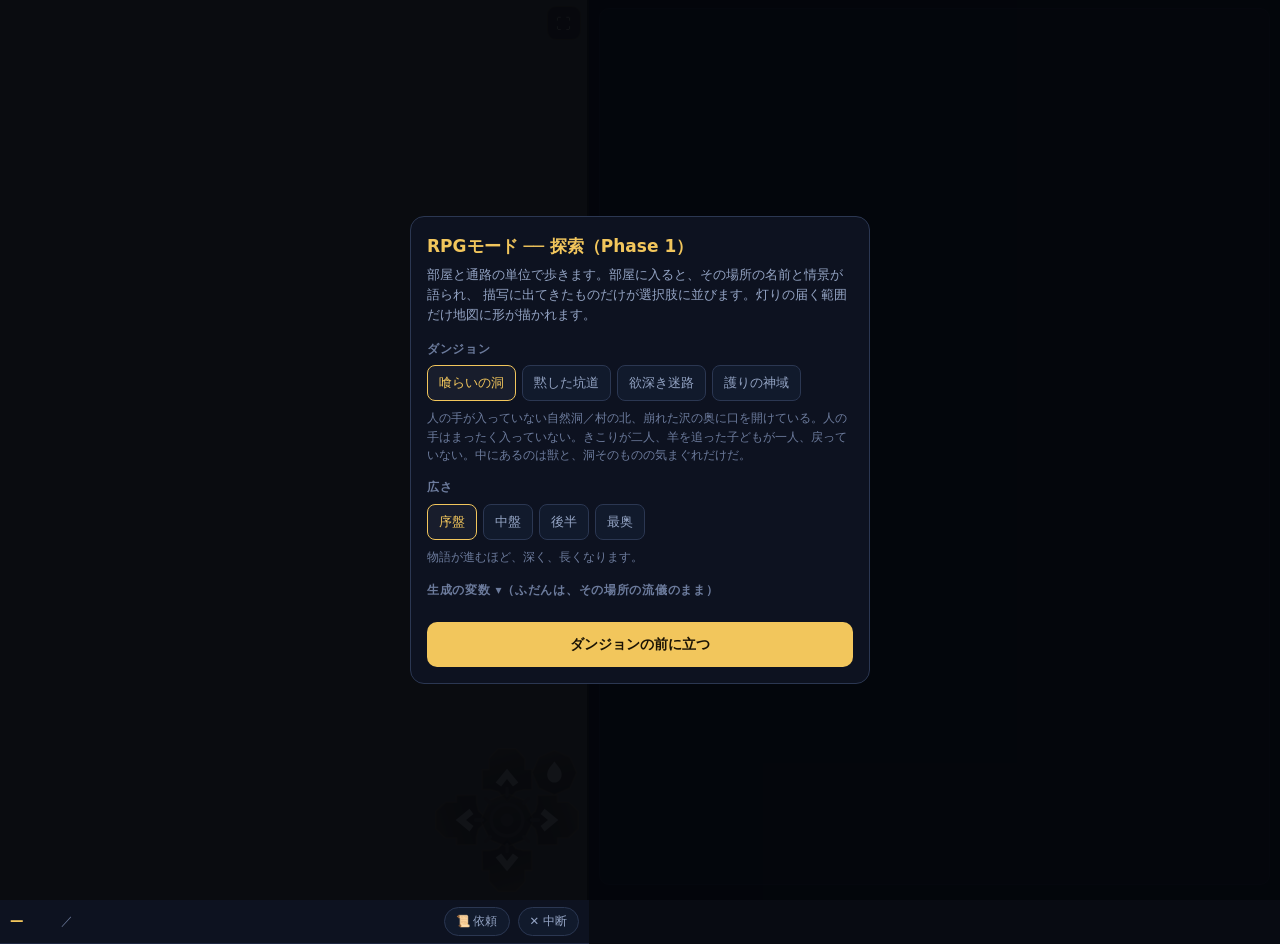
==== rpgexp.html @ f664d9ca "v64: 起動直後の操作で全画面へ／起動メニューの字を小さく／地図の全画面は全図が入る縮尺にし、閉じると元の縮尺へ" ====
<!DOCTYPE html>
<html lang="ja">
<head>
<meta charset="utf-8">
<meta name="viewport" content="width=device-width,initial-scale=1,viewport-fit=cover,maximum-scale=1,user-scalable=no">
<meta name="theme-color" content="#080b12">
<title>RPGモード 探索</title>
</head>
<body>
<div class="wrap">
  <div class="topbar">
    <b id="dunname">—</b>
    <span class="spot" id="spot"></span>
    <span class="sp"></span>
    <button class="tb" id="tb_info">📜 依頼</button>
    <button class="tb" id="mapx">✕ 中断</button>
  </div>
  <div class="side">
    <div class="narr" id="narr"></div>
    <div class="fade" id="nfade"></div>
    <button class="more" id="nmore"><span class="mchev">▼</span> 続きがある</button>
  </div>
  <div class="mapwrap" id="mapwrap">
    <div id="mapsvg"></div>
    <div class="entryart" id="entryart"><div class="ea_btns" id="ea_btns"></div></div>
    <button class="mapbig mapui" id="mz_full" title="地図を大きく">⛶</button>
    <div class="pad" id="pad">
      <svg viewBox="20 20 154 154" aria-label="操作盤">
        <defs><linearGradient id="brs" x1="0" y1="0" x2="0.3" y2="1"><stop offset="0" stop-color="#7a6334"/><stop offset="0.5" stop-color="#4a3a1a"/><stop offset="1" stop-color="#2a2110"/></linearGradient></defs>
        <g id="pd_n" class="pd"><path class="plate" d="M70 64 V44 H77 V33 L86 23 H104 L113 33 V44 H120 V64 L112 64 L104 66 L95 76 L86 66 L78 64 Z"/><path class="ar" d="M83.5 57 L95 43 L106.5 57 L101 61 L95 53.5 L89 61 Z"/></g>
        <g id="pd_e" class="pd" transform="rotate(90 95 95)"><path class="plate" d="M70 64 V44 H77 V33 L86 23 H104 L113 33 V44 H120 V64 L112 64 L104 66 L95 76 L86 66 L78 64 Z"/><path class="ar" d="M83.5 57 L95 43 L106.5 57 L101 61 L95 53.5 L89 61 Z"/></g>
        <g id="pd_s" class="pd" transform="rotate(180 95 95)"><path class="plate" d="M70 64 V44 H77 V33 L86 23 H104 L113 33 V44 H120 V64 L112 64 L104 66 L95 76 L86 66 L78 64 Z"/><path class="ar" d="M83.5 57 L95 43 L106.5 57 L101 61 L95 53.5 L89 61 Z"/></g>
        <g id="pd_w" class="pd" transform="rotate(270 95 95)"><path class="plate" d="M70 64 V44 H77 V33 L86 23 H104 L113 33 V44 H120 V64 L112 64 L104 66 L95 76 L86 66 L78 64 Z"/><path class="ar" d="M83.5 57 L95 43 L106.5 57 L101 61 L95 53.5 L89 61 Z"/></g>
        <g id="pd_c" class="pd c">
          <path class="plate" d="M95 68 L112 75 L122 95 L112 115 L95 122 L78 115 L68 95 L78 75 Z"/>
          <g class="gt"><path d="M95 70v-7M95 120v7M70 95h-7M120 95h7M78 78l-5-5M112 112l5 5M112 78l5-5M78 112l-5 5"/></g>
          <circle class="gr" cx="95" cy="95" r="16" fill="none"/>
          <circle class="gr2" cx="95" cy="95" r="6.5"/>
        </g>
        <g id="pd_k" class="pd k" transform="translate(143,47) scale(0.86)">
          <path class="plate" d="M0 -26 L18 -18 L26 0 L18 18 L0 26 L-18 18 L-26 0 L-18 -18 Z"/>
          <path class="fl" d="M0 -13c5.5 6.5 8.5 10.5 8.5 15.5 0 5.2-3.8 9.2-8.5 9.2s-8.5-4-8.5-9.2c0-5 3-9 8.5-15.5z"/>
        </g>
      </svg>
    </div>
    <div class="sheet" id="sheet">
      <div class="sheethead"><span id="sheettl">行動</span><button id="sheetx">✕</button></div>
      <div id="sheetbody"></div>
    </div>
  </div>
  <div class="entrybar" id="entrybar"></div>
  <div class="party" id="party"></div>
</div>

<div class="setup bookov" id="askov"><div class="card">
  <h1>ダンジョンから出ますか？</h1>
  <div id="askbody"></div>
  <p class="askbtns"><button class="opt" id="ask_no">まだ戻らない</button>
    <button class="start" id="ask_yes" style="margin:0;width:auto;flex:1">外へ出る</button></p>
</div></div>

<div class="setup bookov" id="bookov"><div class="card">
  <h1>帳面</h1>
  <div id="bookbody"></div>
  <p style="margin:14px 0 0"><button class="opt" id="bookx">とじる</button></p>
</div></div>

<div class="setup" id="setup"><div class="card">
  <h1>RPGモード ── 探索（Phase 1）</h1>
  <p class="lead">部屋と通路の単位で歩きます。部屋に入ると、その場所の名前と情景が語られ、
    描写に出てきたものだけが選択肢に並びます。灯りの届く範囲だけ地図に形が描かれます。</p>
  <h2>ダンジョン</h2>
  <div class="opts" id="dopts"></div>
  <div class="dsub" id="dsub"></div>
  <h2>広さ</h2>
  <div class="opts" id="ropts"></div>
  <div class="dsub">物語が進むほど、深く、長くなります。</div>
  <h2 id="vtog" style="cursor:pointer">生成の変数 ▾（ふだんは、その場所の流儀のまま）</h2>
  <div id="vwrap" style="display:none"><div id="vopts"></div>
  <div class="dsub">流儀＝その場所らしい地形。喰らいの洞は曲がりくねった洞窟、黙した坑道は長い直線の坑道、欲深き迷路は枝分かれと回廊、護りの神域は広く丸い間。</div></div>
  <button class="start" id="go">ダンジョンの前に立つ</button>
</div></div>

<style>
:root{
  --ground:#080b12; --panel:#0d1220; --panel2:#111a2c;
  --line:#1e2740; --line2:#2b3752;
  --ink:#dde5f5; --ink2:#94a4c4; --ink3:#6c7b9c;
  --gold:#f2c65c; --ok:#7de8a4; --mid:#7fd4ff; --ng:#ff8f8f; --warn:#ffc06a;
  --font:"Hiragino Kaku Gothic ProN","Noto Sans JP","Yu Gothic",system-ui,sans-serif;
}
*{box-sizing:border-box}
html,body{height:100%}
html,body{overscroll-behavior:none}
body{margin:0;background:var(--ground);color:var(--ink);font-family:var(--font);
  font-size:13.5px;line-height:1.62;-webkit-text-size-adjust:100%;
  position:fixed;inset:0;overflow:hidden}
.wrap{display:flex;flex-direction:column;height:100svh}
.top{flex:0 0 auto;display:flex;align-items:center;gap:6px;padding:8px 10px;
  flex-wrap:nowrap;overflow:hidden;
  border-bottom:1px solid var(--line);background:var(--panel)}
.top b{color:var(--gold);font-size:14px;white-space:nowrap;flex:0 1 auto;
  min-width:3.2em;overflow:hidden;text-overflow:ellipsis}
.top .sp{flex:1}
.top .spot{font-size:12px;color:var(--ink2);white-space:nowrap;overflow:hidden;
  text-overflow:ellipsis;max-width:11em}
.top .spot:before{content:"／ ";color:var(--ink3)}
.chip{flex:0 0 auto;font-size:11px;color:var(--ink2);border:1px solid var(--line2);
  border-radius:999px;padding:2px 9px;white-space:nowrap;background:var(--panel2)}
@media (max-width:392px){ .top .spot{display:none} .chip{padding:2px 7px;font-size:10.5px} }
.chip.on{color:var(--gold);border-color:var(--gold)}
.mapwrap{flex:0 0 42svh;position:relative;overflow:hidden;background:#7f7866;
  border-top:2px solid #241f14;touch-action:none;user-select:none;-webkit-user-select:none}
#mapsvg{position:absolute;inset:0}
#mapsvg svg{position:absolute;display:block;will-change:left,top,width}
/* 入口の前：地図の代わりに、その場所の情景を出す */
.entryart{position:absolute;inset:0;z-index:7;display:none;background:#0b0a08 center/cover no-repeat}
.entryart.on{display:block}
.entryart:before{content:"";position:absolute;inset:0;
  background:linear-gradient(180deg,rgba(8,6,4,.15) 0%,rgba(8,6,4,0) 34%,rgba(8,6,4,.72) 82%,rgba(8,6,4,.92) 100%)}
.ea_btns{position:absolute;left:0;right:0;bottom:0;display:flex;gap:8px;align-items:stretch;
  padding:10px 12px calc(10px + env(safe-area-inset-bottom,0px))}
.ea_btns button{font:inherit;border-radius:11px;cursor:pointer;padding:11px 8px;
  background:rgba(18,14,8,.78);color:#e6dcc4;border:1px solid #6b5a30;font-size:13px;
  backdrop-filter:blur(3px);flex:1 1 0}
.ea_btns button.main{flex:1.9 1 0;font-size:17px;font-weight:700;color:#1a1305;letter-spacing:.16em;
  background:linear-gradient(180deg,#f0d489,#c69a3c);border-color:#f4e2a8;
  box-shadow:0 4px 16px rgba(0,0,0,.5)}
.ea_btns button:active{transform:translateY(1px)}
.mapbig{position:absolute;top:6px;right:6px;z-index:5;width:34px;height:34px;border-radius:9px;
  border:1px solid rgba(201,162,74,.4);background:rgba(22,17,9,.6);color:#f6efd9;
  font-size:15px;cursor:pointer;padding:0}
body.mapbig .mapwrap{position:fixed;inset:0;z-index:12;flex:none;border:0}
body.mapbig .mapbig{background:rgba(22,17,9,.8)}
/* 全画面は「地図を見るだけ」。操作盤と行動シートは伏せる */
body.mapbig .pad,body.mapbig .sheet{display:none!important}
.pad{position:absolute;right:2px;bottom:2px;z-index:5;width:152px;height:152px;
  transition:opacity .2s}
.pad.away{opacity:0;pointer-events:none}
.pad svg{width:100%;height:100%;overflow:visible}
.pd{cursor:pointer}
.pd .plate{fill:url(#brs);fill-opacity:.62;stroke:#c9a24a;stroke-opacity:.32;stroke-width:1.6;
  stroke-linejoin:round}
.pd .ar{fill:#efe9dc}
.pd.unex .ar{fill:#fff;filter:drop-shadow(0 0 3px rgba(255,255,255,.4))}
.pd.unex .plate{stroke-opacity:.8;fill-opacity:.72}
.pd.shut .ar{fill:#d08a7a}
.pd.shut .plate{stroke:#a03434;stroke-opacity:.85}
.pd.off{opacity:.22;pointer-events:none}
.pd:active .plate{fill-opacity:.95}
.pd.c .gr,.pd.c .gt{stroke:#6f6a58;stroke-width:3.4;fill:none;stroke-linecap:round}
.pd.c .gr2{fill:#6f6a58}
.pd.c.has .plate{fill-opacity:.8;stroke-opacity:.95}
.pd.c.has .gr,.pd.c.has .gt{stroke:#f2c65c}
.pd.c.has .gr2{fill:#f2c65c}
.pd.c.has{animation:cglow 1.9s infinite}
@keyframes cglow{50%{filter:drop-shadow(0 0 8px rgba(242,198,92,.5))}}
.pd.k .fl{fill:#efe9dc}
.pd.k.has .fl{fill:#fff;filter:drop-shadow(0 0 4px rgba(255,255,255,.4))}
.pd.k.off{opacity:.22;pointer-events:none}
.entrybar{flex:0 0 auto;display:none;gap:8px;align-items:stretch;padding:8px 10px 4px}
.entrybar.on{display:flex}
.entrybar button{font:inherit;border-radius:11px;cursor:pointer;padding:10px 6px;
  border:1px solid var(--line2);background:var(--panel2);color:var(--ink2);font-size:12.5px;flex:1 1 0}
.entrybar button.main{flex:1.7 1 0;font-size:16px;font-weight:700;color:#1a1305;
  background:var(--gold);border-color:var(--gold)}
.pad.lockpad .pd:not(.c){opacity:.16;pointer-events:none}
.topbar{flex:0 0 auto;display:flex;align-items:center;gap:8px;padding:7px 10px;
  background:var(--panel);border-bottom:1px solid var(--line)}
.topbar b{color:var(--gold);font-size:13.5px;white-space:nowrap;flex:0 1 auto;
  min-width:3.2em;overflow:hidden;text-overflow:ellipsis}
.topbar .spot{font-size:11.5px;color:var(--ink2);white-space:nowrap;overflow:hidden;
  text-overflow:ellipsis;max-width:9em}
.topbar .spot:before{content:"／ ";color:var(--ink3)}
.topbar .sp{flex:1}
.tb{flex:0 0 auto;font:inherit;font-size:11.5px;color:var(--ink2);background:var(--panel2);
  border:1px solid var(--line2);border-radius:999px;padding:4px 11px;cursor:pointer;white-space:nowrap}
.sheet{position:absolute;left:8px;right:8px;bottom:8px;max-height:calc(100% - 52px);z-index:6;
  touch-action:pan-y;
  background:var(--panel);border:1px solid var(--line2);border-radius:12px;
  display:none;flex-direction:column;box-shadow:0 -8px 28px rgba(0,0,0,.55)}
.sheet.on{display:flex}
.sheethead{display:flex;justify-content:space-between;align-items:center;
  padding:8px 12px 4px;color:var(--ink3);font-size:11.5px;flex:0 0 auto}
.sheethead button{font:inherit;font-size:13px;width:30px;height:30px;border-radius:8px;
  border:1px solid var(--line2);background:var(--panel2);color:var(--ink2);cursor:pointer}
#sheetbody{overflow-y:auto;overscroll-behavior:contain;padding:2px 8px 8px;display:flex;flex-direction:column;gap:6px;
  -webkit-overflow-scrolling:touch}
.statline{display:flex;align-items:center;gap:10px;font-size:11px;color:var(--ink3);
  padding:5px 4px 2px;flex-wrap:wrap}
.statline .on{color:var(--gold)}
.statline button{font:inherit;font-size:11px;color:var(--ink2);background:var(--panel2);
  border:1px solid var(--line2);border-radius:999px;padding:2px 10px;cursor:pointer}
.side{flex:1 1 auto;display:flex;flex-direction:column;min-height:0;padding:8px 10px 0;
  position:relative}
.narr{flex:1 1 0;overflow-y:auto;overscroll-behavior:contain;min-height:7.5em;padding:9px 12px;
  background:var(--panel);border:1px solid var(--line);border-radius:10px;
  -webkit-overflow-scrolling:touch}
.narr p{margin:0 0 7px}
.narr p:last-child{margin-bottom:0}
.side{position:relative}
.more{position:absolute;left:50%;transform:translateX(-50%);bottom:12px;z-index:4;
  display:none;align-items:center;gap:5px;font:inherit;font-size:11px;color:#1a1305;
  background:var(--gold);border:0;border-radius:999px;padding:3px 12px;cursor:pointer;
  box-shadow:0 2px 10px rgba(0,0,0,.5)}
.more.on{display:inline-flex}
.more .mchev{display:inline-block;animation:mbob 1.5s infinite}
@keyframes mbob{50%{transform:translateY(3px)}}
.fade{position:absolute;left:10px;right:10px;bottom:0;height:44px;z-index:3;pointer-events:none;
  border-radius:0 0 10px 10px;opacity:0;transition:opacity .2s;
  background:linear-gradient(to bottom,rgba(13,18,32,0),rgba(13,18,32,.96))}
.fade.on{opacity:1}
.narr .cap{color:var(--gold);font-weight:700;font-size:14.5px;margin:0 0 6px;
  padding-top:6px;border-top:1px dashed var(--line2)}
.narr .cap:first-child{border-top:0;padding-top:0}
.narr .em{color:var(--gold)}
.narr .sys{color:var(--mid);font-size:12.5px}
.narr .bad{color:var(--ng);font-size:12.5px}
.choices{flex:0 1 auto;min-height:0;display:flex;flex-direction:column;gap:6px;padding:8px 0 0;
  max-height:min(212px,34svh);overflow-y:auto;-webkit-overflow-scrolling:touch}
.choices .btn{flex:0 0 auto}
.btn{appearance:none;width:100%;text-align:left;font:inherit;font-size:13.5px;
  color:var(--ink);background:var(--panel2);border:1px solid var(--line2);
  border-radius:9px;padding:9px 12px;cursor:pointer}
.btn:active{background:#18233a}
.btn .k{color:var(--ink3);font-size:11.5px;margin-left:6px}
.btn.go{border-color:#33507a}
.btn.act{border-color:var(--gold);color:var(--gold)}
.party{flex:0 0 auto;display:grid;grid-template-columns:repeat(3,1fr);gap:5px;padding:7px 10px 8px}
.pm{background:var(--panel);border:1px solid var(--line);border-radius:8px;
  padding:6px 5px;min-width:0;display:flex;align-items:baseline;justify-content:center;gap:6px}
.pm .n{font-size:11.5px;color:var(--ink2);white-space:nowrap;overflow:hidden;text-overflow:ellipsis}
.pm .h{font-size:13.5px;font-variant-numeric:tabular-nums;color:var(--ink3)}
.pm .h b{font-weight:700;color:var(--ok)}
.pm .h b.mid{color:var(--warn)}
.pm .h b.low{color:var(--ng)}
.pm.back{background:#0b101c}

body.land .wrap{display:grid;grid-template-columns:46% 1fr;grid-template-rows:1fr auto}
body.land .mapwrap{grid-column:1;grid-row:1/3;height:100svh;flex:none;border-top:0;border-right:2px solid #241f14}
body.land .side{grid-column:2;grid-row:1;min-height:0}
body.land .party{grid-column:2;grid-row:2}
.askrow{display:flex;justify-content:space-between;gap:10px;margin:5px 0;font-size:12.5px}
.askrow span{color:var(--ink3)}
.askrow b{color:var(--ink);text-align:right}
.askrow b.ok{color:var(--ok)}
.askrow b.ng{color:var(--warn)}
.askbtns{display:flex;gap:8px;align-items:center;margin:16px 0 0}
.pd.out .ar{fill:#9fe6c0}
.pd.out .plate{stroke:#7de8a4;stroke-opacity:.75}
.bookov{display:none !important}
.bookov.on{display:flex !important}
.setup{position:fixed;inset:0;background:rgba(4,6,11,.94);display:flex;
  align-items:center;justify-content:center;padding:18px;z-index:9}
.card{width:100%;max-width:460px;max-height:88svh;overflow-y:auto;background:var(--panel);
  border:1px solid var(--line2);border-radius:14px;padding:16px}
.card h1{margin:0 0 4px;font-size:17px;color:var(--gold)}
.card .lead{margin:0 0 14px;color:var(--ink2);font-size:12.5px}
.card h2{margin:14px 0 6px;font-size:12px;color:var(--ink3);font-weight:600;letter-spacing:.06em}
.opts{display:flex;flex-wrap:wrap;gap:6px}
.opt{font:inherit;font-size:12.5px;color:var(--ink2);background:var(--panel2);
  border:1px solid var(--line2);border-radius:8px;padding:7px 11px;cursor:pointer}
.opt.on{color:var(--gold);border-color:var(--gold);background:#181d2c}
.card .dsub{color:var(--ink3);font-size:11.5px;margin-top:8px;line-height:1.6}
.start{margin-top:16px;width:100%;font:inherit;font-size:14px;color:#1a1305;
  background:var(--gold);border:0;border-radius:10px;padding:11px;cursor:pointer;font-weight:700}
.vrow{display:flex;align-items:flex-start;gap:8px;margin:7px 0}
.vrow .vlab{flex:0 0 5.4em;font-size:11.5px;color:var(--ink3);padding-top:8px}
.vrow .opts{flex:1}
.vrow .opt{padding:5px 9px;font-size:11.5px}
</style>
<script>/* 文章の組み合わせエンジン。
   {a|b|c} で言い換え（入れ子OK）、$name で状況に応じた語を差し込む。
   ・expand() … 1つ選んで文章にする
   ・count()  … 何通りあるかを数える
   ブラウザにもそのまま載せるので、依存は持たない。                     */
(function (root, factory) {
  var api = factory();
  if (typeof module !== 'undefined' && module.exports) module.exports = api;
  root.VARI = api;
})(typeof self !== 'undefined' ? self : this, function () {
  'use strict';

  /* ---------- 解析 ---------- */
  function parse(str) {
    var pos = 0;
    function seq(stop) {
      var items = [], buf = '';
      function flush() { if (buf) { items.push({ t: 'lit', v: buf }); buf = ''; } }
      while (pos < str.length) {
        var ch = str[pos];
        if (stop && (ch === '|' || ch === '}')) break;
        if (ch === '{') { pos++; flush(); items.push(alt()); continue; }
        if (ch === '$') {
          var m = /^\$([a-zA-Z_][a-zA-Z0-9_]*)/.exec(str.slice(pos));
          if (m) { pos += m[0].length; flush(); items.push({ t: 'var', v: m[1] }); continue; }
        }
        buf += ch; pos++;
      }
      flush();
      return { t: 'seq', v: items };
    }
    function alt() {
      var opts = [seq(true)];
      while (str[pos] === '|') { pos++; opts.push(seq(true)); }
      if (str[pos] === '}') pos++;
      return { t: 'alt', v: opts };
    }
    return seq(false);
  }

  /* ---------- 数える ---------- */
  function count(node, vars) {
    if (typeof node === 'string') node = parse(node);
    switch (node.t) {
      case 'lit': return 1;
      case 'var': return (vars && vars[node.v]) || 1;
      case 'seq': return node.v.reduce(function (a, n) { return a * count(n, vars); }, 1);
      case 'alt': return node.v.reduce(function (a, n) { return a + count(n, vars); }, 0);
    }
    return 1;
  }

  /* ---------- 1つ選ぶ ---------- */
  function expand(node, ctx, rnd) {
    rnd = rnd || Math.random;
    if (typeof node === 'string') node = parse(node);
    switch (node.t) {
      case 'lit': return node.v;
      case 'var':
        var f = ctx && ctx[node.v];
        return typeof f === 'function' ? f() : (f == null ? '' : String(f));
      case 'seq': return node.v.map(function (n) { return expand(n, ctx, rnd); }).join('');
      case 'alt': return expand(node.v[Math.floor(rnd() * node.v.length)], ctx, rnd);
    }
    return '';
  }

  return { parse: parse, count: count, expand: expand };
});

/* ダンジョンの設定。
   open … プレイヤーに開示する。クエスト選択の画面に出る
   hush … 裏設定。プレイヤーには見せないが、語彙・出来事・敵の傾向を決める
   V    … 語彙。同じ出来事の文でも、ここが差し替わることで別の場所に読める
   tags … この場所に出しうる出来事の種類
   mix  … 出来事の出やすさ（罠・敵・宝・人）                            */

const DUNGEONS = {
  /* ============ 1. 人がいない、罠と敵だらけ ============ */
  beast: {
    id: 'beast',
    name: '喰らいの洞',
    sub: '人の手が入っていない自然洞',
    danger: 1,
    open:
      '村の北、崩れた沢の奥に口を開けている。人の手はまったく入っていない。'
      + 'きこりが二人、羊を追った子どもが一人、戻っていない。'
      + '中にあるのは獣と、洞そのものの気まぐれだけだ。',
    hush:
      '獣道の崩落でできた自然洞。知性のあるものは棲んでいない。'
      + '罠はすべて自然のもの——落盤、地割れ、よどんだ毒気、抜ける床。'
      + 'だから「仕掛け」の語は使わない。人工物も、文字も、明かりも出てこない。'
      + '奥の主は特別な存在ではなく、単に一番大きく育った個体である。',
    V: {
      place: '{洞|洞窟|岩の裂け目}',
      trace: '{獣の掻き跡|抜け落ちた毛|噛み砕かれた骨}',
      who2:  '{戻らなかったきこり|羊を追った子ども|迷い込んだ誰か}',   // 入って、戻らなかった者たち
      lord:  '{けもの|一番大きな個体|主}',
      smell: '{獣の匂い|濡れた毛の匂い|すえた息}',
      sound: '{遠い唸り|滴る水|自分たちの足音}',
      light: '{松明の輪|手にした灯り}'
    },
    tags: ['nature', 'beast', 'wild'],
    mix: { trap: 3, enemy: 4, loot: 1, human: 0 }
  },

  /* ============ 2. かつて人が住んでいた、罠が多い ============ */
  mine: {
    id: 'mine',
    name: '黙した坑道',
    sub: '住人の絶えた鉱山',
    danger: 2,
    open:
      'かつて三十人が暮らした鉱山の坑道。ある年の冬、住人はひとり残らず姿を消した。'
      + '家財も、掘り出した鉱石も、そのまま置き去りにされている。'
      + '持ち出そうとした者が何人か向かい、そのうち何人かは戻ってこなかった。',
    hush:
      '住人は疫病で全滅した。仕掛けは、彼らが自分たちの財を守るために自ら組んだもの。'
      + 'つまり罠は「悪意」ではなく「留守番」である。'
      + '生活の跡が生々しく残っているのがこの場所の肌ざわりで、'
      + '出てくる死体はほとんどが後から来た盗掘者のほう。'
      + '奥の主は、最後まで坑道に残った鉱夫長の成れの果て。',
    V: {
      place: '{坑道|旧坑|地下の住まい}',
      trace: '{生活の跡|使いかけの道具|冷えたかまど}',
      who2:  '{先に入った者|盗掘者|欲を出した誰か}',
      lord:  '{坑道|仕掛け|残された意志}',
      smell: '{かびの匂い|石炭の匂い|人の暮らしの名残}',
      sound: '{梁の軋み|どこかで落ちる石|風が坑を抜ける音}',
      light: '{松明の輪|壁に残った灯り台}'
    },
    tags: ['made', 'trap', 'relic', 'human'],
    mix: { trap: 4, enemy: 2, loot: 3, human: 1 }
  },

  /* ============ 3. 宝が巧妙に隠され、冒険者も多い ============ */
  maze: {
    id: 'maze',
    name: '欲深き迷路',
    sub: '財宝が眠ると伝わる人工迷宮',
    danger: 3,
    open:
      '誰が、何のために造ったのかは分かっていない。'
      + 'ただ「財宝が眠る」という話だけが独り歩きし、腕自慢が絶えず集まってくる。'
      + '入口には常に何人かの姿があり、奥へ行くほど人は減る。',
    hush:
      '迷宮そのものが宝を守るために造られた仕掛けの塊で、'
      + '通路の形も、宝の隠し方も、挑む者を試すように出来ている。'
      + 'ここでの危険は罠と敵だけではない——同じ宝を狙う人間が、いちばん厄介である。'
      + '奥の主は、最初にこの迷宮を攻略しかけて取り込まれた冒険者。',
    V: {
      place: '{迷宮|回廊|石組みの通路}',
      trace: '{先客の血痕|削られた壁の目印|途中で捨てられた装備}',
      who2:  '{冒険者|同じ宝を狙う連中|腕自慢}',
      lord:  '{迷宮|仕掛けを組んだ者|最奥の主}',
      smell: '{油の匂い|鉄と血の匂い|人いきれ}',
      sound: '{遠くで人の声|金属が擦れる音|誰かの短い悲鳴}',
      light: '{松明の輪|壁の燭台の名残}'
    },
    tags: ['made', 'trap', 'loot', 'human', 'rival'],
    mix: { trap: 4, enemy: 3, loot: 4, human: 3 }
  },

  /* ============ 4. 竜と取り巻きが遺物を護る神域 ============ */
  shrine: {
    id: 'shrine',
    name: '護りの神域',
    sub: '竜が遺物を護る聖域',
    danger: 4,
    open:
      '山ひとつをくり抜いて造られた地下神殿。奥に「触れてはならぬもの」が眠り、'
      + '竜がそれを護っていると伝わる。近づく者は絶えて久しい。'
      + '——だが今年、山の水が枯れた。原因は、おそらく奥にある。',
    hush:
      '竜はもともと人間の守り手で、遺物を封じるために自ら竜となった。'
      + '取り巻きは、同じ誓いを立てた信徒の成れの果てである。'
      + 'つまりここの敵は「襲ってくる怪物」ではなく「務めを果たしている者たち」で、'
      + 'その分だけ言葉に敬意と哀れが混じる。'
      + '罠は物理ではなく結界・幻・試練の形をとる。文字と灯りが多い。',
    V: {
      place: '{神域|地下神殿|石の回廊}',
      trace: '{古い刻印|供物の跡|すり減った祈りの床}',
      who2:  '{巡礼者|誓いを立てた者|かつての信徒}',
      lord:  '{竜|護り手|眠るもの}',
      smell: '{焚いた香|乾いた石|雷を待つ空気}',
      sound: '{詠唱のような残響|低く長い呼吸|石が石に触れる音}',
      light: '{松明の輪|絶えず燃えている灯明}'
    },
    tags: ['holy', 'relic', 'ward', 'dragon'],
    mix: { trap: 2, enemy: 3, loot: 2, human: 1 }
  }
};


/* 移動中に流す一言。
   語彙（$place $sound $smell $light $trace $lord）がダンジョンごとに差し替わるので、
   同じ枝を引いても別の場所の文に読める。
   （出来事そのもの＝EVENTS は tools/rpgevents.js 側）                   */

const WALK = {
  /* 通路を抜けるとき */
  corridor:
    '{'
    +   '{$lightの外は|光の届く先は}、{何も見えない|同じ闇が続くだけだ|形を持たない|数歩ぶんしかない}'
    + '|' + '闇は、{どこまでも同じ顔をしている|奥へ行くほど厚い|光を吸っては返さない}'
    + '|' + '通路は{緩く曲がって|わずかに下って|じわじわと上って|一度細くなってから広がって}いる'
    + '|' + '{足元は|床は}{湿っている|乾いて滑る|平らではない|踏むたびに小さく鳴る}'
    + '|' + '{壁は|天井は}{手を伸ばせば届く|思ったより近い|$lightでは端まで届かない}'
    + '}。'
    + '{|{'
    +   '$soundが、{どこかで|背後で|前方で|頭上で}{続いている|一度だけした|止んだ}'
    + '|' + '$smellが{一段濃くなった|さっきより薄い|不意に入れ替わった|鼻の奥に残る}'
    + '|' + '$traceが、{足元に|壁の低いところに|天井の近くに}{続いている|途切れがちに残っている}'
    + '|' + '$who が、{後ろを振り返った|足を止めて耳を澄ませた|何も言わずに先を歩く|数を数え直した}'
    + '|' + '$hurt の{足取りが、少し重い|息が、まだ整っていない|傷が、$lightの下で黒く見える}'
    + '|' + '{誰も口をきかない|自分たちの足音だけが返ってくる|列は、崩れていない}'
    + '}。}',

  /* 名前のない部屋に入ったとき */
  room:
    '{'
    +   '{天井の低い|思ったより広い|四角く区切られた|歪な形の|奥行きだけがある}{部屋|空間|窪み}だ'
    + '|' + '{何もない|使われた跡のない|がらんとした|荒らされた後らしい}{部屋|広間}に出た'
    + '|' + '{$lightが、壁の四隅まで届いた|$lightを回すと、壁は四方にある|$lightだけで、部屋の隅々まで見える}'
    + '|' + '{ここは行き止まりではない|出口は、入ってきた側だけではない|道は、まだ続いている}'
    + '}。'
    + '{'
    +   '$traceが、{薄く残っている|床の一隅にだけ残っている|壁を伝って続いている}'
    + '|' + '$smellが{ここだけ溜まっている|ここだけ薄い|$placeの他とは違う}'
    + '|' + '{見るべきものは、何もない|めぼしいものはない|$who が、一通り壁を調べた|'
    +       '$hurt が、隅を覗いて首を振った}'
    + '|' + '$soundが、{ここではよく反響する|ここでは返ってこない|一拍遅れて返る}'
    + '|' + '{$lordの通り道ではなさそうだ|ここまでは、何も来ていないらしい}'
    + '}。'
};


/* キーイベント（解錠イベント）のパターン集。
   ダンジョン生成のときは、まずここから何本か選んで「解錠の連鎖」を組む。
   1つのパターンは5面のテキストを持つ：

     hint    … どこかの石板・日記・古老が教えてくれる「開けかた」
     seed    … 条件を満たせる出来事そのもの（別の部屋に置かれる）
     blocked … まだ開かない状態で、そこに立ったときの語り
     open    … 条件が満たされて開いた瞬間の語り
     again   … 開いたあと、もう一度通るときの短い一言

   語彙は $place $trace $who2 $lord $smell $sound $light（ダンジョン側）と
   $who $hurt（パーティ側）が差し替わる。同じパターンでも別の場所に読める。

   cond … 機械が判定する条件。
     carry  {item}          チームアイテムを持っている
     mark   {key,n}         刻印に n 箇所ふれた
     slay   {who}           特定の相手を倒した
     spare  {scope}         このもぐりで一体も倒していない（run/zone）
     favor  {key}           助ける選択をした
     offer  {item}          捧げた
     lever  {key}           機構を動かした
     word   {key}           合言葉を知っている
     light  {state}         灯りを消している／全部点けた
     hurtless               誰も傷を負わずにここまで来た
     party  {shape}         人数・並びの条件
     deal   {key}           先客と話をつけた

   look … 何が道を塞いでいるかの見た目。語りの土台になる。
     door / gap / rubble / ward / water / dark / beastly                  */

const KEYS = {

  /* ============ 恩返し ============ */

  favor_bridge: {
    id: 'favor_bridge', name: '恩返しの橋', kind: 'favor',
    actLabel: '動けずにいる獣に、手を貸す',
    gist: '困っているものを助ければ、道が返ってくる——そういう話らしい。',
    tags: ['nature', 'beast', 'wild'], look: 'gap',
    cond: { t: 'favor', key: 'beast' },
    hint:
      '{壁を引っ掻いた跡|土に描かれた線|石を並べただけの図}が{ある|残っている|目に入る}。'
      + '{図というより、覚え書きに近い|意味を読み取るのに、しばらくかかった}。'
      + '——{裂け目|向こう岸|途切れた道}と、{そのそばに立つ獣のような形|四つ足の何か|大きな影}。'
      + '{$who が、それを指でなぞった|「渡してもらった者がいる、ということか」|'
      + '$hurt が、しばらく黙ってそれを見ていた}。',
    seed:
      '{足を挟まれた|岩の下敷きになった|罠にかかったまま動けない}獣が{一頭|一匹}、'
      + '{こちらを見ている|荒い息をしている|唸る力も残っていないらしい}。'
      + '{$trace|牙|毛}は{この$placeのものだ|見慣れたものだ}。'
      + '{助ければ時間を食う。放っておけば、それだけのことだ|'
      + '$who が、答えを待つようにこちらを見た|'
      + '手を出す理由は、どこにもない}。',
    blocked:
      '{道は|足元は}{そこで途切れている|裂け目に噛みちぎられている|向こう岸まで、跳べる幅ではない}。'
      + '{底からは$soundだけが返ってくる|投げた石は、音を返さなかった|下から冷たい風が吹き上げてくる}。'
      + '{渡る手立ては、いまのところ無い|力ずくで越えられる幅ではない|'
      + '{縄も|足場も}見当たらない}。',
    open:
      '{背後で|物音に振り返ると|$soundに混じって}、{重いものを引きずる音|木がしなる音|土を蹴る音}がした。'
      + '{助けた獣|あの獣|さっきの一頭}が、{倒木|折れた梁|太い枝}を'
      + '{くわえて|引きずって|押して}きて、{裂け目に渡した|向こう岸との間に落とした|架けた}。'
      + '{そして、何も言わずに闇へ戻っていった|一度だけこちらを見て、去った|'
      + '$who が、その背に短く頭を下げた}。',
    again: '{架け渡された$traceの上を、一列で渡る|渡した木は、まだそこにある|'
      + '足場は、思ったより頼りになる}。'
  },

  favor_guide: {
    id: 'favor_guide', name: '道を教える者', kind: 'favor',
    actLabel: '座り込んだ相手に、手を貸す',
    gist: '借りを作った相手だけに、道を教える者がいるらしい。',
    tags: ['human', 'rival', 'made'], look: 'rubble',
    cond: { t: 'favor', key: 'human' },
    hint:
      '{崩れた壁に|柱の陰に|床に}、{誰かが刻んだ短い文|新しい掻き跡|矢印のような印}がある。'
      + '「{抜け道は、教えられた者しか通れない|ここは、頼んで開けてもらった|'
      + '恩は、道になって返ってくる}」'
      + '{署名はない|続きは、削られている|日付だけが、ごく最近のものだった}。',
    seed:
      '{$who2が一人|人影がひとつ}、{壁にもたれて|うずくまって|足を投げ出して}動けずにいる。'
      + '{血は止まっているが、歩けそうにない|水を切らしてから、だいぶ経つらしい|'
      + '装備は上等だが、片方の靴がない}。'
      + '「{……悪いが|なあ|頼む}、{水を|手を|少しでいい}」'
      + '{$hurt が、自分の分の袋に手をかけた|一行の足が、そこで止まった|'
      + '先を急ぐなら、通り過ぎればいい}。',
    blocked:
      '{通路は|その先は}{崩れた石で|落ちた梁と土砂で|積み上がった瓦礫で}{完全に塞がっている|埋まっている}。'
      + '{$who が肩で押してみたが、びくともしない|掘るには、道具も時間も足りない|'
      + '隙間から風は通る。向こうに空間はあるらしい}。',
    open:
      '{背後から声がかかった|「おい」と呼ぶ声がした|足音が追いついてきた}。'
      + '{さっきの$who2|助けた者|あの男}が、{足を引きずりながら|息を切らして}立っている。'
      + '「{そっちは埋まってる。こっちだ|水の礼だ。抜け道を教える|'
      + '俺が通ってきた道がある}」'
      + '{$traceの陰に、人ひとり分の隙間があった|示されたのは、壁の裏の細い道だった|'
      + '言われて初めて、そこが道に見えた}。',
    again: '{教えられた抜け道を、身をよじって通る|細い道は、二度目は速い|'
      + '肩が擦れる幅だが、通れることはもう知っている}。'
  },

  favor_free: {
    id: 'favor_free', name: '放たれたもの', kind: 'favor',
    actLabel: 'かんぬきを外して、放してやる',
    gist: '囚われたものを放てば、報いがあるらしい。',
    tags: ['made', 'trap', 'relic', 'holy'], look: 'door',
    cond: { t: 'favor', key: 'caged' },
    hint:
      '{扉の脇に|戸口の柱に|石の縁に}、{擦り切れた文字|辛うじて読める一行}が残っている。'
      + '「{閉じ込めたものを、先に解け|鍵は檻の側にある|'
      + 'ここを開けるのは、我々ではない}」'
      + '{意味は、そのときには分からなかった|$who が、小さく首を振った|'
      + '書いた者は、それで済むと思っていたらしい}。',
    seed:
      '{鉄格子の向こうに|檻の中に|閉ざされた小部屋に}、{何かがいる|動くものがある|息の音がする}。'
      + '{$lightに浮かんだのは、{痩せこけた輪郭|うずくまった影|こちらを見上げる目}だった|'
      + '$smellが、そこだけ濃い|近づくと、格子を掴む音がした}。'
      + '{かんぬきは外から掛かっている。開けるのは、こちらの一存だ|'
      + '長いこと、誰も来なかったのだろう|$hurt が、かんぬきに手をかけたまま動かない}。',
    blocked:
      '{扉は|その扉は}{びくともしない|押しても引いても動かない|はめ込まれた石のように動かない}。'
      + '{鍵穴はない|錠らしきものは、どこにも見当たらない|'
      + '$traceが、扉の縁を隙間なく縁取っている}。'
      + '{力で開くものではない、と$who が言った|叩いた音は、$soundになって返ってきただけだった}。',
    open:
      '{かんぬきを外したもの|放たれたもの|檻から出た影}は、{一度も振り返らずに|音もなく|'
      + '$who の脇をすり抜けて}奥へ{歩いていった|消えた}。'
      + '{そして、扉の前で立ち止まると|やがて、閉ざされた扉に手を当て|'
      + '$placeの奥で、何かが動く音がした}——'
      + '{扉は、内側から開いた|かんぬきは、向こう側から外された|重い音を立てて、道が開く}。',
    again: '{開いたままの扉を、そのままくぐる|扉は、もう閉じない|'
      + '内側のかんぬきは、外れたままになっている}。'
  },

  /* ============ 不殺・無傷 ============ */

  spare_door: {
    id: 'spare_door', name: '血を見なかった者', kind: 'spare',
    gist: '血を流さずに来た者だけを、通す扉があるらしい。',
    tags: ['holy', 'ward', 'relic', 'dragon', 'made'], look: 'door',
    cond: { t: 'spare', scope: 'run' },
    hint:
      '{日記の1ページ|石板の一面|書きつけの終わりの方}に、{こうある|そう書かれている}。'
      + '「{三度目でようやく分かった|仲間を全部失ってから気づいた|'
      + '我々の入りかたが、そもそも間違っていた}。'
      + '{あれらは番人だ。斬れば、扉は開かない|'
      + '刃を抜かずに来た者にだけ、あの扉は開く|'
      + '一つも殺さずに辿り着け。それだけのことだった}」'
      + '{最後の行は、途中で途切れている|筆跡は、そこで乱れている|'
      + '$who が、そのページをゆっくり閉じた}。',
    seed: null,
    blocked:
      '{扉には|その戸口には}{錠も|鍵穴も|取っ手も}ない。'
      + '{$traceが、縁に沿ってびっしりと刻まれている|'
      + '押しても引いても、石の壁と変わらない|'
      + '手を当てると、$soundが内側から返ってくる}。'
      + '{——こちらの手が、まだ乾いていない|'
      + '扉は、開くつもりがないらしい|'
      + '$hurt が、自分の刃を見下ろした}。',
    open:
      '{扉に手を当てると|近づいただけで|一行が前に立つと}、'
      + '{$soundが一度だけ響いた|$lightが、ふっと揺れた|石の内側で、何かが外れる音がした}。'
      + '{扉は、押してもいないのに開いていく|重い戸が、内側へ引かれた|'
      + '継ぎ目のなかったはずの石が、割れて道になる}。'
      + '「{通れ、ということらしい|一体も斬らずに来た。それが答えだった|'
      + '$lordは、こちらの手を見ていたのだ}」',
    again: '{開いた扉は、そのままになっている|一度通れば、扉は咎めない|'
      + '戸口は、もう何も試してこない}。',
    note: 'ダンジョンを出て入り直すと敵は復活する。＝不殺条件も最初からやり直しになる。'
  },

  spare_ward: {
    id: 'spare_ward', name: '濡れていない手', kind: 'spare',
    gist: '手を汚した者を、拒む護りがあるらしい。',
    tags: ['holy', 'ward', 'dragon'], look: 'ward',
    cond: { t: 'spare', scope: 'zone' },
    hint:
      '{供物の跡の隣に|すり減った床に|柱の根元に}、{短い言葉|一行だけ|一句}が刻まれている。'
      + '「{この先、鉄を握った手は通さぬ|'
      + '内で流された血は、内に残る|'
      + 'ここから奥では、何も殺めるな}」'
      + '{$placeに入る前の忠告だったのだろう|'
      + '手前ではなく、ここから先の話らしい|'
      + '$who が、それを二度読んだ}。',
    seed: null,
    blocked:
      '{通路の途中で|何もない場所で|一歩踏み出したところで}、'
      + '{見えない壁に阻まれた|前に進めなくなった|空気が板のように硬い}。'
      + '{$lightは向こう側まで届いているのに、体だけが行けない|'
      + '$soundは通る。こちらだけが通れない|'
      + '押し返す力は、腹立たしいほど静かだ}。',
    open:
      '{境目に立つと|一歩踏み出すと|前に進むと}、{何の抵抗もなかった|'
      + '空気は、ただの空気だった|阻むものは、消えている}。'
      + '{$traceが、通り過ぎる間だけ$lightを返した|'
      + '$soundが、ひとつだけ遅れて追いかけてきた|背後で、結界の閉じる音がした}。'
      + '{$hurt が、自分の手のひらを見た|'
      + '「殺していない、というだけのことだ」と$who が言った}。',
    again: '{境目は、もう何もしない|通り抜けるとき、わずかに空気が動く|'
      + '結界は、こちらを覚えているらしい}。'
  },

  hurtless: {
    id: 'hurtless', name: '傷なき者の道', kind: 'hurtless',
    gist: '傷を負わずに辿り着いた者にだけ、開く道があるらしい。',
    tags: ['holy', 'ward', 'made', 'trap'], look: 'ward',
    cond: { t: 'hurtless' },
    hint:
      '{壁一面に|天井まで届く高さで|床から順に}、{同じ形の$traceが並んでいる|'
      + '手形が、いくつも重ねて押されている|名前らしきものが刻まれている}。'
      + '{どれも、ある高さから下は掻き消されている|'
      + 'ほとんどが、途中で乱れて終わっている|'
      + '最後まで揃っているのは、ひとつだけだ}。'
      + '「{血を落とした者は、ここまで|傷を負った者は戻れ|'
      + '欠けた身では、次の間に入れぬ}」',
    seed: null,
    blocked:
      '{$placeは、そこで一度閉じている|通路は、平らな石の面で終わっている}。'
      + '{$hurt の傷が、$lightの下で黒く見える|'
      + '誰かが血を流している。それだけで、ここは開かないらしい|'
      + '石の面は、$soundすら返さない}。',
    open:
      '{誰ひとり、まだ血を流していない|一行に傷はない|'
      + 'ここまで、かすり傷ひとつ負っていない}。'
      + '{石の面は|閉じていた壁は}{音もなく引いた|静かに割れて道になった|'
      + '$lightを吸い込むように、奥へ後退した}。'
      + '{$who が、拍子抜けしたように息を吐いた|'
      + '「そういう試しだったのか」|運が良かった、で片づけるには惜しい}。',
    again: '{一度開いた道は、傷を問わない|開いた石の間を抜ける|'
      + '割れた壁は、閉じる気配がない}。'
  },

  /* ============ 刻印・灯明 ============ */

  mark_seal: {
    id: 'mark_seal', name: '刻印の扉', kind: 'mark',
    actLabel: '残った印に、触れる',
    gist: '刻印に触れて回れば、扉が応えるらしい。',
    tags: ['made', 'holy', 'relic', 'ward'], look: 'door',
    cond: { t: 'mark', key: 'seal', n: 3 },
    hint:
      '{扉の表に|石の面に|扉のわきに}、{窪みが三つ|浅い彫り込みが三つ|三つの空白}{並んでいる|穿たれている}。'
      + '{同じ形の$traceを、$placeのどこかで見た気がする|'
      + 'どれも、手のひらほどの大きさだ|'
      + '一つ目には、うっすらと$lightが残っている}。'
      + '{$who が、指を三本立てた|「三つ、どこかにある」}',
    seed:
      '{壁の一点だけ|柱の腹に|床の一枚だけ}、{$traceが|同じ印が}{はっきりと残っている|'
      + 'すり減らずに残っている|$lightを弾いた}。'
      + '{触れると、指先が温かい|手を当てると、$soundが遠くで一度鳴った|'
      + '押した感触は、扉のそれに似ている}。',
    blocked:
      '{扉の窪みは|三つの印は}、{まだ埋まっていない|いくつか暗いままだ|'
      + '揃っていない}。'
      + '{押しても、$soundが返るだけだった|'
      + '$lightをかざしても、何も起きない|'
      + '足りない分だけ、扉は重い}。',
    open:
      '{最後の一つに触れた瞬間|三つ目が灯った途端|印が揃うと}、'
      + '{扉の窪みが順に$lightを帯びた|三つの光が、扉の上でひとつになった|'
      + '$soundが、$place全体を一度だけ揺らした}。'
      + '{かんぬきの外れる音がして、扉が開く|重い石が、内側へ滑った|'
      + '道は、あっけないほど静かに通じた}。',
    again: '{灯った印は、消えていない|開いた扉をくぐる|'
      + '三つの窪みは、今も$lightを帯びたままだ}。'
  },

  mark_lamp: {
    id: 'mark_lamp', name: '灯明を継ぐ', kind: 'mark',
    actLabel: '灯明に、火を継ぐ',
    gist: '灯を順に継いでいけば、封が解けるらしい。',
    tags: ['holy', 'relic', 'ward', 'human'], look: 'dark',
    cond: { t: 'mark', key: 'lamp', n: 4 },
    hint:
      '{床の$traceは|すり減った跡は}、{同じ道筋を何度も往復している|'
      + '部屋から部屋へ、繋がっている|一本の順路になっている}。'
      + '「{灯明を絶やすな|順に継げ|火が途切れれば、道も途切れる}」'
      + '{ここに住んでいた者の、毎日の仕事だったのだろう|'
      + '$who2の日課が、そのまま仕掛けになっている|'
      + '守られていたころは、当たり前だったに違いない}。',
    seed:
      '{$lightの届く先に|壁の高いところに|柱に取りつけられた}{灯明台|皿|受け}がひとつ、'
      + '{冷えたまま|空のまま|油だけ残して}{置かれている|残っている}。'
      + '{火を移せば、継げる|松明の先を近づけると、あっさりと燃え上がった|'
      + '$smellが、そこだけ変わった}。',
    blocked:
      '{奥は|その先は}{$lightの届かない闇だ|一歩先も見えない|'
      + '松明を差し出しても、光がそこで止まる}。'
      + '{灯明が、まだいくつか冷えている|'
      + '継いだ火の数だけ、闇が退いている——まだ足りない|'
      + '$who が、来た道の灯りを振り返った}。',
    open:
      '{最後の灯明に火が移った|四つ目が灯った|順路が、火で繋がった}。'
      + '{$place全体が、ゆっくりと明るくなっていく|'
      + '一つ灯るごとに、闇が一歩ずつ下がった|'
      + '見えていなかった$traceが、床の上に浮かび上がる}。'
      + '{奥へ続く道が、初めから在ったように現れた|'
      + '闇だと思っていたものは、ただの暗がりだった}。',
    again: '{灯明は、まだ燃えている|明るくなった道を進む|'
      + '継いだ火は、絶えていない}。'
  },

  /* ============ 撃破 ============ */

  slay_key: {
    id: 'slay_key', name: '呑まれた鍵', kind: 'slay',
    gist: '鍵は、あるものの腹の中にあるらしい。',
    tags: ['*'], look: 'door',
    cond: { t: 'slay', who: 'holder' },
    hint:
      '{$who2の|先に来た者の|誰かの}{書きつけ|走り書き|最後の一行}が残っている。'
      + '「{鍵は、あれの腹の中だ|持っていかれた|'
      + '飲み込まれた。取り返すには、殺すしかない}」'
      + '{そのあとのページは、白いままだ|'
      + '筆跡は震えている|$hurt が、それを黙って畳んだ}。',
    seed: null,
    blocked:
      '{鍵穴は|錠は}{ある|確かにある|真新しいくらいだ}。{だが、鍵がない|肝心のものが手元にない}。'
      + '{$who が刃を差し込んでみたが、折れそうになっただけだった|'
      + '蝶番は内側だ。壊すのは無理がある|'
      + '$soundだけが、扉の向こうから返ってくる}。',
    open:
      '{倒れたそれの|崩れた体の|なきがらの}{下から|奥から|中から}、{硬いものが転がり出た|'
      + '$lightを返すものがある|金気の音がした}。'
      + '{錆びてはいるが、確かに鍵だ|'
      + '長いこと$smellに漬かっていたらしい|'
      + '$who が布で拭ってから、$hurt に渡した}。'
      + '{扉の錠は、思いのほか素直に回った|回すと、乾いた音を立てて開いた}。',
    again: '{鍵はもう手にある。扉は開いたままだ|開けた扉をくぐる|'
      + '錠は、下りていない}。'
  },

  slay_pillar: {
    id: 'slay_pillar', name: '崩れて生まれる道', kind: 'slay',
    gist: '支えを崩せば、道が生まれるらしい。',
    tags: ['nature', 'beast', 'wild', 'trap', 'made'], look: 'rubble',
    cond: { t: 'slay', who: 'guard' },
    hint:
      '{$traceは|掻き跡は|すり減りかたは}、{一点に集まっている|同じ場所を指している|'
      + 'この$placeで、そこだけ違う}。'
      + '{何かが、いつも同じ場所で暴れているらしい|'
      + '$lordの通り道なのだろう|'
      + '$who が「上を見ろ」と言った——梁が、もう保たない}。',
    seed: null,
    blocked:
      '{道は|向こうへ抜ける道は}{塞がっている|土砂と石で埋まっている|'
      + '崩れた岩が、天井まで積み上がっている}。'
      + '{どかせる重さではない|$who が一つ動かしただけで、上から砂が落ちてきた|'
      + '$soundが、積み石の奥で反響した}。',
    open:
      '{倒れる拍子に|最後の一撃で|それが崩れ落ちたとき}、'
      + '{$placeが揺れた|天井から石が降った|積み上がっていたものが、内側から崩れた}。'
      + '{土煙が晴れると、そこに道があった|'
      + '塞いでいた岩は、押し潰されて低くなっている|'
      + '越えられる高さだ、と$who が言った}。'
      + '{危うく巻き込まれるところだった|$hurt が、頭から砂をかぶって咳き込んだ}。',
    again: '{崩れた岩を乗り越えて進む|低くなった瓦礫を越える|'
      + '足場は悪いが、通れる}。'
  },

  /* ============ 持ち物 ============ */

  carry_key: {
    id: 'carry_key', name: '鍵の扉', kind: 'carry',
    gist: '扉には対の鍵がある。この$placeのどこかに残されているらしい。',
    tags: ['*'], look: 'door',
    cond: { t: 'carry', item: 'key' },
    hint:
      '{錠は|鍵穴は}{見ればわかる|一目でそれと分かる|扉の腹の高さにある}。'
      + '{$placeのどこかに、対の鍵があるはずだ|'
      + '合う鍵は、そう遠くにはない|'
      + '$who が「持ち主が居たはずだ」と言った}。',
    seed:
      '{$traceに埋もれて|窪みの底に|$who2の残した荷の中に}、{鍵がひとつ|鍵らしきものが}'
      + '{落ちている|残されている|$lightを返した}。'
      + '{錆びてはいるが、歯は生きている|'
      + '思ったより重い|どの扉のものかは、分からない}。',
    blocked:
      '{扉は施錠されている|錠が下りている|鍵がなければ、それまでだ}。'
      + '{$who が肩を当てたが、無駄だった|'
      + '蹴破れる厚みではない|'
      + '鍵穴を覗くと、向こう側にも$lightがあった}。',
    open:
      '{鍵は|手にした鍵は}{渋りながら|一度引っかかってから|驚くほど滑らかに}回った。'
      + '{錠が落ちる音|かんぬきの外れる音|金気の音}が、$place に{短く響く|やけに大きく響いた}。'
      + '{扉は、ゆっくりと内側へ開いた|押すと、素直に開いた}。',
    again: '{錠はもう下りていない|開けた扉をくぐる|'
      + '鍵は、まだ荷の中にある}。'
  },

  carry_scale: {
    id: 'carry_scale', name: 'うろこをかざす', kind: 'carry',
    gist: '鱗を証としてかざせば、通れるらしい。',
    tags: ['dragon', 'holy', 'ward', 'relic'], look: 'ward',
    cond: { t: 'carry', item: 'scale' },
    hint:
      '{$traceに混じって|刻印の中に一つだけ|供物の跡の上に}、'
      + '{鱗のような形|魚の鱗にも似た輪郭|楯状の紋}が{彫られている|刻まれている}。'
      + '「{同じ血のものだけが通る|うろこを持たぬ者は入るな|'
      + '$lordの証を掲げよ}」'
      + '{$who が、それを写し取った|印は、扉の高さより上にある}。',
    seed:
      '{床の$traceに混じって|壁の窪みに|$lightの端に}、{楯ほどの大きさの|手のひらより大きい|'
      + '厚みのある}{鱗が一枚|うろこ}{落ちている|転がっている|突き刺さったままだ}。'
      + '{$lightを当てると、内側から色が動いた|'
      + '生き物から剥がれたものにしては、あまりに硬い|'
      + '$who が、両手で持ち上げてみせた}。'
      + '{$lordが脱いだものか、剥がされたものか——それは分からない|'
      + '$hurt が、触れるのをためらった|'
      + '持っていくべきかどうか、しばらく誰も言い出さなかった}。',
    blocked:
      '{境目には|前には}{何も見えない|空気しかない|$lightが素通りしている}。'
      + '{だが、進めない|一歩が、そこから先へ出ない|'
      + '押し返す力は、$soundもなく静かだ}。'
      + '{$hurt が手を伸ばして、指先で止められた|見えないものに阻まれるのは、気分が悪い}。',
    open:
      '{うろこを掲げると|かざした途端|$lightにうろこを透かした瞬間}、'
      + '{それが内側から光った|手のひらが熱くなった|$traceが、同じ形に応えた}。'
      + '{阻んでいたものが、ほどけるように失せた|空気が、ふっと軽くなった|'
      + '結界は、扉のように左右へ退いた}。'
      + '{「$lordの側と見なされた、ということか」|'
      + '$who が、うろこを大事に懐へ戻した}。',
    again: '{うろこを持つ限り、ここは通れる|境目は、もう阻まない|'
      + '掲げるまでもなく、道は空いている}。'
  },

  carry_tablet: {
    id: 'carry_tablet', name: '石板をはめる', kind: 'carry',
    gist: '欠けた窪みに石板を戻せば、開くらしい。',
    tags: ['made', 'relic', 'holy', 'trap'], look: 'door',
    cond: { t: 'carry', item: 'tablet' },
    hint:
      '{壁の一面に|扉の中央に|石の面に}、{四角い窪み|一枚分の欠け|明らかに何かが抜けた跡}がある。'
      + '{縁だけがすり減っていない|'
      + 'はまっていたものは、持ち出されたらしい|'
      + '$who が、窪みに手のひらを当てて大きさを測った}。',
    seed:
      '{$traceの下から|崩れた棚の陰に|$who2の荷に紛れて}、{平たい石板|文字の刻まれた板}が'
      + '{一枚|出てきた|見つかった}。'
      + '{持ち出す価値があると思ったのだろう|'
      + '重い。だが、置いていく気にはならない|'
      + '縁の形に、見覚えがある気がした}。',
    blocked:
      '{窪みは|欠けた部分は}{空のままだ|埋まっていない}。'
      + '{扉は、その一枚が戻るまで動かないらしい|'
      + '押しても、$soundすら返ってこない|'
      + '$lightをかざすと、窪みの底に$traceが見えた}。',
    open:
      '{石板を窪みに|欠けた部分に|そこへ}{はめ込む|戻す|滑り込ませる}と、'
      + '{音もなく吸い込まれた|かちりと収まった|$traceが、隙間なく繋がった}。'
      + '{$place のどこか奥で、重いものが動く音がした|'
      + '扉は、押す前に開いていた|'
      + '石の面が、上へ引き上げられていく}。',
    again: '{はめた石板は、そのままになっている|開いた道を進む|'
      + '窪みは、もう欠けていない}。'
  },

  /* ============ 知識・合言葉 ============ */

  word_pass: {
    id: 'word_pass', name: '唱える言葉', kind: 'word',
    gist: '扉の前で唱えるための言葉が、ここに書かれていた。',
    tags: ['human', 'made', 'holy', 'relic'], look: 'door',
    cond: { t: 'word', key: 'pass' },
    hint:
      '{日記の|書きつけの|帳面の}{最後のページ|真ん中あたり|余白}に、'
      + '{一語だけ|短い言葉が|意味の取れない一続きが}{書かれている|残されている}。'
      + '「{これを言えば開く|忘れるな。二度は教えてもらえない|'
      + '声に出すこと。心で唱えても駄目だ}」'
      + '{$who が、声に出さずに二度読んだ|'
      + '$hurt が、忘れないうちにと繰り返した}。',
    seed: null,
    blocked:
      '{扉には|そこには}{錠も鍵穴も窪みもない|取っ手すらない|継ぎ目だけがある}。'
      + '{手を当てると、$soundが内側から返ってくる|'
      + '$lightを近づけても、何も浮かばない|'
      + '$who が、試しに叩いてみた。ただの石の音だった}。'
      + '{開けかたを、まだ知らない|何か言えばいいのだろうが、その何かが分からない}。',
    open:
      '{$who が|声を揃えて|一行のうちの誰かが}、{その言葉を口にした|覚えた一語を唱えた}。'
      + '{$place が、一度だけ$soundを返した|'
      + '$traceが、順に$lightを帯びていく|'
      + '空気が、わずかに動いた}。'
      + '{継ぎ目のなかった石が、真ん中から割れて開く|'
      + '扉は、言われた通りに開いた|'
      + '——それだけのことだった。それだけのことで、道が通じた}。',
    again: '{一度唱えた扉は、もう閉じない|開いたままの戸口をくぐる|'
      + '言葉は、二度目は要らないらしい}。'
  },

  /* ============ 機構 ============ */

  lever_water: {
    id: 'lever_water', name: '水を抜く', kind: 'lever',
    actLabel: '錆びた仕掛けを、動かす',
    gist: 'どこかで水を抜けば、道が現れるらしい。',
    tags: ['made', 'trap', 'relic', 'human'], look: 'water',
    cond: { t: 'lever', key: 'sluice' },
    hint:
      '{壁に|柱に|床の一段高いところに}、{水位を刻んだ線|等間隔の刻み|目盛りらしきもの}がある。'
      + '{いちばん上の線は、頭より高い|'
      + '線の並びは、水が引いたり満ちたりを繰り返した記録だ|'
      + '「{下げれば通れる|水門は北|落とし口を開けよ}」と添え書きがある}。',
    seed:
      '{$traceに半ば埋もれて|壁に据えつけられた|水路の脇に}、'
      + '{錆びた把手|木のてこ|歯車と鎖}が{ある|残っている|辛うじて形を保っている}。'
      + '{動かせそうだ|$who が両手で掛かると、軋みながら少し動いた|'
      + 'どこに繋がっているのかは、ここからでは分からない}。',
    blocked:
      '{通路は|その先は}{水に沈んでいる|胸まで水が来ている|黒い水で満たされている}。'
      + '{$lightは水面で跳ね返り、底は見えない|'
      + '$smellが、水の上に重く溜まっている|'
      + '泳いで渡るには、装備が重すぎる}。',
    open:
      '{どこか遠くで|背後の$placeで|足元の下で}、{重いものが落ちる音|水の走る音|'
      + '$soundとは違う、低く長い音}がした。'
      + '{水面が、目に見えて下がっていく|'
      + '見る間に水が引き、床の$traceが現れた|'
      + '沈んでいた$who2の荷が、あちこちに残されている}。'
      + '{濡れた床は滑る。それでも、通れる|$hurt が、真っ先に足を踏み出した}。',
    again: '{水はもう戻っていない|濡れた床を渡る|'
      + '底に残った$traceを踏んで進む}。'
  },

  lever_pulley: {
    id: 'lever_pulley', name: '離れた場所が動く', kind: 'lever',
    actLabel: '据えられた把手を、動かす',
    gist: 'ここで動かせば、離れた場所で何かが変わるらしい。',
    tags: ['made', 'trap', 'relic'], look: 'door',
    cond: { t: 'lever', key: 'pulley' },
    hint:
      '{天井を|壁の上のほうを|扉の枠を}{見ると|辿ると}、{鎖|太い縄|滑車の列}が'
      + '{奥へ伸びている|別の方向へ続いている|$lightの届かない先へ消えている}。'
      + '{この扉は、ここでは開かない|'
      + '動かす場所は、別にあるらしい|'
      + '$who が「引く側がどこかにある」と言った}。',
    seed:
      '{何もない部屋の真ん中に|壁から突き出して|台座の上に}、'
      + '{把手|巻き上げ機|鎖の巻き取り}が{一つだけ|据えられている|残っている}。'
      + '{ここには、他に何もない|'
      + 'この部屋自体が、そのためだけに掘られたように見える|'
      + '回すと、$placeのどこか遠くで$soundがした}。',
    blocked:
      '{扉は|落とし格子は}{下りたままだ|閉じている|人の力で持ち上がる重さではない}。'
      + '{格子の向こうに、道が見えている|'
      + '$lightは通る。体だけが通らない|'
      + '$who が下から押し上げようとして、諦めた}。',
    open:
      '{鎖が|縄が|滑車が}{張り|軋み|一度大きく鳴り}、'
      + '{扉が上がっていく|落とし格子が、ゆっくりと巻き上げられた|'
      + '重い石が、横へ引かれていく}。'
      + '{さっき回した把手が、これに繋がっていたのだ|'
      + '離れた場所で動かしたものが、ここで形になった|'
      + '$hurt が、感心したように天井を見上げた}。',
    again: '{上がった格子は、下りていない|開いた口をくぐる|'
      + '鎖は、張ったままだ}。'
  },

  /* ============ 供物 ============ */

  offer_food: {
    id: 'offer_food', name: '捧げもの', kind: 'offer',
    gist: '何かを供えれば、道が開く——そういう話らしい。',
    tags: ['beast', 'wild', 'holy', 'nature', 'dragon'], look: 'beastly',
    cond: { t: 'offer', item: 'food' },
    hint:
      '{床の$traceは|すり減った跡は|窪みの並びは}、'
      + '{何かを置いては下げた跡だ|同じ場所に、同じ大きさのものが繰り返し置かれていた|'
      + '皿を据えるための窪みに見える}。'
      + '{$smellが、そこだけ残っている|'
      + '「{手ぶらで通るな|与えよ、さらば通れ|空の手は許さぬ}」|'
      + '$who が、自分たちの荷を数え直した}。',
    seed:
      '{$who2の残した荷から|崩れた棚の下から|布に包まれて}、'
      + '{干し肉のひと塊|保存の効く食料|手をつけていない糧食}が{出てきた|見つかった}。'
      + '{自分たちの腹に入れてもいい|'
      + '$hurt が、腹の鳴る音を隠さなかった|'
      + '——ただ、こういうものは、たいてい使い道がある}。',
    blocked:
      '{道を|通路の真ん中を}{塞いで|埋めて|遮って}、'
      + '{大きなものが|それが|$lordに似た何かが}{伏せている|動かない|こちらを見ている}。'
      + '{襲ってくる気配はない。ただ、退く気配もない|'
      + '$soundが、腹の底から響いてくる|'
      + '$lightを向けても、瞬きひとつしない}。'
      + '{通せ、と言って通るものではなさそうだ|力ずくは、賢い選択に思えない}。',
    open:
      '{足元に置くと|差し出すと|投げてよこすと}、{それは|そいつは}'
      + '{ゆっくりと|音もなく|首だけ動かして}{嗅ぎ|確かめ|一瞥し}——'
      + '{くわえて、脇へ退いた|そのまま道を空けた|一歩、横へずれた}。'
      + '{通れ、ということらしい|'
      + '$who が、目を合わせないまま脇を通り抜けた|'
      + '$hurt は、通り過ぎるまで息を止めていた}。',
    again: '{それは、もうこちらを見ない|脇を通り抜ける|'
      + 'こちらを覚えているのか、身じろぎもしない}。'
  },

  /* ============ 灯り ============ */

  dark_path: {
    id: 'dark_path', name: '消したときに見えるもの', kind: 'light',
    gist: '灯りを消したときにだけ、見えるものがあるらしい。',
    tags: ['holy', 'ward', 'relic', 'made'], look: 'dark',
    cond: { t: 'light', state: 'off' },
    hint:
      '{壁の$traceは|刻まれた文は|一行だけの書きつけは}、'
      + '{$lightの下では読めない|光を当てると、かえって消える|'
      + '斜めから見たときだけ、辛うじて形になる}。'
      + '「{火を落とせ|明かりは、目を潰す|'
      + '暗がりでしか見えぬものがある}」'
      + '{$who が、松明を持つ手を握り直した|'
      + '$hurt は、あまり良い顔をしなかった}。',
    seed: null,
    blocked:
      '{行き止まりだ|通路は、そこで終わっている|壁が、正面を塞いでいる}。'
      + '{$lightを端から端まで当ててみたが、継ぎ目ひとつない|'
      + '$who が壁を叩いた。$soundは、詰まった音だった|'
      + '地図の上では、この先にまだ空白がある}。',
    open:
      '{松明を伏せると|火を落とすと|$lightを消した途端}、'
      + '{闇の中に、青白い筋が浮かび上がった|'
      + '床と壁に、$traceが線になって現れた|'
      + '見えなかった道筋が、ぼんやりと光っている}。'
      + '{光の下では、確かに何も見えなかった|'
      + '「明るくしていたから、見えなかったのか」|'
      + '$hurt が、暗いまま最初の一歩を踏み出した}。',
    again: '{光る筋は、暗がりでは今も見える|火を落として、その道をたどる|'
      + '一度たどった道は、暗くても迷わない}。'
  },

  /* ============ 人数・並び ============ */

  party_alone: {
    id: 'party_alone', name: '一人ずつ', kind: 'party',
    gist: '一人ずつでなければ、通れない道があるらしい。',
    tags: ['made', 'trap', 'loot', 'rival', 'nature', 'wild'], look: 'gap',
    cond: { t: 'party', shape: 'single' },
    hint:
      '{床の$traceは|すり減りかたは}、{一人分の幅しかない|一列に細く続いている|'
      + '横に並んだ跡がない}。'
      + '「{束になって来るな|一人ずつ、順に|重さを分けよ}」'
      + '{$who が、足場の細さを目で測った|'
      + 'ここは、束になって渡る場所ではない}。',
    seed: null,
    blocked:
      '{一行が揃って踏み出した途端|全員が乗った瞬間|六人分の重みがかかると}、'
      + '{足元が沈んだ|$soundとともに、床が軋んだ|渡りかけた足場が、大きく傾いだ}。'
      + '{慌てて戻る|$hurt が引き戻された|このまま行けば、全員落ちる}。',
    open:
      '{一人ずつ|順番に|間を空けて}{渡る|進む|足を運ぶ}。'
      + '{渡り終えた者が、次の一人に$lightを向ける|'
      + '待つ側は、$soundだけを頼りに向こうを見ている|'
      + '$who が最後に残って、$hurt を先に行かせた}。'
      + '{時間はかかったが、誰も落ちなかった|'
      + '——束でなければ、こんなに簡単なことだった}。',
    again: '{一人ずつ渡る手順は、もう身についている|順に渡る|'
      + '間を空けて、次の一人が続く}。'
  },

  /* ============ 先客との取引 ============ */

  deal_rival: {
    id: 'deal_rival', name: '先客との取引', kind: 'deal',
    gist: '先客とは、話がつけられるらしい。',
    tags: ['rival', 'human', 'loot', 'made'], look: 'door',
    cond: { t: 'deal', key: 'rival' },
    hint:
      '{扉の前の床に|扉のわきに|壁際に}、{焚き火の跡|寝床にした形跡|食い散らかした跡}がある。'
      + '{ごく最近のものだ|灰は、まだ温かい|'
      + '$smellが、そこだけ人のものだ}。'
      + '{誰かが、この扉の前で長く粘っている|'
      + '——そして、まだ開けられていないらしい|'
      + '$who が、その灰を指でつついた}。',
    seed:
      '{$who2が数人|先客の一団が|腕自慢が三人ほど}、{道を塞ぐように|'
      + '$lightの向こうに|こちらを見て}{立っている|腰を上げた}。'
      + '「{そこから先は、俺たちが先だ|寄るな|'
      + '——待て。お前ら、何を持ってる}」'
      + '{刃を抜くか、口をきくか|$hurt が、無言で$who を見た|'
      + '数の上では、こちらが多い}。',
    npcs: [
      { look:
          '松明の輪の向こうで、腕自慢が三人、ゆっくりと腰を上げた。'
          + '傷の入った革鎧に、使い込まれた得物——同業だ。'
          + '「そこから先は、俺たちが先だ」。値踏みする目が、こちらの装備を上から下までなぞる。'
          + '$hurt が、無言で$who を見た。',
        talk:
          '睨み合いは、長くは続かなかった。同じ稼業だと知れると、向こうの頭目がふっと笑ったのだ。'
          + '「先を争って共倒れじゃ、間抜けの上塗りだ」。'
          + '互いの見立てを交換し、道を分ける段取りで話がついた。別れ際、拳を突き合わせた。' },
      { look:
          '部屋の隅で、小さな火が燃えている。白髪の老僧がひとり、静かに湯を沸かしていた。'
          + 'こちらに気づくと、湯呑みを掲げてみせる。敵意は見えない——'
          + 'だが、こんな場所にひとりで座っている者が、ただの善人のはずもない。',
        talk:
          '湯は、ありがたく馳走になった。だが老僧は抜け目がなかった。'
          + '「通り賃は、話で払っておくれ」。来た道の様子を細かく聞き取られ、'
          + '代わりに、この先で足を止めるべき場所をひとつ教えてくれた。損はない。むしろ安いくらいだ。' },
      { look:
          '暗がりから、低いうめき声がする。壁に背を預けた男がひとり、脇腹を押さえていた。'
          + '——だが、その目は濁っていない。うめきながらも、こちらの人数と得物を数えている。',
        talk:
          '男は斥候だった。仲間とはぐれ、傷を負い、それでも値踏みだけはやめていなかった。'
          + '水と乾いた布を分けてやると、男はようやく口を開いた。'
          + '「この先の連中には、俺の名を出せ」。取引としては、悪くない。' },
      { look:
          '砥石の音が、規則正しく響いている。旅装の女がひとり、こちらに目もくれず刃を研いでいた。'
          + '「邪魔をするな」という背中だ。だが、道はその脇を通るしかない。',
        talk:
          '女は刃から目を離さないまま、こちらの話を最後まで聞いた。'
          + '「通るなら通れ。ただし、奥で会っても互いに知らん顔だ」。'
          + 'それだけ言うと、また砥石の音に戻った。約束としては、それで十分だった。' },
      { look:
          '岩陰に荷車が見える——こんな場所に、行商人がいた。'
          + '太った男が帳面を繰りながら、こちらへ愛想笑いを向ける。「おや、お客さんだ」。'
          + '笑顔の割に、護衛らしき影がふたつ、暗がりで身じろぎした。',
        talk:
          '男は笑顔のまま、しっかりと商売をした。道の先の「通り方の心得」を、対価を取って売りつけてきたのだ。'
          + '$who が値切り、最後は互いに笑って手を打った。妙な男だが、嘘は売っていない気がする。' }
    ],
    blocked:
      '{扉は|その戸は}{向こう側から押さえられている|かんぬきが下りている|'
      + '人の手で塞がれている}。'
      + '{$soundに混じって、人の声がする|'
      + '押し合いになれば、こちらも無傷では済まない|'
      + '$who が、一度手を止めた}。',
    open:
      '{話は|取引は|交渉は}{思ったより早くついた|案外あっさりと成立した|'
      + '互いに、損のない形で落ち着いた}。'
      + '「{半分でいい|奥のものには手を出すな|先に行け。俺たちは、ここで待つ}」'
      + '{かんぬきが、向こう側から外された|'
      + '$who2 が、道を空けてあごで道を示した|'
      + '$hurt が、通り際に一度だけ振り返った}。',
    again: '{先客は、もうこちらを止めない|開いた扉をくぐる|'
      + '$who2 は、こちらを見もしない}。'
  }
};

/* 開通後にもう一度そこを通るときの、頭につく一言。
   again はそれ自体を短く保ちたいので、変化はこちら側で稼ぐ。 */
const PASS = '{|$who を先頭に、|列を崩さずに、|$lightをかざしながら、|急ぐでもなく、}';


/* 部屋の「中身」。ここが描写・選択肢・地図の唯一の source of truth。

   部屋 = 形（shape）＋ 特徴（features）＋ 出口（exits は座標から方角で導出）
   ・描写   … 形の文 → 特徴の文 → 出口の文、の順で組む
   ・選択肢 … 出口（方角つき）と、特徴（調べる）から機械的に作る
     → 説明に出ていないものが選択肢に並ぶことは、構造的に起きない            */

/* ---------- 形。通り名（キャプション）と描写文 ---------- */
const SHAPES = {
  round: {
    alias: '{丸い|円形の}{広間|間}',
    d: '{大きく広がった|柱ひとつない|天井の高い}円形の{広間|間}だ。'
      + '{壁は緩やかな弧を描き、$lightが端まで届かない|'
      + '中央に立つと、$soundがぐるりと回って返ってくる|'
      + '床の$traceが、円の中心に向かって集まっている}。'
  },
  big: {
    alias: '{大きな|広い}{空洞の間|広間}',
    d: '{思ったより広い|天井の見えない|奥行きのある}{空洞|広間}だ。'
      + '{灯りの輪が、闇に浮かぶ小さな島のようだ|'
      + '声を出せば、$soundに混じって返ってきそうだ|'
      + '壁までの距離が、歩かないと測れない}。'
  },
  long: {
    alias: '{細長い|長い}{間|部屋}',
    d: '{細長く延びた|奥へ奥へと続く|廊下のように長い}部屋だ。'
      + '{左右の壁は近く、圧が肌にくる|'
      + '$lightを掲げても、突き当たりは見えない|'
      + '$smellが、奥から手前へゆっくり流れてくる}。'
  },
  small: {
    alias: '{狭い|小さな}{部屋|窪み}',
    d: '{天井の低い|身を屈めたくなる|数歩で横切れる}小部屋だ。'
      + '{$lightだけで、部屋の全部が見渡せる|'
      + '六人も入ると、互いの息が聞こえる|'
      + '$traceが、狭いぶんだけ濃く残っている}。'
  }
};

/* ---------- 特徴。描写文と「調べる」の結果 ----------
   desc … 部屋の描写に混ぜる1文（必ず名詞 noun を含む言い方にする）
   act  … 選択肢のラベル
   out  … 調べたときの結果（w は重み）
     eff: {} / {heal:n} / {dmg:n} / {info:1} / {noise:1}                    */
const FEATURES = {
  statue: {
    tags: ['made', 'holy', 'relic', 'dragon'], noun: '古い像',
    desc: '{壁際に|入って正面に|部屋の隅に}、{古い像|石像|人の形をした像}が'
      + '{ひとつ立っている|傾いだまま残っている}。'
      + '{歓迎しているのか、何かを護っているのか——表情は削れて読めない|'
      + '目のあった場所に、窪みだけが残っている|'
      + '足元だけ、妙にすり減っている}。',
    descForm: '$fcount体の{石像|像}が、$frows列に{整然と|等間隔に|寸分たがわず}並んでいる。'
      + '{どれも同じ姿勢で、同じ方向を向いている|'
      + '顔はすべて削れているのに、視線だけは感じる|'
      + '列の間を通る以外に、道はないように思える}。',
    echo: '古い像に寄り、隅々をあらためる——',
    act: '像を調べる',
    out: [
      { w: 55, t: '{台座の裏|像の手のひら|足元の窪み}に、{文字が刻まれていた|'
          + '古い印が押されていた|誰かの書きつけが差し込まれていた}。'
          + '{読める部分だけ、書き写した|$who が、しばらく無言で読んだ}。', eff: { get: 'note' } },
      { w: 45, t: '{像は、ただの像だった|削れて、何も読み取れなかった}。'
          + '{$hurt が、少しほっとした顔をした|時間を食っただけだ}。', eff: {} }
    ]
  },
  hearth: {
    tags: ['made', 'human'], noun: 'かまどの跡',
    desc: '{部屋の隅に|壁に寄せて|崩れかけた煙道の下に}、{冷えたかまど|かまどの跡|かまど}がある。'
      + '{灰は白く固まっている|鍋が、掛けられたまま錆びている|'
      + '薪が、組まれたまま朽ちている}。'
      + '{ここで暮らしがあったのだ|火が絶えてから、長い}。',
    echo: 'かまどの灰を、そっと掻き分ける——',
    act: 'かまどを調べる',
    out: [
      { w: 50, t: '灰の下から、{油紙に包まれた保存食|手をつけていない干し肉}が出てきた。'
          + '{隠したまま、取りに戻れなかったのだろう|$who が、黙って荷に加えた}。', eff: { get: 'food' } },
      { w: 50, t: '{灰だけだった|鍋の中は、空だった}。'
          + '{暮らしの跡は、それ以上何も語らない|$hurt が、そっと蓋を戻した}。', eff: {} }
    ]
  },
  pool: {
    tags: ['nature', 'wild', 'beast'], noun: '黒い水たまり',
    desc: '{床の広い窪みに|天井からの滴りを受けて}、'
      + '{黒い水たまり|浅い池|動かない水面}がある。'
      + '{$lightを弾いて、鏡のようだ|底に、何か白いものが見える|'
      + '水音だけが、この部屋の音のすべてだ}。',
    descMag: {
      1: '{床の小さな窪みに|岩のへこみに}、{手鏡ほどの水面|小さな水たまり}がある。'
        + '{$lightを弾いて、そこだけ明るい|覗いても、揺れひとつしない}。',
      3: '部屋の半分を占めて、{浅い池|黒い水面}が広がっている。'
        + '{$lightを弾いて、床が鏡になったようだ|どこまでが床か、縁が分かりにくい|'
        + '水音ひとつしない。それが、かえって落ち着かない}。'
    },
    echo: '水際に膝をつき、覗き込む——',
    act: '水面を覗く',
    out: [
      { w: 45, t: '{冷たい水で顔を洗うと、頭が冴えた|一口含むと、驚くほど甘かった}。'
          + '傷が少し楽になった。', eff: { heal: 2 } },
      { w: 45, t: '{底の白いものは、骨だった|覗いた水面に、自分たち以外の影が映った気がした}。'
          + '{何も得るものはない|$who が、離れろと手で示した}。', eff: {} },
      { w: 10, t: '{縁の岩が水に削られ、刃のように立っていた|崩れた縁の石が、水の中で牙のように待っていた|'
          + '水際の石が滑り}、$hurt が{手のひらを浅く切った|膝を強く突いた}。', eff: { dmg: 1 } }
    ]
  },
  bones: {
    tags: ['nature', 'beast', 'wild', 'trap'], noun: '骨の山',
    desc: '{部屋の隅に|通り道を避けるように|一箇所にだけ}、{骨が積もっている|'
      + '骨の山がある|大小の骨が折り重なっている}。'
      + '{噛み砕かれたものが多い|人のものかどうかは、見ないことにした|'
      + '新しいものも、混じっている}。',
    descMag: {
      1: '{部屋の隅に|通り道の脇に}、骨が{ひと山だけ|少しだけ}積もっている。'
        + '{噛み砕かれたものが多い|新しいものも、混じっている}。',
      3: '$fw側の壁面を埋め尽くして、骨が{積み上がっている|折り重なっている}。'
        + '{大小の区別なく、数えきれない|下の層は、砕けて砂になりかけている|'
        + '人のものかどうかは、見ないことにした}。'
    },
    echo: '骨の山を、崩さないようにあらためる——',
    act: '骨の山をあらためる',
    out: [
      { w: 40, t: '骨に混じって、{装備の残り|革帯の金具|折れていない短刀}があった。'
          + '{先に来た誰かのものだ|使えるものは、もらっていく}。', eff: { get: 'coin' } },
      { w: 50, t: '{骨は骨でしかなかった|動かした拍子に、乾いた音が響いた}。'
          + '{$soundが、一度だけ答えた気がした|早々に手を引いた}。', eff: { noise: 1 } },
      { w: 10, t: '{骨に紛れていた、朽ちた戦士の錆びた短刀が|骨の下に隠れていた、折れた槍の穂先が}、'
          + '$hurt の{手を切った|腕をかすめた}。', eff: { dmg: 1 } }
    ]
  },
  mural: {
    tags: ['made', 'relic', 'holy', 'human'], noun: '壁画',
    desc: '{壁の一面に|天井近くまで|剥落しながらも}、{壁画|彩色の跡|線刻画}が残っている。'
      + '{行列|狩り|祈り}の場面のようだが、{ところどころ、意図的に削られている|'
      + '登場するものの顔だけが、すべて潰されている|後から描き足された線がある}。',
    echo: '壁画に灯りを寄せ、読み解いていく——',
    act: '壁画を読み解く',
    out: [
      { w: 60, t: '{描かれた順路が、この$placeの形と重なって見えた|'
          + '削られた箇所の下に、古い文字が透けていた}。'
          + '{$who が、要点を書き取った|少しだけ、この場所が分かった気がする}。', eff: { get: 'note' } },
      { w: 40, t: '{読み解くには、時間が足りない|後から描き足した者の意図だけが、不気味に残った}。', eff: {} }
    ]
  },
  well: {
    tags: ['made', 'human', 'trap'], noun: '涸れた井戸',
    desc: '{部屋の中央に|床を丸く抜いて|石組みで囲われた}{井戸|縦穴}がある。'
      + '{覗いても、底は闇だ|縄の切れ端が、滑車に残っている|'
      + '落とした小石は、しばらくしてから乾いた音を返した}。',
    echo: '井戸の縁から、身を乗り出す——',
    act: '井戸を覗き込む',
    out: [
      { w: 50, t: '{壁面の窪みに、誰かが吊るした包みが引っかかっていた|'
          + '縄をたぐると、桶に入れたままの荷が上がってきた}。', eff: { get: 'pack' } },
      { w: 40, t: '{底からは、冷たい風が上がってくるだけだった|何もない。ただ深いだけだ}。', eff: {} },
      { w: 10, t: '{朽ちた石組みの一部が崩れ、落ちた石が $hurt の腕を打った|'
          + '縁の石がまるごと抜け、$hurt が体勢を崩して肘を打った|'
          + '覗き込んだ拍子に足が滑り、$hurt が膝を打った}。'
          + '{滑車の錆が、ぱらぱらと降った|井戸は、何事もなかったように黙っている}。', eff: { dmg: 1 } }
    ]
  },
  altar: {
    tags: ['holy', 'ward', 'dragon'], noun: '小さな祭壇',
    desc: '{部屋の奥に|一段高くなった床に|布の朽ちた台の上に}、{小さな祭壇|供物台|祈りの台}がある。'
      + '{供物の跡は、古くない|$smellが、ここだけ濃い|'
      + 'すり減った床が、ここで膝をついた者の数を語っている}。',
    echo: '祭壇の前に、膝をつく——',
    act: '祭壇に祈る',
    out: [
      { w: 55, t: '{短く祈ると、不思議と息が整った|静けさが、傷に染みた}。', eff: { heal: 2 } },
      { w: 45, t: '{祈りの言葉を知らないことに、途中で気づいた|'
          + '祭壇は何も応えなかった。それでいい気もした}。', eff: {} }
    ]
  },
  camp: {
    tags: ['rival', 'human', 'loot'], noun: '焚き火の跡',
    desc: '{床の真ん中に|壁を背にして|石で囲って}、{焚き火の跡|野営の跡}がある。'
      + '{灰は、まだ温かい|寝床の形に、床の埃が払われている|'
      + '食べ散らかした跡が、そのままだ}。'
      + '{先客は、そう遠くへは行っていない|少なくとも、ここで一晩やり過ごせた者がいる}。',
    echo: '野営の跡を、手早く探る——',
    act: '野営の跡を探る',
    out: [
      { w: 55, t: '{灰の中に、燃やし損ねた書きつけがあった|置き忘れの小刀が、寝床の下にあった}。'
          + '{先客の慌てぶりが、目に浮かぶ|$who が、それを確かめた}。', eff: { get: 'note' } },
      { w: 45, t: '{使えるものは、残っていなかった|きれいに持ち去られている}。'
          + '{几帳面な連中らしい|それだけ、まだ生きているということだ}。', eff: {} }
    ]
  },
  moss: {
    tags: ['nature', 'wild'], noun: '光る苔',
    desc: '{壁の低いところに|水の伝う筋に沿って|天井の割れ目に}、'
      + '{青白く光る苔|かすかに明るい地衣}が{生えている|群れている}。'
      + '{$lightを伏せると、そこだけ浮かび上がる|光は弱いが、確かに光っている}。',
    descMag: {
      1: '{壁の割れ目に|石の隙間に}、{青白く光る苔|かすかに明るい地衣}が'
        + '{ひと群れだけ|わずかに}生えている。'
        + '{光は弱いが、確かに光っている|$lightを伏せると、そこだけ残る}。',
      3: '{壁も床も|部屋の内側いちめん}、青白く光る苔に{びっしりと|余すところなく}覆われている。'
        + '{$lightが要らないほどだ|踏むたび、足元がほのかに明るむ|'
        + '声を出すのがはばかられる明るさだ}。'
    },
    echo: '光る苔に、手を伸ばす——',
    act: '苔を採る',
    out: [
      { w: 60, t: '{ひと掴み採って、布に包んだ|松明の柄に巻きつけると、手元がほんのり明るい}。'
          + '{闇の中で、少しだけ心強い|$hurt が、物珍しそうに眺めた}。', eff: { heal: 1 } },
      { w: 40, t: '{採った途端、光が消えた|根から離れると、ただの苔だった}。', eff: {} }
    ]
  },
  gap: {
    tags: ['nature', 'trap', 'made'], noun: '壁の裂け目',
    desc: '{壁の一箇所に|床から天井へ走る形で|人がやっと通れる幅の}{裂け目|亀裂}がある。'
      + '{奥から、かすかに風が来る|$lightを差し込んでも、先は見えない|'
      + '縁に、擦れた跡がある——誰かが体を入れたのだ}。',
    echo: '裂け目に、腕を差し入れる——',
    act: '裂け目に腕を入れる',
    out: [
      { w: 50, t: '{指先が、布に触れた|奥の棚のような窪みに、包みが押し込まれていた}。'
          + '{誰かの隠し場所だったらしい|取り出して、確かめた}。', eff: { get: 'pack' } },
      { w: 40, t: '{何もない。風の通り道だ|腕の長さでは、届かなかった}。', eff: {} },
      { w: 10, t: '{裂け目の縁の岩が剥がれ落ち、$hurt の肩をかすめた|'
          + '割れた岩の鋭い角が、$hurt の手の甲を裂いた}。'
          + '{音は、思ったより深く響いた|奥の暗がりは、静まり返ったままだ}。', eff: { dmg: 1, noise: 1 } }
    ]
  },
  shelf: {
    tags: ['made', 'human', 'loot', 'relic'], noun: '朽ちた棚',
    desc: '{壁に沿って|倒れかけたまま|中身を撒き散らして}、{朽ちた棚|木の棚|収納の跡}がある。'
      + '{並んでいたものの大半は、床で砕けている|'
      + '埃の下に、まだ形を保っているものもある|'
      + '几帳面に並べられた跡が、かえって物悲しい}。',
    echo: '朽ちた棚を、端からあさっていく——',
    act: '棚をあさる',
    out: [
      { w: 55, t: '{割れ物の奥に、無事な小瓶がひとつ|棚の裏に落ちた包みが、埃を免れていた}。'
          + '{中身は、あとで確かめる|$who が、慎重に取り出した}。', eff: { get: 'salve' } },
      { w: 45, t: '{使えるものは残っていなかった|触れた棚板が、音を立てて崩れた}。', eff: { noise: 1 } }
    ]
  },
  chains: {
    tags: ['dragon', 'ward', 'relic', 'trap'], noun: '太い鎖',
    desc: '{天井から|壁の輪から|床の杭から}、{太い鎖|人の腕ほどの鎖}が{垂れている|渡されている|落ちている}。'
      + '{何を繋いでいたのかは、考えたくない|環のひとつひとつが、拳より大きい|'
      + '先端は、千切れている——外れたのではなく}。',
    echo: '太い鎖を、根元までたどる——',
    act: '鎖をたどる',
    out: [
      { w: 60, t: '{鎖の根元に、銘が刻まれていた|杭の周りの床に、引きずった跡が続いていた}。'
          + '{繋がれていたものの大きさが、跡から知れる|$who が、行き先の方角を睨んだ}。', eff: { get: 'note' } },
      { w: 40, t: '{鎖は冷たく、それ以上何も語らなかった|持ち上げてみて、すぐ諦めた。重すぎる}。', eff: {} }
    ]
  }
};

/* ---------- 出口の文。方角＋様子 ---------- */
const DIRW = { n: '北', s: '南', e: '東', w: '西' };
/* 出口の文は「その先が気になる」内容があるときだけ語る。
   「部屋の輪郭が見えている」のような、地図を見れば分かるだけの文は出さない */
const EXIT_TXT = {
  unseen:
    '$dirへ続く{口|通路}{からは|の奥からは}、'
    + '{冷たい空気が流れ込んでくる|'
    + 'うめき声のようなものが、かすかに聞こえる|'
    + '$soundが漏れてくる|'
    + '$smellが、ひときわ強くなる|'
    + '生ぬるい風が、間を置いて吹いてくる|'
    + 'ぽつり、ぽつりと水音が届く|'
    + '何の音もしない——それが、かえって気になる|'
    + 'かすかな明かりが、揺れている気がする|'
    + '空気の重さが、明らかに違う}',
  seen:   '',
  been:   '',
  gate:   '$dirの{道|口}は、{固く閉ざされている|塞がれている|何かに護られている}'
};

const REVISIT =
  '{様子は、さっきと変わらない|見覚えのある壁と床だ|空気は動いていない|'
  + '一度通った部屋だ。足取りは自然と速くなる|$traceの位置さえ、覚えたとおりだ}。'
  + '{|{$soundが、{まだ続いている|もう止んでいる}|$smellは、覚えたとおりだ|'
  + '$who が、手早く四隅だけ確かめた|$hurt が、息を整える間だけ足を止めた}。}';


/* ダンジョン生成 v2。
   「解錠の連鎖を先に決めて、区画に部屋を配る」背骨はそのまま、
   置き方をマス単位の矩形（複数マスの部屋＋長さのある廊下）に拡張した。

   ── 生成の変数（PROFILE）──
     rooms    部屋数        few(8) / some(14) / many(22) / lots(32)
     roomSize 部屋の広さ    cramped / standard / spacious
     corLen   廊下の長さ    compact(1) / normal(1-2) / sprawling(2-4)
     corWidth 廊下の幅      narrow / wide
     layout   道の形        straight / forking / balanced / winding
     shapes   部屋の形      square / irregular / round から1つ以上
     rough    外周の粗さ    none / light / medium / heavy
     loops    回廊          few / some / many …行き止まりを減らし、環を作る
     landmark 大広間        true なら、ひときわ大きい広間を1つ保証する

   ダンジョンごとに「流儀」（既定のPROFILE）を持ち、場所の性格が
   そのまま地形に出る。ユーザーはどの変数も上書きできる。            */




/* ---------- 乱数 ---------- */
function mulberry32(a) {
  return function () {
    a |= 0; a = (a + 0x6D2B79F5) | 0;
    var t = Math.imul(a ^ (a >>> 15), 1 | a);
    t = (t + Math.imul(t ^ (t >>> 7), 61 | t)) ^ t;
    return ((t ^ (t >>> 14)) >>> 0) / 4294967296;
  };
}
const pick = (rnd, a) => a[Math.floor(rnd() * a.length)];
function shuffle(rnd, a) {
  a = a.slice();
  for (let i = a.length - 1; i > 0; i--) { const j = Math.floor(rnd() * (i + 1)); [a[i], a[j]] = [a[j], a[i]]; }
  return a;
}

/* ---------- 変数の値 ---------- */
const ROOMS_N   = { few: 8, some: 14, many: 22, lots: 32 };
const COR_LEN   = { compact: [1, 1], normal: [1, 2], sprawling: [2, 4] };
const ROUGH_PX  = { none: 0, light: 8, medium: 16, heavy: 26 };
const LOOP_R    = { few: 0.05, some: 0.14, many: 0.3 };

/* 部屋の寸法（マス）。[w,h] の候補 */
const SIZES = {
  cramped:  [[2,2],[2,2],[3,2],[2,3]],
  standard: [[2,2],[3,2],[2,3],[3,3],[4,2]],
  spacious: [[3,3],[4,3],[3,4],[4,4],[5,3],[5,4]]
};
const ROUND_D = { cramped: [3], standard: [3,4], spacious: [4,5] };

/* ダンジョンの流儀 */
const STYLES = {
  beast:  { roomSize:'standard', corLen:'sprawling', corWidth:'narrow',
            layout:'winding',  shapes:['irregular','round'], rough:'heavy',  loops:'few',  landmark:false },
  mine:   { roomSize:'cramped',  corLen:'sprawling', corWidth:'narrow',
            layout:'straight', shapes:['square'],            rough:'light',  loops:'some', landmark:false },
  maze:   { roomSize:'cramped',  corLen:'compact',   corWidth:'narrow',
            layout:'forking',  shapes:['square','irregular'],rough:'medium', loops:'many', landmark:false },
  shrine: { roomSize:'spacious', corLen:'normal',    corWidth:'wide',
            layout:'balanced', shapes:['square','round'],    rough:'none',   loops:'few',  landmark:true }
};

/* ---------- 部屋の名前（真名） ---------- */
const NAME_BY_TAG = {
  nature: '{滴りの|骨の|苔むした|風の抜ける|狭まった|奥まった}{窪み|広間|岩室|裂け目|洞}',
  made:   '{朽ちた|崩れた|打ち捨てられた|低い|広い}{広間|作業場|詰所|坑口|貯蔵}',
  human:  '{住まいの|かまどの|寝床の|子どもの}{跡|間|名残}',
  holy:   '{祈りの|供物の|沈黙の|灯明の|封じの}{間|回廊|祭室|前室}',
  trap:   '{仕掛けの|軋む|傾いだ|抜けた床の}{間|廊|部屋}',
  loot:   '{隠しの|欲の|数えの|重ねの}{間|蔵|窪み}',
  dragon: '{鱗の|長き眠りの|翼の|誓いの}{間|回廊|祭室}'
};

/* ---------- 生成本体 ---------- */
function generate(opts) {
  opts = opts || {};
  const dun = DUNGEONS[opts.dungeon || 'beast'];
  const seed = opts.seed != null ? opts.seed : Math.floor(Math.random() * 2147483647);
  const rnd = mulberry32(seed);

  /* 変数：流儀 → 呼び出し側の上書き */
  const P = Object.assign({}, STYLES[dun.id] || STYLES.beast);
  ['roomSize','corLen','corWidth','layout','rough','loops'].forEach(k => {
    if (opts[k]) P[k] = opts[k];
  });
  if (opts.shapes && opts.shapes.length) P.shapes = opts.shapes.slice();
  if (opts.landmark != null) P.landmark = opts.landmark;
  const nRooms = Math.max(6, Math.min(40,
    opts.rooms ? (ROOMS_N[opts.rooms] || +opts.rooms || 12) : 12));

  /* ── ① 関門の本数とキーイベント ── */
  const nGates = opts.gates != null ? opts.gates
    : nRooms <= 10 ? 1 : nRooms <= 16 ? 2 : nRooms <= 26 ? 3 : 4;
  const fits = k => k.tags.indexOf('*') >= 0 || k.tags.some(t => dun.tags.indexOf(t) >= 0);
  const kpool = shuffle(rnd, Object.keys(KEYS).filter(id => fits(KEYS[id])));
  const chosen = [];
  const usedKind = {};
  for (const id of kpool) {
    if (chosen.length >= nGates) break;
    if (usedKind[KEYS[id].kind]) continue;
    usedKind[KEYS[id].kind] = 1; chosen.push(KEYS[id]);
  }
  while (chosen.length < nGates) chosen.push(KEYS[pick(rnd, kpool)]);
  const early = { spare: 1, hurtless: 1 };
  chosen.sort((a, b) => (early[a.kind] ? 0 : 1) - (early[b.kind] ? 0 : 1));

  /* ── ② 区画に部屋数を割る ── */
  const nZones = nGates + 1;
  const share = new Array(nZones).fill(0);
  for (let i = 0; i < nRooms; i++) share[i % nZones]++;
  for (let z = 0; z < nZones; z++) if (share[z] < 3) share[z] = 3;

  /* ── ③ マス格子に、矩形の部屋と長さのある廊下を置く ── */
  let G0 = nRooms >= 28 ? 60 : nRooms >= 18 ? 52 : 46;
  if (P.corLen === 'sprawling') G0 += 10;                 /* 長い廊下は場所を食う */
  if (P.roomSize === 'spacious') G0 += 6;
  const G = G0;                                           /* 格子の一辺（マス） */
  const occ = new Array(G * G).fill(0);
  const at = (x, y) => (x >= 0 && y >= 0 && x < G && y < G) ? occ[y * G + x] : 9;
  const mark = (x, y, w, h, v) => { for (let b = y; b < y + h; b++) for (let a = x; a < x + w; a++) occ[b * G + a] = v; };
  const freeRect = (x, y, w, h) => {
    if (x < 1 || y < 1 || x + w > G - 1 || y + h > G - 1) return false;
    for (let b = y; b < y + h; b++) for (let a = x; a < x + w; a++) if (at(a, b)) return false;
    return true;
  };
  /* 部屋どうしが壁を接して融合しないよう、1マスの余白も見る */
  const clearAround = (x, y, w, h, allow) => {
    for (let b = y - 1; b < y + h + 1; b++) for (let a = x - 1; a < x + w + 1; a++) {
      if (a >= x && a < x + w && b >= y && b < y + h) continue;
      const v = at(a, b);
      if (v && v !== allow) return false;
    }
    return true;
  };
  /* 部屋の余白：空きか、渡ってくる廊下のマスだけを許す */
  const marginOK = (x, y, w, h, allowCells) => {
    for (let b = y - 1; b < y + h + 1; b++) for (let a = x - 1; a < x + w + 1; a++) {
      if (a >= x && a < x + w && b >= y && b < y + h) continue;
      const v = at(a, b);
      if (!v) continue;
      if (v === 9) return false;
      if (allowCells && allowCells.has(b * 1000 + a)) continue;
      return false;
    }
    return true;
  };
  const OPP = [1, 0, 3, 2];

  const nodes = [], corridors = [];
  let nid = 0, cid = 0;
  const entryRow = G - 2;

  const footprint = () => {
    const shape = pick(rnd, P.shapes);
    if (shape === 'round') { const d = pick(rnd, ROUND_D[P.roomSize]); return { shape, w: d, h: d }; }
    const [w, h] = pick(rnd, SIZES[P.roomSize]);
    return { shape, w, h };
  };
  const newRoom = (x, y, w, h, shape, zone) => {
    const r = { id: 'r' + (nid++), kind: 'room', zone, x, y, w, h, shape,
      gx: x + w / 2, gy: y + h / 2, links: [], name: null, ev: null, rects: [{ x, y, w, h }] };
    mark(x, y, w, h, r.id); nodes.push(r);
    /* 不規則形：側面にひと塊り足す */
    if (shape === 'irregular' && rnd() < 0.85) {
      for (let t = 0; t < 8; t++) {
        const side = Math.floor(rnd() * 4);
        /* 1マスだけ飛び出た意味のない窪みは作らない。壁に沿って2マス以上 */
        const ew = (side < 2) ? 2 : 1 + Math.floor(rnd() * 2);
        const eh = (side < 2) ? 1 + Math.floor(rnd() * 2) : 2;
        let ex, ey;
        if (side === 0) { ex = x + Math.floor(rnd() * Math.max(1, w - ew + 1)); ey = y - eh; }
        else if (side === 1) { ex = x + Math.floor(rnd() * Math.max(1, w - ew + 1)); ey = y + h; }
        else if (side === 2) { ex = x - ew; ey = y + Math.floor(rnd() * Math.max(1, h - eh + 1)); }
        else { ex = x + w; ey = y + Math.floor(rnd() * Math.max(1, h - eh + 1)); }
        if (ey + eh - 1 <= entryRow && freeRect(ex, ey, ew, eh) && clearAround(ex, ey, ew, eh, r.id)) {
          mark(ex, ey, ew, eh, r.id); r.rects.push({ x: ex, y: ey, w: ew, h: eh }); break;
        }
      }
    }
    return r;
  };

  /* 廊下：部屋の縁のマスから方角 dir へ L マス。先に次の部屋。
     守ること：
     ・1つの辺に廊下は1本まで（「北へ進む」が2つ並ばない）
     ・円形の部屋は、辺の中央にだけ廊下がつく（丸い床と必ず重なる）
     ・新しい部屋の余白1マスは、渡ってきた廊下以外は空に（見た目の融合を防ぐ）
     ・廊下は他の部屋の壁に沿って走らない                                     */
  const DIRS = [{ dx: 0, dy: -1 }, { dx: 0, dy: 1 }, { dx: -1, dy: 0 }, { dx: 1, dy: 0 }];
  function tryGrow(from, zone, prefDir) {
    const [L0, L1] = COR_LEN[P.corLen];
    const dirs = prefDir != null
      ? [DIRS[prefDir]].concat(shuffle(rnd, DIRS.filter((d, i) => i !== prefDir)))
      : shuffle(rnd, DIRS);
    for (const d of dirs) {
      const di = DIRS.indexOf(d);
      if (from.sides && from.sides[di]) continue;        /* この辺はもう使っている */
      for (let attempt = 0; attempt < 9; attempt++) {
        /* 置き場が見つからないときは、短い廊下も試して詰まりを防ぐ */
        const lo = attempt < 4 ? L0 : 1;
        const L = lo + Math.floor(rnd() * (L1 - lo + 1));
        const m = from.rects[0];
        const roundFrom = from.shape === 'round';
        let sx, sy;
        if (d.dy === -1) { sx = roundFrom ? m.x + (m.w >> 1) : m.x + Math.floor(rnd() * m.w); sy = m.y - 1; }
        else if (d.dy === 1) { sx = roundFrom ? m.x + (m.w >> 1) : m.x + Math.floor(rnd() * m.w); sy = m.y + m.h; }
        else if (d.dx === -1) { sx = m.x - 1; sy = roundFrom ? m.y + (m.h >> 1) : m.y + Math.floor(rnd() * m.h); }
        else { sx = m.x + m.w; sy = roundFrom ? m.y + (m.h >> 1) : m.y + Math.floor(rnd() * m.h); }
        const cells = [];
        let ok = true;
        for (let i = 0; i < L; i++) {
          const cx2 = sx + d.dx * i, cy2 = sy + d.dy * i;
          if (at(cx2, cy2)) { ok = false; break; }
          /* 横腹が部屋に触れない（出発の1マス目だけ from はよい） */
          const lat = d.dy === 0 ? [[cx2, cy2 - 1], [cx2, cy2 + 1]] : [[cx2 - 1, cy2], [cx2 + 1, cy2]];
          for (const q of lat) {
            const v = at(q[0], q[1]);
            if (v && String(v)[0] === 'r' && !(i === 0 && v === from.id)) { ok = false; break; }
          }
          if (!ok) break;
          cells.push([cx2, cy2]);
        }
        if (!ok) continue;
        const f = footprint();
        let rx, ry;
        const ex = sx + d.dx * L, ey = sy + d.dy * L;
        if (f.shape === 'round') {
          /* 円形は、廊下の軸が中央を通るように置く */
          if (d.dy !== 0) { rx = ex - (f.w >> 1); ry = d.dy === -1 ? ey - f.h + 1 : ey; }
          else { ry = ey - (f.h >> 1); rx = d.dx === -1 ? ex - f.w + 1 : ex; }
        } else {
          if (d.dy === -1) { rx = ex - Math.floor(rnd() * f.w); ry = ey - f.h + 1; }
          else if (d.dy === 1) { rx = ex - Math.floor(rnd() * f.w); ry = ey; }
          else if (d.dx === -1) { rx = ex - f.w + 1; ry = ey - Math.floor(rnd() * f.h); }
          else { rx = ex; ry = ey - Math.floor(rnd() * f.h); }
        }
        if (ry + f.h - 1 > entryRow) continue;
        if (!freeRect(rx, ry, f.w, f.h)) continue;
        const cellSet = new Set(cells.map(q => q[1] * 1000 + q[0]));
        if (!marginOK(rx, ry, f.w, f.h, cellSet)) continue;   /* 余白に他人がいない */
        const c = { id: 'c' + (cid++), kind: 'corridor', zone,
          cells, horiz: d.dy === 0, gate: null,
          gx: cells.reduce((s2, p2) => s2 + p2[0], 0) / cells.length + 0.5,
          gy: cells.reduce((s2, p2) => s2 + p2[1], 0) / cells.length + 0.5,
          from: from.id, to: null, links: [], name: null, ev: null };
        cells.forEach(([a, b]) => mark(a, b, 1, 1, c.id));
        const r = newRoom(rx, ry, f.w, f.h, f.shape, zone);
        c.to = r.id; c.links = [from.id, r.id];
        from.links.push(c.id); r.links.push(c.id);
        from.sides = from.sides || {}; from.sides[di] = 1;
        r.sides = r.sides || {}; r.sides[OPP[di]] = 1;
        corridors.push(c);
        return { room: r, cor: c, dirIndex: di };
      }
    }
    return null;
  }

  /* 既存の部屋どうしを短い廊下で繋ぐ（回廊。新しい部屋は作らない）。
     tryGrow と同じ規則：辺は1本まで、円形は中央、壁沿いを走らない */
  function tryLink(A, zone) {
    const d = pick(rnd, DIRS);
    const di = DIRS.indexOf(d);
    if (A.sides && A.sides[di]) return null;
    const m = A.rects[0];
    const roundA = A.shape === 'round';
    let sx, sy;
    if (d.dy === -1) { sx = roundA ? m.x + (m.w >> 1) : m.x + Math.floor(rnd() * m.w); sy = m.y - 1; }
    else if (d.dy === 1) { sx = roundA ? m.x + (m.w >> 1) : m.x + Math.floor(rnd() * m.w); sy = m.y + m.h; }
    else if (d.dx === -1) { sx = m.x - 1; sy = roundA ? m.y + (m.h >> 1) : m.y + Math.floor(rnd() * m.h); }
    else { sx = m.x + m.w; sy = roundA ? m.y + (m.h >> 1) : m.y + Math.floor(rnd() * m.h); }
    const cells = [];
    for (let i = 0; i < 5; i++) {
      const a = sx + d.dx * i, b = sy + d.dy * i;
      const v = at(a, b);
      if (!v) {
        /* 横腹が部屋に触れない */
        const lat = d.dy === 0 ? [[a, b - 1], [a, b + 1]] : [[a - 1, b], [a + 1, b]];
        for (const q of lat) {
          const v2 = at(q[0], q[1]);
          if (v2 && String(v2)[0] === 'r' && !(i === 0 && v2 === A.id)) return null;
        }
        cells.push([a, b]); continue;
      }
      if (String(v)[0] === 'r' && cells.length > 0) {
        const B = nodes.find(n => n.id === v);
        if (!B || B.zone !== zone || B === A) return null;
        if (B.sides && B.sides[OPP[di]]) return null;
        /* 円形の相手には、中央の列（行）でしか繋がない */
        if (B.shape === 'round') {
          if (d.dy === 0) { if (b !== B.y + (B.h >> 1)) return null; }
          else { if (a !== B.x + (B.w >> 1)) return null; }
        }
        /* 相手のメイン矩形の縁に当たっていること（出っ張りには繋がない） */
        const mb = B.rects[0];
        if (a < mb.x || a >= mb.x + mb.w || b < mb.y || b >= mb.y + mb.h) return null;
        if (A.links.some(l => { const c = corridors.find(x2 => x2.id === l);
          return c && (c.from === B.id || c.to === B.id); })) return null;
        const c = { id: 'c' + (cid++), kind: 'corridor', zone, cells, horiz: d.dy === 0, gate: null,
          gx: cells.reduce((s2, p2) => s2 + p2[0], 0) / cells.length + 0.5,
          gy: cells.reduce((s2, p2) => s2 + p2[1], 0) / cells.length + 0.5,
          from: A.id, to: B.id, links: [A.id, B.id], name: null, ev: null };
        cells.forEach(([a2, b2]) => mark(a2, b2, 1, 1, c.id));
        A.links.push(c.id); B.links.push(c.id);
        A.sides = A.sides || {}; A.sides[di] = 1;
        B.sides = B.sides || {}; B.sides[OPP[di]] = 1;
        corridors.push(c);
        return c;
      }
      return null;
    }
    return null;
  }

  /* 成長。自分を袋小路に閉じ込めて部屋が足りなくなったら、
     同じ乱数列のまま置き直す（＝シードから決定的にやり直す） */
  let zoneRooms;
  const shareOrig = share.slice();
  for (let attempt2 = 0; attempt2 < 3; attempt2++) {
    occ.fill(0); nodes.length = 0; corridors.length = 0; nid = 0; cid = 0;
    share.length = shareOrig.length;
    for (let i2 = 0; i2 < shareOrig.length; i2++) share[i2] = shareOrig[i2];
    zoneRooms = [];

    /* 入口：最下段の縁。外へ開く（描画側で南の壁を開ける） */
    const f0 = footprint();
    const ex0 = Math.floor(G / 2 - f0.w / 2);
    const entry = newRoom(ex0, entryRow - f0.h + 1, f0.w, f0.h,
      f0.shape === 'round' ? 'square' : f0.shape, 0);
    entry.entrance = true;

    let seedRoom = entry, lastDir = 0;
    let truncated = false;
    for (let z = 0; z < nZones && !truncated; z++) {
      const list = [seedRoom];
      let last = seedRoom;
      let guard = 0;
      while (list.length < share[z] && guard++ < 420) {
        let from, pref = null;
        if (P.layout === 'straight') { from = last; pref = rnd() < 0.7 ? lastDir : null; }
        else if (P.layout === 'winding') {
          from = last;
          pref = rnd() < 0.65 ? (lastDir < 2 ? pick(rnd, [2, 3]) : pick(rnd, [0, 1])) : null;
        }
        else if (P.layout === 'forking') { from = pick(rnd, list); }
        else { from = rnd() < 0.5 ? last : pick(rnd, list); }
        const got = tryGrow(from, z, pref);
        if (got) { list.push(got.room); last = got.room; lastDir = got.dirIndex; }
        else { last = pick(rnd, list); }
      }
      zoneRooms.push(list);

      /* 回廊 */
      const wantLoops = Math.round(list.length * LOOP_R[P.loops]);
      let made = 0;
      for (let t = 0; t < 40 && made < wantLoops; t++) {
        if (tryLink(pick(rnd, list), z)) made++;
      }

      /* 次の区画：関門つきの廊下で */
      if (z < nZones - 1) {
        let got = null;
        for (const from of shuffle(rnd, list)) { got = tryGrow(from, z + 1, null); if (got) break; }
        if (!got) { share.length = z + 1; truncated = true; break; }
        got.cor.gate = 'g' + z; got.cor.zone = z;
        seedRoom = got.room;
      } else {
        list[list.length - 1].goal = true;
      }
    }
    if (truncated) {
      const zl = zoneRooms[zoneRooms.length - 1];
      zl[zl.length - 1].goal = true;
    }
    if (nodes.length >= nRooms * 0.75) break;   /* 十分に育った */
  }

  /* 大広間：いちばん広い部屋に印（名前と特徴が寄る） */
  if (P.landmark) {
    let big = null;
    nodes.forEach(r => {
      if (r.entrance || r.goal) return;
      const area = r.rects.reduce((s2, q) => s2 + q.w * q.h, 0);
      if (!big || area > big.a) big = { r, a: area };
    });
    if (big) big.r.landmark = true;
  }

  const all = nodes.concat(corridors);
  const byId = {}; all.forEach(n => { byId[n.id] = n; });

  /* ── 関門 ── */
  const gates = {};
  chosen.slice(0, Math.max(0, share.length - 1)).forEach((key, z) => {
    gates['g' + z] = { id: 'g' + z, key: key.id, cond: key.cond, look: key.look, state: 'shut', zone: z };
  });

  /* ── ヒントと種：関門より手前の区画にだけ ── */
  Object.keys(gates).forEach(gid => {
    const g = gates[gid], key = KEYS[g.key];
    const before = [];
    for (let z = 0; z <= g.zone; z++) (zoneRooms[z] || []).forEach(r => { if (!r.entrance && !r.ev) before.push(r); });
    const bag = shuffle(rnd, before);
    if (key.hint && bag.length) { const r = bag.pop(); r.ev = { t: 'hint', gate: gid, key: key.id }; }
    if (key.seed && bag.length) { const r = bag.pop(); r.ev = { t: 'seed', gate: gid, key: key.id }; }
    if (key.cond.t === 'slay' && bag.length) { const r = bag.pop(); r.ev = { t: 'foe', gate: gid, key: key.id }; }
  });

  /* ── 形クラス（描写・通り名用）── */
  nodes.forEach(r => {
    const area = r.rects.reduce((s2, q) => s2 + q.w * q.h, 0);
    const asp = Math.max(r.w / r.h, r.h / r.w);
    r.cls = r.shape === 'round' ? 'round' : (area >= 12 || r.landmark) ? 'big' : asp >= 1.9 ? 'long' : 'small';
  });

  /* ── 通り名と真名 ── */
  const usedAlias = {};
  nodes.forEach(r => {
    if (r.entrance) { r.alias = '入口の間'; return; }
    if (r.goal) { r.alias = '最奥の間'; return; }
    if (r.landmark) { r.alias = '大広間'; return; }
    for (let t = 0; t < 10; t++) {
      const a = VARI.expand(SHAPES[r.cls].alias, {}, rnd);
      if (!usedAlias[a] || t === 9) { usedAlias[a] = 1; r.alias = a; return; }
    }
  });
  const tmpl = dun.tags.map(t => NAME_BY_TAG[t]).filter(Boolean);
  const usedName = {};
  const giveName = r => {
    if (!tmpl.length || r.name) return;
    for (let t = 0; t < 12; t++) {
      const nm = VARI.expand(pick(rnd, tmpl), {}, rnd);
      if (!usedName[nm]) { usedName[nm] = 1; r.name = nm; return; }
    }
  };
  nodes.forEach(r => { if (r.ev) giveName(r); });
  nodes.forEach(r => { if (!r.ev && !r.entrance && !r.goal && rnd() < 0.25) giveName(r); });

  /* ── 特徴と、部屋の中の配置 ── */
  const fpool = Object.keys(FEATURES).filter(id =>
    FEATURES[id].tags.some(t => dun.tags.indexOf(t) >= 0));
  const fused = {};
  nodes.forEach(r => {
    r.features = [];
    if (r.entrance || !fpool.length) return;
    const hasAlcove = r.rects.length > 1;
    let n2 = (r.landmark ? 1 : 0) + (rnd() < 0.5 ? 1 : rnd() < 0.24 ? 2 : 0);
    if (hasAlcove && n2 < 1) n2 = 1;        /* 窪みのある部屋には、必ず何かがある */
    const cand = shuffle(rnd, fpool.filter(id => (fused[id] || 0) < 2));
    for (let i = 0; i < n2 && i < cand.length; i++) {
      if (r.features.indexOf(cand[i]) >= 0) continue;
      r.features.push(cand[i]); fused[cand[i]] = (fused[cand[i]] || 0) + 1;
    }
  });
  const SLOTS = [
    { dx: -0.27, dy: 0.02, w: '西' }, { dx: 0.27, dy: 0.02, w: '東' },
    { dx: 0, dy: -0.26, w: '北' },   { dx: 0, dy: 0.26, w: '南' }
  ];
  nodes.forEach(r => {
    r.fpos = {};
    const sl = shuffle(rnd, SLOTS);
    (r.features || []).forEach((fid, i) => { r.fpos[fid] = sl[i % sl.length]; });
    /* 窪みがあるなら、最初の特徴はその窪みの側に置く（窪み＝それがある場所） */
    if (r.rects.length > 1 && r.features.length) {
      const m = r.rects[0], e = r.rects[1];
      const excx = e.x + e.w / 2, excy = e.y + e.h / 2;
      const ddx = excx - r.gx, ddy = excy - r.gy;
      const slot = Math.abs(ddx) > Math.abs(ddy)
        ? (ddx > 0 ? { dx: 0.3, dy: 0.02, w: '東' } : { dx: -0.3, dy: 0.02, w: '西' })
        : (ddy > 0 ? { dx: 0, dy: 0.3, w: '南' } : { dx: 0, dy: -0.3, w: '北' });
      r.fpos[r.features[0]] = slot;
      r.alcoveFeat = r.features[0];
    }
  });

  /* ── 特徴の規模と隊列（シードと部屋IDから決める。生成の乱数列は乱さない） ── */
  const fhash = (rid, fid) => {
    let h = (seed >>> 0) ^ 2166136261;
    const s2 = rid + ':' + fid;
    for (let i = 0; i < s2.length; i++) h = Math.imul(h ^ s2.charCodeAt(i), 16777619);
    h ^= h >>> 15; h = Math.imul(h, 2246822519); h ^= h >>> 13;
    return (h >>> 0) / 4294967296;
  };
  nodes.forEach(r => {
    r.fmag = {}; r.fform = {};
    const area = r.w * r.h;
    (r.features || []).forEach(fid => {
      const hv = fhash(r.id, fid);
      if (fid === 'pool' || fid === 'moss' || fid === 'bones') {
        let mag = hv < 0.4 ? 1 : hv < 0.72 ? 2 : 3;
        if (area < 6 && mag > 2) mag = 2;   /* ごく狭い部屋に「半分を占める」は置かない */
        if (area < 6) mag = 1;
        r.fmag[fid] = mag;
      } else if (fid === 'statue' && area >= 6 && hv > 0.4) {
        const forms = [[2, 2], [2, 3], [3, 3], [2, 4]];
        const f2 = forms[Math.floor(fhash(r.id, 'statue#f') * forms.length)];
        const rows = Math.min(f2[0], Math.max(1, r.h - 1));
        const cols = Math.min(f2[1], Math.max(2, r.w - 1));
        if (rows * cols >= 3) r.fform[fid] = { rows, cols };   /* 3体未満は1体扱い */
      }
    });
  });

  return {
    seed, dungeon: dun.id, profile: P,
    rooms: nodes.length, zones: share.length,
    nodes: all, byId, gates, start: nodes[0].id,
    goal: (nodes.find(n => n.goal) || nodes[nodes.length - 1]).id,
    keys: chosen.slice(0, Math.max(0, share.length - 1)).map(k => k.id),
    grid: G, roughPx: ROUGH_PX[P.rough]
  };
}

/* ---------- 検算 ---------- */
const FREE = { spare: 1, hurtless: 1, light: 1, party: 1, word: 1 };
function verify(map) {
  const seen = {}, satisfied = {};
  let changed = true, steps = 0;
  const walk = () => {
    const q = [map.start]; const vis = { [map.start]: 1 };
    while (q.length) {
      const n = map.byId[q.shift()];
      seen[n.id] = 1;
      for (const lid of n.links) {
        const l = map.byId[lid];
        if (!l) continue;
        if (l.kind === 'corridor' && l.gate && !satisfied[l.gate]) continue;
        if (!vis[l.id]) { vis[l.id] = 1; q.push(l.id); }
      }
    }
  };
  while (changed && steps++ < 20) {
    changed = false;
    walk();
    for (const id in seen) {
      const n = map.byId[id];
      if (n && n.ev && (n.ev.t === 'seed' || n.ev.t === 'foe') && !satisfied[n.ev.gate]) {
        satisfied[n.ev.gate] = 1; changed = true;
      }
    }
    for (const gid in map.gates) {
      if (satisfied[gid]) continue;
      if (FREE[map.gates[gid].cond.t]) { satisfied[gid] = 1; changed = true; }
    }
  }
  const reachable = !!seen[map.goal];
  const orphan = map.nodes.filter(n => !seen[n.id]).map(n => n.id);
  const placed = {};
  map.nodes.forEach(n => { if (n.ev) placed[n.ev.gate + ':' + n.ev.t] = 1; });
  const missing = [];
  for (const gid in map.gates) {
    const k = KEYS[map.gates[gid].key];
    if (k.hint && !placed[gid + ':hint']) missing.push(gid + ' のヒント');
    if (k.seed && !placed[gid + ':seed']) missing.push(gid + ' の種');
    if (k.cond.t === 'slay' && !placed[gid + ':foe']) missing.push(gid + ' の相手');
    if (!FREE[k.cond.t] && !k.seed && k.cond.t !== 'slay') missing.push(gid + ' の手立て');
  }
  return { ok: reachable && !missing.length, reachable, orphan, satisfied, missing };
}




/* ================= 状態 ================= */
var PARTY = [
  { n:'聖騎士',   id:'paladin',    hp:26, mx:26, row:0 },
  { n:'狂戦士',   id:'berserker',  hp:26, mx:26, row:0 },
  { n:'槍兵',     id:'spearman',   hp:21, mx:21, row:0 },
  { n:'高僧',     id:'highpriest', hp:26, mx:26, row:1 },
  { n:'魔法使い', id:'mage',       hp:11, mx:11, row:1 },
  { n:'弓兵',     id:'archer',     hp:11, mx:11, row:1 }
];
/* 本編のカードと同じ体力にそろえる（親アプリがあれば、そこから受け取る） */
function syncPartyStats(){
  try {
    if (parent === window || !parent.RPGSTATS) return;
    var st = parent.RPGSTATS(PARTY.map(function(p){ return p.id; }));
    PARTY.forEach(function(p){
      var d = st[p.id];
      if (d && d.hp){ p.mx = d.hp; p.hp = d.hp; if (d.name) p.n = d.name; }
    });
  } catch (e) {}
}
var S = null;

function rnd(){ return Math.random(); }
function ctxOf(dun){
  var d = DUNGEONS[dun], c = {};
  for (var k in d.V) (function(k){ c[k] = function(){ return VARI.expand(d.V[k], c, rnd); }; })(k);
  c.who  = function(){ var a=PARTY.filter(function(p){return p.hp>0;}); return (a[Math.floor(rnd()*a.length)]||PARTY[0]).n; };
  c.hurt = function(){
    var a = PARTY.filter(function(p){ return p.hp>0 && p.hp < p.mx; });
    if (!a.length) a = PARTY.filter(function(p){ return p.hp>0; });
    return (a[Math.floor(rnd()*a.length)]||PARTY[0]).n;
  };
  return c;
}
function KNUM(v){
  var K = '〇一二三四五六七八九';
  if (v <= 9) return K[v];
  if (v === 10) return '十';
  return v < 20 ? '十' + K[v - 10] : String(v);
}
function tidy(s){
  return s.replace(/([^\x00-\x7F]) +/g, '$1').replace(/ +([^\x00-\x7F])/g, '$1')
          .replace(/。+/g, '。').replace(/、。/g, '。');
}
function narrBox(){ return document.getElementById('narr'); }
function say(t, cls, ctx2){
  var box = narrBox();
  var p = document.createElement('p');
  if (cls) p.className = cls;
  p.textContent = tidy(VARI.expand(t, ctx2 || S.ctx, rnd));
  box.appendChild(p);
  while (box.children.length > 60) box.removeChild(box.firstChild);
  box.scrollTop = box.scrollHeight;
  if (window.syncMore) setTimeout(syncMore, 20);
  return p;
}
function caption(txt){
  var box = narrBox();
  var p = document.createElement('p');
  p.className = 'cap';
  p.textContent = '◆ ' + txt;
  box.appendChild(p);
  return p;
}

/* ================= 場所の名前 ================= */
function labelOf(n){
  if (n.kind === 'corridor') return '通路';
  return (n.revealed && n.name) ? n.name : (n.alias || '名の無い部屋');
}

/* ================= 方角と出口 ================= */
function exitsOf(n){
  var out = [];
  n.links.forEach(function(cid){
    var c = S.map.byId[cid];
    if (!c) return;
    if (n.kind === 'corridor'){
      var f0 = S.map.byId[cid];       /* corridor の links は部屋 */
      var dx0 = f0.gx - n.gx, dy0 = f0.gy - n.gy;
      out.push({ via:null, far:f0,
        dir: Math.abs(dx0) > Math.abs(dy0) ? (dx0 > 0 ? '東' : '西') : (dy0 > 0 ? '南' : '北') });
    } else {
      var far = S.map.byId[c.from === n.id ? c.to : c.from];
      var dx = c.gx - n.gx, dy = c.gy - n.gy;
      out.push({ via:c, far:far,
        dir: Math.abs(dx) > Math.abs(dy) ? (dx > 0 ? '東' : '西') : (dy > 0 ? '南' : '北') });
    }
  });
  var ord = { '北':0, '東':1, '西':2, '南':3 };
  out.sort(function(a,b){ return ord[a.dir] - ord[b.dir]; });
  return out;
}
function exitState(e){
  if (e.via && e.via.gate && !S.open[e.via.gate]) return 'gate';
  if (S.been[e.far.id]) return 'been';
  if (S.seen[e.far.id]) return 'seen';
  return 'unseen';
}

/* ================= 灯り =================
   光はマス単位で届く。届いたマスだけが地図に描かれ、
   その先は闇に呑まれて途切れる（＝部屋の輪郭が先に分かってしまわない）。
   灯りなし: 2マス ／ 松明: 5マス ／ 魔法使いのトーチ: 9マス（6歩つづく） */
/* ================= 灯り =================
   A案：部屋に入る＝一行が松明を掲げてひと巡りする。輪郭は地図に記録される。
   「いま見えている光」は、立ち位置を中心にした本物の円（縁はやわらかく）。
   壁と閉ざされた扉の向こうへは光は届かない。
   灯りなし: 半径1.5マス ／ 松明: 半径3.2マス                          */
function lightRadius(){ return S.torch ? 3.2 : 1.5; }

function cellIndex(){
  if (S.cellIdx) return S.cellIdx;
  var idx = {};
  S.map.nodes.forEach(function(n){
    if (n.kind === 'room') n.rects.forEach(function(q){
      for (var b2 = q.y; b2 < q.y + q.h; b2++)
        for (var a2 = q.x; a2 < q.x + q.w; a2++) idx[a2 + ',' + b2] = n;
    });
    else n.cells.forEach(function(c){ idx[c[0] + ',' + c[1]] = n; });
  });
  S.cellIdx = idx;
  return idx;
}

function partyCell(){
  var cur = S.map.byId[S.at];
  if (cur.kind === 'corridor'){ var mid = cur.cells[cur.cells.length >> 1]; return [mid[0] + 0.5, mid[1] + 0.5]; }
  return [cur.gx + (S.pos ? S.pos.ox : 0) * cur.w, cur.gy + (S.pos ? S.pos.oy : 0) * cur.h];
}

function reveal(){
  var idx = cellIndex();
  var cur = S.map.byId[S.at];

  /* ── いま光が触れている場所（壁ごしには届かない）。描画と語りに使う ── */
  var pc = partyCell(), pcx = pc[0], pcy = pc[1];
  var R = lightRadius();
  var sx = Math.floor(pcx), sy = Math.floor(pcy);
  S.lightNow = {};
  var q = [[sx, sy]], vis = {}; vis[sx + ',' + sy] = 1;
  while (q.length){
    var it = q.shift(), x = it[0], y = it[1];
    var n = idx[x + ',' + y];
    if (!n) continue;
    S.lightNow[n.id] = 1;
    S.seen[n.id] = 1;
    if (n.kind === 'corridor' && n.gate && !S.open[n.gate]) continue;   /* 扉で光は途切れる */
    [[x + 1, y], [x - 1, y], [x, y + 1], [x, y - 1]].forEach(function(t){
      var k2 = t[0] + ',' + t[1];
      if (vis[k2] || !idx[k2]) return;
      var dx3 = t[0] + 0.5 - pcx, dy3 = t[1] + 0.5 - pcy;
      if (dx3 * dx3 + dy3 * dy3 > R * R) return;
      vis[k2] = 1; q.push(t);
    });
  }

  /* ── 魔法使いのトーチ：光の精霊が2部屋先まで飛び、輪郭だけを探ってくる ── */
  if (S.spellLeft > 0){
    var nq = [[cur.id, 0]], nvis = {}; nvis[cur.id] = 1;
    while (nq.length){
      var e2 = nq.shift(), n2 = S.map.byId[e2[0]], d2 = e2[1];
      S.sensed[n2.id] = 1;
      n2.links.forEach(function(lid){
        var l = S.map.byId[lid];
        if (!l || nvis[l.id]) return;
        if (l.kind === 'corridor' && l.gate && !S.open[l.gate]){
          nvis[l.id] = 1; S.sensed[l.id] = 1; return;
        }
        var nd = l.kind === 'room' ? d2 + 1 : d2;
        if (nd > 2) return;
        nvis[l.id] = 1; nq.push([l.id, nd]);
      });
    }
  }
}

/* ================= 地図の絵 =================
   ・踏破した部屋と通路 … 完全な形＋方眼（地図の記憶）
   ・精霊が探った場所   … 輪郭だけ（うすい床）
   ・いまの光の円       … 未踏の床が、円の中だけ浮かび上がって縁で闇に溶ける
   ふだんは現在地まわりの窓表示。タップで全体（＋／－で拡大縮小）。   */
var CELL = 40;
var CORW = { narrow: 16, wide: 26 };
var INK = '#241f14';
var VIEW = 13;
function knownFull(n){ return S.been[n.id] || S.sensed[n.id]; }
function drawMap(){
  var ns = S.map.nodes;
  var corw = CORW[S.map.profile.corWidth] || 16;
  var pc = partyCell(), pcx = pc[0], pcy = pc[1];
  var R = lightRadius();

  /* 枠：記憶している形＋いまの光の円 */
  var f = { x0: Infinity, y0: Infinity, x1: -Infinity, y1: -Infinity };
  var eat = function(x, y){ f.x0 = Math.min(f.x0, x); f.y0 = Math.min(f.y0, y);
    f.x1 = Math.max(f.x1, x + 1); f.y1 = Math.max(f.y1, y + 1); };
  ns.forEach(function(n){
    if (!knownFull(n)) return;
    if (n.kind === 'room') n.rects.forEach(function(q2){ eat(q2.x, q2.y); eat(q2.x + q2.w - 1, q2.y + q2.h - 1); });
    else n.cells.forEach(function(c){ eat(c[0], c[1]); });
  });
  eat(Math.floor(pcx - R), Math.floor(pcy - R));
  eat(Math.floor(pcx + R), Math.floor(pcy + R));

  var x0 = Math.floor(f.x0) - 1, y0 = Math.floor(f.y0) - 1;
  var W = Math.round((Math.ceil(f.x1) - x0 + 1) * CELL);
  var H = Math.round((Math.ceil(f.y1) - y0 + 1) * CELL);
  var px = function(x){ return (x - x0) * CELL; }, py = function(y){ return (y - y0) * CELL; };
  var LX = px(pcx), LY = py(pcy), LR = R * CELL;
  S.mapW = W; S.mapH = H; S.px0 = LX; S.py0 = LY;

  var s = '<svg viewBox="0 0 ' + W + ' ' + H + '" role="img" aria-label="ダンジョンの地図">';
  s += '<defs>'
    + '<filter id="rgh" x="-20%" y="-20%" width="140%" height="140%">'
    + '<feTurbulence type="fractalNoise" baseFrequency="0.09" numOctaves="2" seed="'
    + (S.map.seed % 97) + '" result="n"/>'
    + '<feDisplacementMap in="SourceGraphic" in2="n" scale="' + (S.map.roughPx || 0) + '"/></filter>'
    + '<pattern id="gp" width="' + CELL + '" height="' + CELL + '" patternUnits="userSpaceOnUse">'
    + '<rect width="' + CELL + '" height="' + CELL + '" fill="#f0ead9"/>'
    + '<path d="M' + CELL + ' 0H0V' + CELL + '" fill="none" stroke="#ccc1a1" stroke-width="1.6"/></pattern>'
    + '<pattern id="dots" width="' + CELL + '" height="' + CELL + '" patternUnits="userSpaceOnUse">'
    + '<rect width="' + CELL + '" height="' + CELL + '" fill="#e6dfca"/>'
    + '<circle cx="' + (CELL / 2) + '" cy="' + (CELL / 2) + '" r="1.2" fill="#c7bd9f"/></pattern>'
    + '<radialGradient id="pg">'
    + '<stop offset="0" stop-color="#c33a2e" stop-opacity="0.5"/>'
    + '<stop offset="0.7" stop-color="#c33a2e" stop-opacity="0.18"/>'
    + '<stop offset="1" stop-color="#c33a2e" stop-opacity="0"/></radialGradient>'
    + '<radialGradient id="lg">'
    + '<stop offset="0" stop-color="#fff" stop-opacity="1"/>'
    + '<stop offset="0.72" stop-color="#fff" stop-opacity="1"/>'
    + '<stop offset="1" stop-color="#fff" stop-opacity="0"/></radialGradient>'
    + '<mask id="lm"><rect x="0" y="0" width="' + W + '" height="' + H + '" fill="#000"/>'
    + '<circle cx="' + LX + '" cy="' + LY + '" r="' + LR + '" fill="url(#lg)"/></mask>'
    + '<radialGradient id="dkg">'
    + '<stop offset="0" stop-color="#000"/>'
    + '<stop offset="0.7" stop-color="#000"/>'
    + '<stop offset="1" stop-color="#fff"/></radialGradient>'
    + '<radialGradient id="warm">'
    + '<stop offset="0" stop-color="#ffd98a" stop-opacity="0.28"/>'
    + '<stop offset="0.75" stop-color="#ffd98a" stop-opacity="0.1"/>'
    + '<stop offset="1" stop-color="#ffd98a" stop-opacity="0"/></radialGradient>'
    + '</defs>';
  s += '<rect x="0" y="0" width="' + W + '" height="' + H + '" fill="url(#dots)"/>';

  /* 図形をつくる。known = 記憶（踏破・探知）、spill = いまの光だけで見えている未踏 */
  var mkPrims = function(filter){
    var out = [];
    ns.forEach(function(n){
      if (!filter(n)) return;
      if (n.kind === 'room'){
        if (n.shape === 'round') out.push({ n: n, k: 'c', cx: px(n.gx), cy: py(n.gy), r: n.w * CELL / 2 });
        else n.rects.forEach(function(q2){
          out.push({ n: n, k: 'r', x: px(q2.x), y: py(q2.y), w: q2.w * CELL, h: q2.h * CELL });
        });
      } else {
        var xs = n.cells.map(function(c){ return c[0]; }), ys2 = n.cells.map(function(c){ return c[1]; });
        var mnx = Math.min.apply(null, xs), mxx = Math.max.apply(null, xs);
        var mny = Math.min.apply(null, ys2), mxy = Math.max.apply(null, ys2);
        var A2 = S.map.byId[n.from], B2 = S.map.byId[n.to];
        var dig = function(r2){ return (r2 && r2.shape === 'round') ? CELL * 0.7 : 10; };
        var e0b, e1b;
        if (n.horiz){
          var leftIsFrom = A2 && A2.gx < (B2 ? B2.gx : 1e9);
          e0b = dig(leftIsFrom ? A2 : B2); e1b = dig(leftIsFrom ? B2 : A2);
          out.push({ n: n, k: 'r', x: px(mnx) - e0b, y: py(mny) + (CELL - corw) / 2,
            w: (mxx - mnx + 1) * CELL + e0b + e1b, h: corw, cor: 1 });
        } else {
          var topIsFrom = A2 && A2.gy < (B2 ? B2.gy : 1e9);
          e0b = dig(topIsFrom ? A2 : B2); e1b = dig(topIsFrom ? B2 : A2);
          out.push({ n: n, k: 'r', x: px(mnx) + (CELL - corw) / 2, y: py(mny) - e0b,
            w: corw, h: (mxy - mny + 1) * CELL + e0b + e1b, cor: 1 });
        }
      }
    });
    return out;
  };
  var geom = function(p2, grow){
    grow = grow || 0;
    return p2.k === 'c'
      ? '<circle cx="' + p2.cx + '" cy="' + p2.cy + '" r="' + (p2.r + grow) + '"'
      : '<rect x="' + (p2.x - grow) + '" y="' + (p2.y - grow) + '" width="' + (p2.w + grow * 2) + '" height="' + (p2.h + grow * 2) + '" rx="' + (4 + grow) + '"';
  };

  var known = mkPrims(function(n){ return knownFull(n); });
  var spill = mkPrims(function(n){ return !knownFull(n) && S.lightNow && S.lightNow[n.id]; });

  /* 記憶している形：荒れた外周 → 黒壁 → 床 */
  if (S.map.roughPx){
    s += '<g filter="url(#rgh)">';
    known.forEach(function(p2){ s += geom(p2, 12) + ' fill="#57503b" opacity="0.85"/>'; });
    s += '</g>';
  } else {
    known.forEach(function(p2){ s += geom(p2, 10) + ' fill="#57503b" opacity="0.35"/>'; });
  }
  known.forEach(function(p2){ s += geom(p2, 4) + ' fill="' + INK + '"/>'; });
  known.forEach(function(p2){
    s += geom(p2, 0) + ' fill="' + (S.been[p2.n.id] ? 'url(#gp)' : '#d8d0b6') + '"/>';
  });

  /* いまの光だけで見えている未踏の床：本物の円で切り抜き、縁は闇に溶ける */
  if (spill.length){
    s += '<g mask="url(#lm)">';
    spill.forEach(function(p2){ s += geom(p2, 4) + ' fill="' + INK + '"/>'; });
    spill.forEach(function(p2){ s += geom(p2, 0) + ' fill="#ddd5bc"/>'; });
    /* 既知の床を描き直して、通路の端の墨が部屋の中に「蓋」を作らないようにする */
    known.forEach(function(p2){
      s += geom(p2, 0) + ' fill="' + (S.been[p2.n.id] ? 'url(#gp)' : '#d8d0b6') + '"/>';
    });
    s += '</g>';
  }

  /* 入口：南の壁を外へ開ける */
  var ent = null;
  ns.forEach(function(n){ if (n.entrance) ent = n; });
  if (ent && knownFull(ent)){
    var m = ent.rects[0];
    var ox = px(m.x + m.w / 2) - CELL * 0.4, oy = py(m.y + m.h) - 6;
    s += '<rect x="' + ox + '" y="' + oy + '" width="' + (CELL * 0.8) + '" height="' + (CELL * 0.72) + '" fill="'
      + (S.been[ent.id] ? 'url(#gp)' : '#d8d0b6') + '"/>'
      + '<rect x="' + (ox - 5) + '" y="' + oy + '" width="5" height="' + (CELL * 0.72) + '" fill="' + INK + '"/>'
      + '<rect x="' + (ox + CELL * 0.8) + '" y="' + oy + '" width="5" height="' + (CELL * 0.72) + '" fill="' + INK + '"/>';
  }

  /* 踏んだ場所の縁：まだ知らない隣を、実際の地図から少しだけ見せる
     ・踏んだ部屋 → 未知の通路 … 実物の通路を半マスだけ（先はぶった切り。部屋へは食い込まない）
     ・踏んだ通路 → 未知の部屋 … つながる口のまわりだけチラ見せ（行き止まりに見せない） */
  var idx2 = cellIndex();
  var clipN = 0;
  var dirTo = function(e, node){
    if ((idx2[(e[0] + 1) + ',' + e[1]] || {}).id === node.id) return 'E';
    if ((idx2[(e[0] - 1) + ',' + e[1]] || {}).id === node.id) return 'W';
    if ((idx2[e[0] + ',' + (e[1] + 1)] || {}).id === node.id) return 'S';
    if ((idx2[e[0] + ',' + (e[1] - 1)] || {}).id === node.id) return 'N';
    return null;
  };
  var endCell = function(c, n){
    var e0 = c.cells[0], e1 = c.cells[c.cells.length - 1];
    var d0 = Math.pow(e0[0] + 0.5 - n.gx, 2) + Math.pow(e0[1] + 0.5 - n.gy, 2);
    var d1 = Math.pow(e1[0] + 0.5 - n.gx, 2) + Math.pow(e1[1] + 0.5 - n.gy, 2);
    return d0 <= d1 ? e0 : e1;
  };
  var wallAt = function(e, nd){
    return nd === 'E' ? px(e[0] + 1) : nd === 'W' ? px(e[0])
         : nd === 'S' ? py(e[1] + 1) : py(e[1]);
  };
  var latOf = function(e, nd){
    return (nd === 'E' || nd === 'W')
      ? py(e[1]) + (CELL - corw) / 2
      : px(e[0]) + (CELL - corw) / 2;
  };
  var rectOf = function(nd, a0, a1, l0, l1){
    return (nd === 'E' || nd === 'W')
      ? { x: a0, y: l0, w: a1 - a0, h: l1 - l0 }
      : { x: l0, y: a0, w: l1 - l0, h: a1 - a0 };
  };
  var clipOpen = function(r2){
    var cid = 'pk' + (clipN++);
    s += '<clipPath id="' + cid + '"><rect x="' + r2.x + '" y="' + r2.y
      + '" width="' + r2.w + '" height="' + r2.h + '"/></clipPath>'
      + '<g clip-path="url(#' + cid + ')">';
  };
  var prims1 = function(node){ return mkPrims(function(z){ return z.id === node.id; }); };
  var drawPiece = function(ps, floorFill){
    if (S.map.roughPx){
      s += '<g filter="url(#rgh)">';
      ps.forEach(function(p2){ s += geom(p2, 12) + ' fill="#57503b" opacity="0.85"/>'; });
      s += '</g>';
    }
    ps.forEach(function(p2){ s += geom(p2, 4) + ' fill="' + INK + '"/>'; });
    ps.forEach(function(p2){ s += geom(p2, 0) + ' fill="' + floorFill + '"/>'; });
  };
  ns.forEach(function(n){
    if (!knownFull(n)) return;
    if (n.kind === 'room'){
      n.links.forEach(function(lid){
        var c = S.map.byId[lid];
        if (!c || c.kind !== 'corridor' || knownFull(c)) return;
        var e = endCell(c, n);
        var nd = dirTo(e, n); if (!nd) return;
        var wall = wallAt(e, nd), lat = latOf(e, nd);
        var L2 = CELL * 0.5;                    /* 見せるのは半マスだけ */
        var far2 = (nd === 'E' || nd === 'S');  /* 部屋が奥側 → 通路は手前側 */
        clipOpen(rectOf(nd, far2 ? wall - L2 : wall, far2 ? wall : wall + L2,
                        lat - 18, lat + corw + 18));
        drawPiece(prims1(c), '#d8d0b6');
        s += '</g>';
        if (n.shape === 'round'){
          /* 丸い部屋は壁が弧なので、床だけ内側へ通して口をあける */
          var rin = CELL * 0.55;
          clipOpen(rectOf(nd, far2 ? wall : wall - rin, far2 ? wall + rin : wall,
                          lat - 2, lat + corw + 2));
          prims1(c).forEach(function(p2){ s += geom(p2, 0) + ' fill="#d8d0b6"/>'; });
          var rf = S.been[n.id] ? 'url(#gp)' : '#d8d0b6';
          prims1(n).forEach(function(p2){ s += geom(p2, 0) + ' fill="' + rf + '"/>'; });
          s += '</g>';
        }
      });
      return;
    }
    /* 輪郭を知っている通路の先が未知の部屋なら、口だけ見せる（行き止まりに見せない）。
       ただし閉ざされた関門の先は、光もここを通れないので見せない */
    if (n.gate && !S.open[n.gate]) return;
    [n.from, n.to].forEach(function(rid){
      var r = S.map.byId[rid];
      if (!r || knownFull(r)) return;
      var e = endCell(n, r);
      var nd = dirTo(e, r); if (!nd) return;
      var wall = wallAt(e, nd), lat = latOf(e, nd);
      var D2 = CELL * 0.45;
      var far2 = (nd === 'E' || nd === 'S');    /* 部屋が奥側 */
      clipOpen(rectOf(nd, far2 ? wall - 8 : wall - D2, far2 ? wall + D2 : wall + 8,
                      lat - 22, lat + corw + 22));
      drawPiece(prims1(r), '#d8d0b6');
      /* 口：通路の床で壁を破り、部屋へ続いていることを示す */
      var md = r.shape === 'round' ? CELL * 0.5 : 6;
      var mr = rectOf(nd, far2 ? wall - 8 : wall - md, far2 ? wall + md : wall + 8,
                      lat, lat + corw);
      s += '<rect x="' + mr.x + '" y="' + mr.y + '" width="' + mr.w + '" height="' + mr.h
        + '" fill="' + (S.been[n.id] ? 'url(#gp)' : '#d8d0b6') + '"/>';
      s += '</g>';
    });
  });

  /* 部屋の特徴：地図職人の注記として、踏んだ部屋にだけ描く（インクの線画） */
  var frnd = function(rid, fid){
    var h = ((S.map.seed >>> 0) ^ 2166136261) >>> 0;
    var s3 = rid + '|' + fid;
    for (var i = 0; i < s3.length; i++) h = Math.imul(h ^ s3.charCodeAt(i), 16777619);
    h = (h >>> 0) || 1;
    return function(){ h ^= h << 13; h ^= h >>> 17; h ^= h << 5; h >>>= 0; if (!h) h = 1; return h / 4294967296; };
  };
  var fglyph = function(n, fid){
    var fp = n.fpos && n.fpos[fid];
    var mag = (n.fmag && n.fmag[fid]) || 2;
    var form = n.fform && n.fform[fid];
    var cx = px(n.gx + (fp ? fp.dx : 0) * n.w), cy = py(n.gy + (fp ? fp.dy : 0) * n.h);
    var r2 = frnd(n.id, fid);
    var side = fp ? fp.w : '北';
    var hw = (side === '北' || side === '南');   /* 壁沿いのものの向き */
    var x0e = px(n.gx) - n.w * CELL / 2, y0e = py(n.gy) - n.h * CELL / 2;
    var g = '', i2, a2, t2;
    if (fid === 'statue'){
      var one = function(x, y, sc){
        return '<rect x="' + (x - 4 * sc).toFixed(1) + '" y="' + (y - 4 * sc).toFixed(1)
          + '" width="' + (8 * sc) + '" height="' + (8 * sc) + '" rx="1"/>'
          + '<circle cx="' + x.toFixed(1) + '" cy="' + y.toFixed(1) + '" r="' + (2.1 * sc) + '" fill="' + INK + '" stroke="none"/>';
      };
      if (form){
        var gw = n.w * CELL * 0.6, gh = n.h * CELL * 0.6;
        for (var rI = 0; rI < form.rows; rI++)
          for (var cI = 0; cI < form.cols; cI++)
            g += one(px(n.gx) - gw / 2 + (form.cols === 1 ? gw / 2 : gw * cI / (form.cols - 1)),
                     py(n.gy) - gh / 2 + (form.rows === 1 ? gh / 2 : gh * rI / (form.rows - 1)), 0.78);
      } else g += one(cx, cy, 1);
    } else if (fid === 'pool'){
      var prx, pry, pcx = cx, pcy = cy;
      if (mag === 3){
        prx = n.w * CELL * 0.4; pry = n.h * CELL * 0.3;
        pcx = px(n.gx) + (fp ? fp.dx : 0) * n.w * CELL * 0.35;
        pcy = py(n.gy) + (fp ? fp.dy : 0) * n.h * CELL * 0.35;
      } else if (mag === 2){ prx = CELL * 0.55; pry = CELL * 0.42; }
      else { prx = CELL * 0.28; pry = CELL * 0.22; }
      var pts = [];
      for (a2 = 0; a2 < 11; a2++){
        var th = a2 / 11 * Math.PI * 2, rj = 0.82 + r2() * 0.3;
        pts.push((pcx + Math.cos(th) * prx * rj).toFixed(1) + ' ' + (pcy + Math.sin(th) * pry * rj).toFixed(1));
      }
      g += '<path d="M' + pts.join('L') + 'Z" fill="' + INK + '" fill-opacity="0.09"/>'
        + '<path d="M' + (pcx - prx * 0.35).toFixed(1) + ' ' + pcy.toFixed(1) + ' q ' + (prx * 0.2).toFixed(1) + ' 3 ' + (prx * 0.45).toFixed(1) + ' 0" fill="none"/>'
        + '<path d="M' + (pcx - prx * 0.1).toFixed(1) + ' ' + (pcy + pry * 0.35).toFixed(1) + ' q ' + (prx * 0.18).toFixed(1) + ' 3 ' + (prx * 0.4).toFixed(1) + ' 0" fill="none"/>';
    } else if (fid === 'moss'){
      var dots = mag === 3 ? 46 : mag === 2 ? 14 : 7;
      for (i2 = 0; i2 < dots; i2++){
        var mx2, my2;
        if (mag === 3){
          if (r2() < 0.7){
            var edge = Math.floor(r2() * 4), along = r2(), ins = 4 + r2() * 9;
            if (edge === 0){ mx2 = x0e + along * n.w * CELL; my2 = y0e + ins; }
            else if (edge === 1){ mx2 = x0e + along * n.w * CELL; my2 = y0e + n.h * CELL - ins; }
            else if (edge === 2){ mx2 = x0e + ins; my2 = y0e + along * n.h * CELL; }
            else { mx2 = x0e + n.w * CELL - ins; my2 = y0e + along * n.h * CELL; }
          } else { mx2 = px(n.gx) + (r2() - 0.5) * n.w * CELL * 0.8; my2 = py(n.gy) + (r2() - 0.5) * n.h * CELL * 0.8; }
        } else {
          var rad = mag === 2 ? 15 : 9;
          mx2 = cx + (r2() - 0.5) * 2 * rad; my2 = cy + (r2() - 0.5) * 2 * rad;
        }
        g += '<circle cx="' + mx2.toFixed(1) + '" cy="' + my2.toFixed(1) + '" r="' + (0.8 + r2() * 0.7).toFixed(1) + '" fill="' + INK + '" fill-opacity="0.5" stroke="none"/>';
      }
    } else if (fid === 'bones'){
      var bn = mag === 3 ? 22 : mag === 2 ? 9 : 5;
      for (i2 = 0; i2 < bn; i2++){
        var bx, by;
        if (mag === 3){
          var alo = 0.06 + r2() * 0.88, dep = 5 + r2() * CELL * 0.55;
          if (side === '北'){ bx = x0e + alo * n.w * CELL; by = y0e + dep; }
          else if (side === '南'){ bx = x0e + alo * n.w * CELL; by = y0e + n.h * CELL - dep; }
          else if (side === '西'){ bx = x0e + dep; by = y0e + alo * n.h * CELL; }
          else { bx = x0e + n.w * CELL - dep; by = y0e + alo * n.h * CELL; }
        } else { var br = mag === 2 ? 13 : 8; bx = cx + (r2() - 0.5) * 2 * br; by = cy + (r2() - 0.5) * 2 * br; }
        var an = r2() * Math.PI, ln = 3.5 + r2() * 4;
        g += '<line x1="' + (bx - Math.cos(an) * ln).toFixed(1) + '" y1="' + (by - Math.sin(an) * ln).toFixed(1)
          + '" x2="' + (bx + Math.cos(an) * ln).toFixed(1) + '" y2="' + (by + Math.sin(an) * ln).toFixed(1) + '"/>';
        if (r2() < 0.3) g += '<circle cx="' + bx.toFixed(1) + '" cy="' + by.toFixed(1) + '" r="1.6"/>';
      }
    } else if (fid === 'hearth'){
      g += '<circle cx="' + cx + '" cy="' + cy + '" r="6.5" stroke-dasharray="3 2.4"/>'
        + '<line x1="' + (cx - 3) + '" y1="' + (cy + 1.5) + '" x2="' + (cx + 3) + '" y2="' + (cy - 1.5) + '"/>'
        + '<line x1="' + (cx - 3) + '" y1="' + (cy - 1.5) + '" x2="' + (cx + 3) + '" y2="' + (cy + 1.5) + '"/>';
    } else if (fid === 'well'){
      g += '<circle cx="' + cx + '" cy="' + cy + '" r="6.5"/>'
        + '<circle cx="' + cx + '" cy="' + cy + '" r="3.2" fill="' + INK + '" fill-opacity="0.35" stroke="none"/>';
    } else if (fid === 'altar'){
      g += '<rect x="' + (cx - 6) + '" y="' + (cy - 4) + '" width="12" height="8" rx="1"/>'
        + '<line x1="' + (cx - 8.5) + '" y1="' + (cy + 6.5) + '" x2="' + (cx + 8.5) + '" y2="' + (cy + 6.5) + '"/>';
    } else if (fid === 'camp'){
      for (i2 = 0; i2 < 6; i2++){
        var thc = i2 / 6 * Math.PI * 2 + r2() * 0.5;
        g += '<circle cx="' + (cx + Math.cos(thc) * 6).toFixed(1) + '" cy="' + (cy + Math.sin(thc) * 6).toFixed(1) + '" r="1.3" fill="' + INK + '" stroke="none"/>';
      }
      g += '<line x1="' + (cx - 3) + '" y1="' + (cy + 2) + '" x2="' + (cx + 3) + '" y2="' + (cy - 2) + '"/>'
        + '<line x1="' + (cx - 3) + '" y1="' + (cy - 2) + '" x2="' + (cx + 3) + '" y2="' + (cy + 2) + '"/>';
    } else if (fid === 'mural'){
      for (i2 = 0; i2 < 5; i2++){
        var off = (i2 - 2) * 4.2, hh = 4 + r2() * 3.5;
        g += hw
          ? '<line x1="' + (cx + off).toFixed(1) + '" y1="' + (cy - hh / 2).toFixed(1) + '" x2="' + (cx + off).toFixed(1) + '" y2="' + (cy + hh / 2).toFixed(1) + '"/>'
          : '<line x1="' + (cx - hh / 2).toFixed(1) + '" y1="' + (cy + off).toFixed(1) + '" x2="' + (cx + hh / 2).toFixed(1) + '" y2="' + (cy + off).toFixed(1) + '"/>';
      }
    } else if (fid === 'gap'){
      var zz = 'M';
      for (i2 = 0; i2 < 6; i2++){
        var zt = (i2 - 2.5) * 4.5, zj = (r2() - 0.5) * 6;
        zz += (hw ? (cx + zt).toFixed(1) + ' ' + (cy + zj).toFixed(1)
                  : (cx + zj).toFixed(1) + ' ' + (cy + zt).toFixed(1)) + (i2 < 5 ? 'L' : '');
      }
      g += '<path d="' + zz + '" fill="none"/>';
    } else if (fid === 'shelf'){
      if (hw){
        g += '<line x1="' + (cx - 8) + '" y1="' + (cy - 2.4) + '" x2="' + (cx + 8) + '" y2="' + (cy - 2.4) + '"/>'
          + '<line x1="' + (cx - 8) + '" y1="' + (cy + 2.4) + '" x2="' + (cx + 8) + '" y2="' + (cy + 2.4) + '"/>';
        for (i2 = -1; i2 <= 1; i2++) g += '<line x1="' + (cx + i2 * 6) + '" y1="' + (cy - 2.4) + '" x2="' + (cx + i2 * 6) + '" y2="' + (cy + 2.4) + '"/>';
      } else {
        g += '<line x1="' + (cx - 2.4) + '" y1="' + (cy - 8) + '" x2="' + (cx - 2.4) + '" y2="' + (cy + 8) + '"/>'
          + '<line x1="' + (cx + 2.4) + '" y1="' + (cy - 8) + '" x2="' + (cx + 2.4) + '" y2="' + (cy + 8) + '"/>';
        for (i2 = -1; i2 <= 1; i2++) g += '<line x1="' + (cx - 2.4) + '" y1="' + (cy + i2 * 6) + '" x2="' + (cx + 2.4) + '" y2="' + (cy + i2 * 6) + '"/>';
      }
    } else if (fid === 'chains'){
      for (i2 = 0; i2 < 4; i2++){
        var lo = (i2 - 1.5) * 5.4, sag = Math.abs(i2 - 1.5) < 1 ? 2.2 : 0.6;
        g += '<ellipse cx="' + (cx + lo).toFixed(1) + '" cy="' + (cy + sag).toFixed(1) + '" rx="2.6" ry="1.7"/>';
      }
    }
    return g;
  };
  ns.forEach(function(n){
    if (n.kind !== 'room' || !S.been[n.id] || !(n.features || []).length) return;
    var cidf = 'fg' + n.id;
    s += '<clipPath id="' + cidf + '">';
    prims1(n).forEach(function(p2){ s += geom(p2, 0) + '/>'; });
    s += '</clipPath><g clip-path="url(#' + cidf + ')" stroke="' + INK
      + '" fill="none" stroke-width="1.5" stroke-linecap="round" opacity="0.62">';
    n.features.forEach(function(fid){ s += fglyph(n, fid); });
    s += '</g>';
  });

  /* 関門の閂（前に立って知ったものだけ）と、部屋の名前 */
  ns.forEach(function(n){
    if (n.kind === 'corridor'){
      if (n.gate && !S.open[n.gate] && (S.been[n.id] || S.sensed[n.id])){
        var gx2 = px(n.gx), gy2 = py(n.gy);
        s += n.horiz
          ? '<rect x="' + (gx2 - 5) + '" y="' + (gy2 - corw / 2 - 8) + '" width="10" height="' + (corw + 16) + '" rx="3" fill="#a03434"/>'
          : '<rect x="' + (gx2 - corw / 2 - 8) + '" y="' + (gy2 - 5) + '" width="' + (corw + 16) + '" height="10" rx="3" fill="#a03434"/>';
      }
      return;
    }
    if (!S.been[n.id]) return;
    var cx = px(n.gx), cy = py(n.gy);
    var icon = '';
    var nm = labelOf(n);
    var fpx = Math.min(13, Math.max(8.5, (n.w * CELL - 8) / Math.max(1, nm.length)));
    if (fpx <= 8.6 && nm.length > 9) nm = nm.slice(0, 9);
    /* 絵とぶつかるなら、空いている上下へ名前をずらす */
    var ly = cy + (icon ? 17 : 5);
    var occ = [];
    (n.features || []).forEach(function(fid){
      var fp3 = n.fpos && n.fpos[fid];
      occ.push({ x: px(n.gx + (fp3 ? fp3.dx : 0) * n.w), y: py(n.gy + (fp3 ? fp3.dy : 0) * n.h) });
    });
    if (n.fform && Object.keys(n.fform).length) occ.push({ x: cx, y: cy });
    var halfW = Math.min(n.w * CELL * 0.45, nm.length * fpx * 0.55);
    if (occ.some(function(o){ return Math.abs(o.y - ly) < 16 && Math.abs(o.x - cx) < halfW + 10; })){
      var upBusy = occ.some(function(o){ return o.y < cy - 6; });
      var dnBusy = occ.some(function(o){ return o.y > cy + 6; });
      var sh = Math.max(12, n.h * CELL * 0.30);
      if (!dnBusy) ly = cy + sh + 4;
      else if (!upBusy) ly = cy - sh + 6;
    }
    s += '<text x="' + cx + '" y="' + ly + '" text-anchor="middle" font-size="' + fpx.toFixed(1)
      + '" font-weight="600" stroke="#efe8d6" stroke-width="3.4" paint-order="stroke" stroke-linejoin="round" fill="'
      + (n.revealed ? '#7a5a12' : '#5a5340') + '">' + nm + '</text>';
  });

  /* 闇のとばり：円の外は、記録済みの場所も影に沈む（見えているのは円の中だけ）。
     魔法使いのトーチが灯っている間は、精霊が探った範囲がまるごと明るい（安心の光） */
  var dkm = '<mask id="dk"><rect x="0" y="0" width="' + W + '" height="' + H + '" fill="#fff"/>'
    + '<circle cx="' + LX + '" cy="' + LY + '" r="' + LR + '" fill="url(#dkg)"/>';
  if (S.spellLeft > 0){
    mkPrims(function(n){ return S.sensed[n.id]; }).forEach(function(p2){
      dkm += geom(p2, 16) + ' fill="#000"/>';
    });
  }
  dkm += '</mask>';
  s += '<defs>' + dkm + '</defs>';
  s += '<rect x="0" y="0" width="' + W + '" height="' + H + '" fill="#241c10" opacity="0.52" mask="url(#dk)"/>';

  /* 松明のあたたかい輪（トーチの間は輪を出さない）と、パーティの赤点 */
  if (S.spellLeft <= 0) s += '<circle cx="' + LX + '" cy="' + LY + '" r="' + LR + '" fill="url(#warm)"/>';
  s += '<circle cx="' + LX + '" cy="' + LY + '" r="20" fill="url(#pg)"/>'
    + '<circle cx="' + LX + '" cy="' + LY + '" r="7" fill="#b5372e" stroke="#f6f1e2" stroke-width="2"/>';
  s += '</svg>';

  document.getElementById('mapsvg').innerHTML = s;
  camApply();
}

/* ================= 地図カメラ =================
   縮尺は勝手に変えない。中心は常に自分（赤丸）。
   パン＝ドラッグ、ズーム＝＋−とピンチ、「全体」で全図。 */
function camApply(){
  if (!S) return;
  var wrapEl = document.getElementById('mapwrap');
  var svg = document.querySelector('#mapsvg svg');
  if (!svg) return;
  var ww = wrapEl.clientWidth, wh = wrapEl.clientHeight;
  var z = S.cam.fit ? Math.min(ww / S.mapW, wh / S.mapH) * 0.94 : S.cam.z;
  svg.style.width  = (S.mapW * z) + 'px';
  svg.style.height = (S.mapH * z) + 'px';
  var cx = S.cam.fit ? S.mapW / 2 : S.px0;
  var cy = S.cam.fit ? S.mapH / 2 : S.py0;
  svg.style.left = (ww / 2 - cx * z + S.cam.panx) + 'px';
  svg.style.top  = (wh / 2 - cy * z + S.cam.pany) + 'px';
}
function camReset(){ if (S && S.cam){ S.cam.panx = 0; S.cam.pany = 0; S.cam.fit = false; } }
function camInit(){
  var el = document.getElementById('mapwrap');
  var ptrs = {};
  var pinch0 = 0, z0 = 1;
  el.addEventListener('pointerdown', function(ev){
    if (ev.target.closest && ev.target.closest('.pad, .sheet, .mapui')) return;
    el.setPointerCapture(ev.pointerId);
    ptrs[ev.pointerId] = { x: ev.clientX, y: ev.clientY };
    var ks = Object.keys(ptrs);
    if (ks.length === 2){
      var a = ptrs[ks[0]], b2 = ptrs[ks[1]];
      pinch0 = Math.hypot(a.x - b2.x, a.y - b2.y);
      z0 = S && S.cam ? (S.cam.fit ? 0 : S.cam.z) : 1;
    }
  });
  el.addEventListener('pointermove', function(ev){
    if (!ptrs[ev.pointerId] || !S) return;
    var ks = Object.keys(ptrs);
    if (ks.length === 1){
      S.cam.panx += ev.clientX - ptrs[ev.pointerId].x;
      S.cam.pany += ev.clientY - ptrs[ev.pointerId].y;
      ptrs[ev.pointerId] = { x: ev.clientX, y: ev.clientY };
      camApply();
    } else if (ks.length === 2){
      ptrs[ev.pointerId] = { x: ev.clientX, y: ev.clientY };
      var a = ptrs[ks[0]], b2 = ptrs[ks[1]];
      var d = Math.hypot(a.x - b2.x, a.y - b2.y);
      if (pinch0 > 0){
        if (S.cam.fit){ S.cam.fit = false; S.cam.z = 0.5; z0 = 0.5; }
        S.cam.z = Math.max(0.4, Math.min(2.6, (z0 || 1) * d / pinch0));
        camApply();
      }
    }
  });
  var down0 = null;
  el.addEventListener('pointerdown', function(ev){
    if (ev.target.closest && ev.target.closest('.pad, .sheet, .mapui')) { down0 = null; return; }
    down0 = { x: ev.clientX, y: ev.clientY, t: 1 };
  });
  var up = function(ev){
    delete ptrs[ev.pointerId]; pinch0 = 0;
    if (down0 && Math.hypot(ev.clientX - down0.x, ev.clientY - down0.y) < 8){
      document.getElementById('pad').classList.toggle('away');   /* 地図をよく見たいとき */
    }
    down0 = null;
  };
  el.addEventListener('pointerup', up);
  el.addEventListener('pointercancel', function(ev){ delete ptrs[ev.pointerId]; pinch0 = 0; down0 = null; });
  el.addEventListener('wheel', function(ev){
    if (!S) return;
    if (ev.target.closest && ev.target.closest('.sheet')) return;   /* シートのスクロールを妨げない */
    ev.preventDefault();
    if (S.cam.fit){ S.cam.fit = false; }
    S.cam.z = Math.max(0.4, Math.min(2.6, S.cam.z * (ev.deltaY < 0 ? 1.12 : 0.9)));
    camApply();
  }, { passive: false });
  addEventListener('resize', function(){ camApply(); });
}

/* ================= 判定 ================= */
var MARKS = ['三つ叉の紋','蛇の紋','雫の紋','双つ星の紋','鎌の紋','環の紋','裂けた輪の紋','枯れ枝の紋'];
function markOf(gid){
  var i = Object.keys(S.map.gates).indexOf(gid);
  return MARKS[(i < 0 ? 0 : i) % MARKS.length];
}
function meets(gid){
  var c = S.map.gates[gid].cond;
  switch (c.t){
    case 'carry':    return !!S.bag[c.item + ':' + gid];
    case 'mark':     return (S.marks[c.key]||0) >= c.n;
    case 'slay':     return !!S.did['slay:'+gid];
    case 'favor':    return !!S.did['favor:'+gid];
    case 'offer':    return !!S.bag[c.item + ':' + gid];
    case 'lever':    return !!S.did['lever:'+gid];
    case 'word':     return !!S.did['word:'+gid];
    case 'deal':     return !!S.did['deal:'+gid];
    case 'spare':    return S.kills === 0;
    case 'hurtless': return S.hurt === 0;
    case 'light':    return c.state === 'off' ? !S.torch : S.torch;
    case 'party':    return !!S.did['single:'+gid];
    default:         return false;
  }
}
var NEED = {
  carry:'持ち物が要る', mark:'印が揃っていない', slay:'倒すべき相手がいる',
  favor:'まだ、誰にも借りを作っていない', offer:'捧げるものがない', lever:'どこかで何かを動かす',
  word:'言うべき言葉を知らない', deal:'話がついていない', spare:'すでに血を見ている',
  hurtless:'傷を負っている', light:'灯りの扱いが違う', party:'進みかたが違う'
};

/* ================= 真名の開示 ================= */
function revealName(n){
  if (!n || !n.name || n.revealed) return;
  n.revealed = 1;
  say('——ここは『' + n.name + '』と呼ばれていた場所らしい。', 'sys');
}

/* ================= 場面の描写 ================= */
function describeRoom(n, first){
  var ctx = S.ctx;
  /* ── 語りの順番 ──
     ① 部屋の情景　② 部屋の中の特殊な状況（特徴・書きつけ・種）
     ③ 方角ごとの「その先」の示唆（気になる内容があるときだけ）
     ④ モンスター・大きな出来事の予感（最後。この先は語らず、選択肢へ落とす） */

  /* ① 情景 */
  if (first) say(SHAPES[n.cls].d);
  else say(REVISIT);

  /* ② 部屋の中の特殊な状況 */
  (n.features||[]).forEach(function(fid){
    if (S.fx[n.id+':'+fid]) return;
    if (first){
      var F2 = FEATURES[fid], tD = F2.desc;
      var mg = n.fmag && n.fmag[fid];
      if (mg && F2.descMag && F2.descMag[mg]) tD = F2.descMag[mg];
      var fm = n.fform && n.fform[fid];
      if (fm && F2.descForm) tD = F2.descForm;
      var fpD = n.fpos && n.fpos[fid];
      say(tD, null, Object.assign({}, S.ctx, {
        fw: fpD ? fpD.w : '奥',
        fcount: KNUM(fm ? fm.rows * fm.cols : 1),
        frows: KNUM(fm ? fm.rows : 1)
      }));
    }
    else if (rnd() < 0.35){
      var fp2 = n.fpos && n.fpos[fid];
      say((fp2 ? fp2.w + '側の' : '') + FEATURES[fid].noun +
        '{は、そのままそこにある|は、変わらずそこにある|が、黙って同じ場所にある|には、まだ手を付けていない}。');
    }
  });
  var pendingFoe = false, seedText = null;
  if (n.ev && !S.evDone[n.id]){
    var k2 = KEYS[n.ev.key];
    if (n.ev.t === 'hint'){
      /* 自動では読まない。まず「そこに在る」ことだけを描き、
         読むかどうかはプレイヤーの選択（行動が先、出来事はその結果） */
      if (first)
        say('{部屋の一隅に|壁際に|灯りの届く端に}、'
          + '{何かを記した跡|残された書きつけらしきもの|文字の刻まれた面}がある。'
          + '{近づけば、確かめられそうだ|読めるかどうかは、寄ってみないと分からない|'
          + '$who が、それに目を留めた}。');
      else if (rnd() < 0.4)
        say('記されたものは、まだ読んでいない。');
    } else if (n.ev.t === 'seed' && first){
      if (k2.npcs){
        if (n.evNpc == null) n.evNpc = Math.floor(rnd() * k2.npcs.length);
        seedText = k2.npcs[n.evNpc].look;   /* 人物の風貌と様子。話すかどうかは選択肢で */
      } else seedText = k2.seed;            /* ③のあと、選択肢の直前で語る */
    } else if (n.ev.t === 'foe' && first){
      pendingFoe = true;                    /* ④で最後に語る */
    }
  }

  /* ③ 方角の示唆。危機が迫っているときは語らない（緊張を切らさない） */
  if (!pendingFoe){
    var parts = [];
    exitsOf(n).forEach(function(e){
      var st = exitState(e);
      /* 関門も、前に立つまでは普通の闇として語る（先に特別だと分からせない） */
      if (st === 'gate'){ if (e.via && S.been[e.via.id]) return; st = 'unseen'; }
      if (st !== 'unseen') return;
      var ctx2 = Object.assign({}, S.ctx, { dir: e.dir });
      parts.push(tidy(VARI.expand(EXIT_TXT.unseen, ctx2, rnd)));
    });
    if (parts.length > 2) parts = parts.slice(0, 2);   /* 語りすぎない */
    if (parts.length){
      var p = document.createElement('p');
      p.textContent = parts.join('。') + '。';
      narrBox().appendChild(p);
    }
  }

  /* ③のあと：見つけたもの。ひと呼吸おいて足す（最初の画面を短く保つ） */
  if (seedText) setTimeout(function(){ say(seedText); }, 900);

  /* ④ 危機。ここで説明を止め、選択肢に落とす */
  if (pendingFoe){
    say('{$placeの奥から|部屋の中央に|灯りの輪の縁に}、{ひときわ大きいものが|'
      + '他とは明らかに違う影が|$lordを思わせる影が}{立ち上がった|こちらを向いた|'
      + '身を起こした}。{ここを通るなら、これを越えるしかない|'
      + '避けて通れる位置ではない|$who が、無言で武器を握り直した}。');
    S.enc = { gate: n.ev.gate, room: n.id };
  }
}

/* ================= 部屋に入る ================= */
function enter(id){
  var n = S.map.byId[id], first = !S.been[id];
  S.at = id; S.been[id] = 1; S.steps++;
  camReset();
  /* 前の場所の話は畳む。新しい場所の話が、いつも頭から読める */
  narrBox().innerHTML = '';
  if (S.spellLeft > 0){ S.spellLeft--; if (S.spellLeft === 0) say('トーチの光が、静かに消えた。', 'sys'); }
  S.pos = { ox: 0, oy: 0.24 };
  S.noise = (!S.enc && rnd() < 0.22) ? 1 : 0;
  reveal();

  var anchor = null;
  if (n.kind === 'corridor'){
    if (n.gate){
      anchor = caption('関門の前');
      var gid = n.gate, key = KEYS[S.map.gates[gid].key];
      if (!S.open[gid]){
        var bn = S.book.filter(function(b){ return b.gate === gid && !b.used; })[0];
        if (bn){ bn.used = 1; say('── 帳面の書きつけは、ここのことだ', 'sys'); }
      }
      if (S.open[gid]) say(PASS + key.again);
      else if (meets(gid)){
        S.open[gid] = 1; say(key.open, 'em');
        say('── ' + key.name + '：道が通じた', 'sys');
        reveal();
      } else {
        say(key.blocked);
        var ct = S.map.gates[gid].cond.t;
        if (ct === 'carry' || ct === 'offer')
          say('── 錠には ' + markOf(gid) + ' が彫られている。合う品が要る', 'bad');
        else say('── ' + NEED[ct], 'bad');
      }
    } else {
      if (first) anchor = caption('通路');
      say(WALK.corridor);
    }
    /* 通路の先も、気になる内容があるときだけ */
    var parts = [];
    exitsOf(n).forEach(function(e){
      if (S.been[e.far.id] || S.seen[e.far.id]) return;
      var ctx2 = Object.assign({}, S.ctx, { dir: e.dir });
      parts.push(tidy(VARI.expand(EXIT_TXT.unseen, ctx2, rnd)));
    });
    if (parts.length > 2) parts = parts.slice(0, 2);
    if (parts.length) say(parts.join('。') + '。');
  } else {
    if (first){
      anchor = caption(labelOf(n));
      if (n.goal){
        say('{探していたものは、この奥にある|ここが最奥だ|——ここまで来た}。', 'em');
        var bg = S.book.filter(function(b){ return b.goal && !b.used; })[0];
        if (bg){ bg.used = 1; say('── 帳面に写した話は、本当だったということだ', 'sys'); }
        if (RPGQ && !S.qdone && !S.bossDown){
          say('部屋の最奥で、ひときわ大きな影が、ゆっくりと身を起こした。——主だ。'
            + 'こちらを認めて、もう目を離さない。', 'em');
          S.boss = 1;
        }
      }
    }
    describeRoom(n, first);
  }
  /* 物音: 危機と重なるときは立てない。立てたら必ず文で語ってから選択肢に出す */
  if (S.enc) S.noise = 0;
  if (S.noise) setTimeout(function(){
    if (!S.noise) return;
    say('{……どこかで、低い物音がした|……短い音がした。石が転がるような音だ|'
      + '……何かが動く気配が、壁越しに伝わってきた}。{遠くない|方角の見当は、つく}。');
  }, 1400);
  render();
  if (anchor) narrBox().scrollTop = Math.max(0, anchor.offsetTop - 8);
  if (window.syncMore) setTimeout(syncMore, 40);
}

/* ================= 戦い =================
   遭遇も主も、本編のカードバトルで決着をつける。
   パーティのHPは戦闘のあとも持ち越し、倒れた者はその探索のあいだ戦えない。 */
var FOES = {
  beast:  { small: ['werewolf','ogre','harpy'],   big: ['troll','yeti','werewolf'] },
  mine:   { small: ['ogre','golem','shaman'],     big: ['golem','troll','ogre'] },
  maze:   { small: ['rogue','assassin','harpy'],  big: ['assassin','valkyrie','rogue'] },
  shrine: { small: ['shieldguard','knight','priest'], big: ['dragon','paladin','knight'] }
};
var SLOTS6 = [[0,0],[0,1],[0,2],[1,0],[1,1],[1,2]];
function foeTeam(kind){
  var pool = (FOES[S.dun] || FOES.beast)[kind === 'boss' ? 'big' : 'small'];
  var n = kind === 'boss' ? 4 + Math.floor(rnd() * 2) : 2 + Math.floor(rnd() * 2);
  var out = [];
  for (var i = 0; i < n; i++){
    var id = pool[Math.floor(rnd() * pool.length)];
    if (kind === 'boss' && i === 0) id = pool[0];              /* 主は、その場所の一番大きな個体 */
    out.push({ id: id, row: SLOTS6[i][0], col: SLOTS6[i][1] });
  }
  return out;
}
function partyTeam(){
  return PARTY.map(function(p, i){
    return { id: p.id, row: p.row, col: SLOTS6[i][1], hp: p.hp };
  });
}
/* 戦えるかどうか。全員倒れていたら、そこで終わり */
function anyAlive(){ return PARTY.some(function(p){ return p.hp > 0; }); }

function startBattle(kind, after){
  var cfg = { allies: partyTeam(), foes: foeTeam(kind), tag: kind,
              diff: kind === 'boss' ? 'hard' : 'normal' };
  window.RPGBATTLE_DONE = function(res){
    window.RPGBATTLE_DONE = null;
    /* 生き残りのHPを持ち帰る */
    res.survivors.forEach(function(sv, i){ if (PARTY[i]) PARTY[i].hp = sv.alive ? sv.hp : 0; });
    if (!res.won || !anyAlive()){ wipeOut(); return; }
    /* 拾いものは、戦闘結果の画面で受け取り済み（そこで荷に入っている） */
    after(res);
  };
  var ok = false;
  try { if (parent !== window && parent.RPGBATTLE){ parent.RPGBATTLE(cfg); ok = true; } } catch (e) {}
  if (!ok){
    /* 単体デモ（本編の外）では、これまでどおり文章で決着をつける */
    window.RPGBATTLE_DONE = null;
    var hurt = PARTY.filter(function(p){ return p.hp > 0; });
    if (hurt.length) hurt[Math.floor(rnd() * hurt.length)].hp -= 2;
    say('{短い戦いだった|数を頼みに押し切った|$who が、先に動いた}。', 'em');
    battleSpoils(kind);
    after({ won: true, survivors: [] });
  }
}
/* 戦いのあとの拾いもの。雑魚は運次第、主は必ず何かを遺す */
var BAGCAP = 9;
function gainItem(kind, n){
  n = n || 1;
  var cur = (kind === 'coin') ? (S.loot || 0) : (S.bag[kind] || 0);
  var room = Math.max(0, BAGCAP - cur);
  var got = Math.min(n, room);
  var over = n - got;
  if (kind === 'coin'){ S.loot = (S.loot || 0) + got; }
  else if (got) S.bag[kind] = cur + got;
  return { got: got, over: over };
}
var DROPNAME = { salve: '傷薬', coin: '古い硬貨のひと握り', oil: '使いさしの油' };
function rollDrops(kind){
  var drops = [];
  if (kind === 'boss'){
    drops.push(['salve', 2], ['coin', 2]);
    if (rnd() < 0.45) drops.push(['oil', 1]);
  } else {
    if (rnd() >= 0.45) return [];                 /* 何も遺さないこともある */
    var r = rnd();
    drops.push(r < 0.5 ? ['salve', 1] : r < 0.82 ? ['coin', 1] : ['oil', 1]);
  }
  return drops;
}
/* 拾いものを荷に入れ、何が手に入ったかの一覧を返す */
function takeDrops(kind){
  return rollDrops(kind).map(function(d){
    var res = gainItem(d[0], d[1]);
    return { key: d[0], name: DROPNAME[d[0]], n: res.got, over: res.over,
             have: d[0] === 'coin' ? (S.loot || 0) : (S.bag[d[0]] || 0) };
  });
}
/* 本編から呼ばれる。戦闘結果の画面に「手に入れたもの」として並べてもらう */
window.RPGSPOILS = function(kind){
  try { return takeDrops(kind); } catch (e){ return []; }
};
/* 単体デモ（本編の外）では、これまでどおり文章で伝える */
function battleSpoils(kind){
  var list = takeDrops(kind);
  if (!list.length) return;
  say('{——骸のそばに、布に包まれたものが落ちていた|'
    + '倒れたものの傍らに、持ち物が散っている|'
    + '$who が、こぼれ落ちたものを拾い上げた}。', 'em');
  list.forEach(function(d){
    if (!d.n){ say('── ' + d.name + 'は、もう荷に入らない', 'sys'); return; }
    say('── ' + d.name + (d.n > 1 ? ' ×' + d.n : '') + ' を手に入れた（' + d.have + '）', 'sys');
  });
}

function wipeOut(){
  S.ui.lock = 1; S.ui.sheet = 0; S.ui.forced = false; syncSheet();
  say('——立っている者は、もういない。', 'bad');
  setTimeout(function(){
    say('気がつけば、外の光の下にいた。誰が運んだのかは、分からない。'
      + '荷は軽くなっている。持っていたものは、闇の底に置いてきたらしい。', 'em');
  }, 1800);
  setTimeout(function(){
    try { parent.RPGDONE && parent.RPGDONE({ id: RPGQ ? RPGQ.id : null, cleared: false,
      wiped: true, coin: 0, loot: 0, bag: { salve: 0 }, chests: S.chests,
      kills: S.kills, hurt: S.hurt, steps: S.steps }); } catch (e) {}
  }, 3800);
}

/* ================= 依頼：主との対決と脱出 =================
   文字を一度に流さず、間を置いて達成を味わえるようにする */
function bossFight(){
  S.boss = 0;
  S.ui.lock = 1; S.ui.sheet = 0; S.ui.forced = false; syncSheet();
  say('得物が抜かれる。誰も、口をきかなかった。', 'em');
  startBattle('boss', function(){
    S.bossDown = 1; S.kills++;
    say('——終わった。それは、二度と動かなかった。', 'em');
    setTimeout(function(){
      say('── 依頼達成：' + RPGQ.name, 'sys');
    }, 1200);
    setTimeout(function(){
      S.qdone = 1; S.ui.lock = 0;
      say('あとは、来た道を戻るだけだ。生きて、外の光を見る。', 'em');
      render();
    }, 2400);
  });
}
function exitDungeon(){
  S.ui.lock = 1; S.ui.sheet = 0; S.ui.forced = false; syncSheet();
  say('南の口から、外の光が差し込んでいる。', 'em');
  setTimeout(function(){
    say(S.qdone
      ? '外に出ると、風の匂いが変わった。誰かが大きく息を吐き——それから、ようやく誰かが笑った。'
      : '外の光は、まぶしかった。今回は、ここまでだ。', 'em');
  }, 1500);
  setTimeout(function(){
    var leftovers = dungeonItems().length;
    try { parent.RPGDONE && parent.RPGDONE({ id: RPGQ.id, cleared: !!S.qdone,
      coin: (S.qdone ? (RPGQ.coin || 0) : 0) + (S.loot || 0) * 10 + leftovers * 3,
      loot: S.loot || 0, sold: leftovers,
      bag: { salve: S.bag.salve || 0, oil: S.bag.oil || 0 },
      chests: S.chests, kills: S.kills, hurt: S.hurt, steps: S.steps }); } catch (e) {}
  }, 3400);
}

/* ================= 帳面 =================
   書き留めたことは、必ずどこかで回収される。 */
function makeNote(){
  var gids = Object.keys(S.map.gates).filter(function(g){ return !S.open[g]; });
  var noted = {}; S.book.forEach(function(b){ if (b.gate) noted[b.gate] = 1; });
  var fresh = gids.filter(function(g){ return !noted[g]; });
  if (fresh.length){
    var gid = fresh[Math.floor(rnd() * fresh.length)];
    var k2 = KEYS[S.map.gates[gid].key];
    return { t: tidy(VARI.expand(k2.gist || '……読み取れたのは、断片だけだ。', S.ctx, rnd)), gate: gid };
  }
  var LORE = [
    '奥にいる$lordは、ひとつところから動かない——そう読める',
    'この$placeの最も深いところに、探しものはあるらしい',
    '「引き返した者だけが、生きて語った」と結ばれている',
    '書き手は、$lordを見たまま戻らなかったようだ'
  ];
  return { t: tidy(VARI.expand(LORE[Math.floor(rnd() * LORE.length)], S.ctx, rnd)) + '。', goal: 1 };
}
/* その迷宮の品（鍵・鱗・石板・供物）。外へ出ると失う。使い終えた分は数えない */
function dungeonItems(){
  var out = [];
  Object.keys(S.bag).forEach(function(k){
    var i = k.indexOf(':');
    if (i < 0) return;                       /* 道具（salve など）は別 */
    var gid = k.slice(i + 1);
    if (S.open[gid]) return;                 /* もう開いた扉の鍵は用済み */
    out.push({ kind: k.slice(0, i), gid: gid, mark: S.bag[k] });
  });
  return out;
}
function showExitAsk(){
  var ov = document.getElementById('askov');
  var bd = document.getElementById('askbody');
  var rooms = S.map.nodes.filter(function(x){ return x.kind === 'room'; }).length;
  var been = Object.keys(S.been).filter(function(k){ return S.map.byId[k].kind === 'room'; }).length;
  var rows = [];
  if (RPGQ) rows.push(S.qdone
    ? ['依頼', '達成——' + RPGQ.name + '（報酬 硬貨 ' + RPGQ.coin + ' 枚）', 'ok']
    : ['依頼', 'まだ果たしていない。奥の主は生きている', 'ng']);
  rows.push(['踏破', been + ' / ' + rooms + ' 室', '']);
  rows.push(['討った数', String(S.kills), '']);
  rows.push(['傷', String(S.hurt), '']);
  rows.push(['拾った硬貨', S.loot ? (S.loot + ' 束（' + (S.loot * 10) + ' 枚）') : 'なし', '']);
  if (S.bag.salve) rows.push(['傷薬（持ち帰る）', S.bag.salve + ' つ', 'ok']);
  if (S.bag.oil) rows.push(['使いさしの油（持ち帰る）', S.bag.oil + ' つ', 'ok']);
  var lost = dungeonItems();
  if (lost.length) rows.push(['置いていく品', lost.length + ' つ——銘の合う扉は、この先にない（売れば ' +
    (lost.length * 3) + ' 枚）', 'ng']);
  bd.innerHTML = '<p class="lead">南の口から、外の光が差している。ここから出られる。</p>'
    + rows.map(function(r){
        return '<p class="askrow"><span>' + r[0] + '</span><b class="' + r[2] + '">' + r[1] + '</b></p>';
      }).join('')
    + '<p class="lead">' + (S.qdone
        ? '外へ出れば、依頼は完了し、報酬を受け取る。'
        : '外へ出れば、今回の探索はここまで。拾ったものは持ち帰れる。')
    + '</p>';
  ov.classList.add('on');
  document.getElementById('ask_yes').textContent = S.qdone ? '外へ出る（依頼を果たす）' : '外へ出る';
  document.getElementById('ask_yes').onclick = function(){ ov.classList.remove('on'); exitDungeon(); };
  document.getElementById('ask_no').onclick = function(){ ov.classList.remove('on'); };
}
function showInfo(){
  var d = DUNGEONS[S ? S.dun : SETUP.dun];
  var bd = document.getElementById('bookbody');
  document.querySelector('#bookov h1').textContent = RPGQ ? '依頼：' + RPGQ.name : d.name;
  bd.innerHTML = '';
  var p1 = document.createElement('p');
  p1.className = 'lead';
  p1.textContent = RPGQ ? RPGQ.lead + '（報酬：硬貨 ' + RPGQ.coin + ' 枚）' : d.sub;
  bd.appendChild(p1);
  var p2 = document.createElement('p');
  p2.textContent = d.open;
  bd.appendChild(p2);
  if (S){
    var p3 = document.createElement('p');
    p3.className = 'lead';
    var rooms3 = S.map.nodes.filter(function(x){ return x.kind === 'room'; }).length;
    var been3 = Object.keys(S.been).filter(function(k){ return S.map.byId[k].kind === 'room'; }).length;
    p3.textContent = '踏破 ' + been3 + '/' + rooms3 + ' 室　討った数 ' + S.kills
      + '　傷 ' + S.hurt + (S.qdone ? '　── 主は討ち果たした。あとは帰るだけだ' : '');
    bd.appendChild(p3);
  }
  document.getElementById('bookov').classList.add('on');
}
function showBook(){
  var ov = document.getElementById('bookov');
  var bd = document.getElementById('bookbody');
  document.querySelector('#bookov h1').textContent = '帳面';
  bd.innerHTML = '';
  if (!S.book.length){
    var p0 = document.createElement('p'); p0.className = 'lead';
    p0.textContent = 'まだ何も書き留めていない。壁画や書きつけを調べると、ここに残る。';
    bd.appendChild(p0);
  }
  S.book.forEach(function(b){
    var p2 = document.createElement('p');
    p2.textContent = '・「' + b.t.replace(/。$/, '') + '」' + (b.used ? '　──回収済み' : '');
    bd.appendChild(p2);
  });
  ov.classList.add('on');
}

/* ================= 特徴を調べる ================= */
function useFeature(n, fid){
  var f = FEATURES[fid];
  var firstFx = true;
  for (var k3 in S.fx){ firstFx = false; break; }
  S.fx[n.id+':'+fid] = 1;
  var fp = n.fpos && n.fpos[fid];
  if (fp){ S.pos = { ox: fp.dx, oy: fp.dy }; reveal(); }
  /* このダンジョンで最初に調べたものでは、けがはしない */
  var cand = f.out;
  if (firstFx){
    var safe = f.out.filter(function(o){ return !(o.eff && o.eff.dmg); });
    if (safe.length) cand = safe;
  }
  var tot = cand.reduce(function(a,o){ return a+o.w; }, 0);
  var roll = rnd()*tot, sel = cand[0];
  for (var i=0;i<cand.length;i++){ roll -= cand[i].w; if (roll <= 0){ sel = cand[i]; break; } }
  /* 行動 → 結果を、ひとつづきの文で */
  say((fp ? fp.w + '側の' : '') + (f.echo || '') + sel.t, 'em');
  var e = sel.eff || {};
  if (e.heal){
    var hurt = PARTY.filter(function(p){return p.hp>0 && p.hp<p.mx;})
      .sort(function(a,b){return (a.hp/a.mx)-(b.hp/b.mx);})[0];
    if (hurt){ hurt.hp = Math.min(hurt.mx, hurt.hp + e.heal * 3);
      say('── ' + hurt.n + ' の傷が少し塞がった', 'sys'); }
  }
  if (e.dmg){
    var v = PARTY.filter(function(p){return p.hp>0;});
    var t2 = v[Math.floor(rnd()*v.length)];
    t2.hp = Math.max(1, t2.hp - e.dmg * 3); S.hurt++;
    say('── ' + t2.n + ' が傷を負った', 'bad');
  }
  if (e.get){
    var giveSalve = function(pre){
      if (!gainItem('salve', 1).got){ say('── ' + pre + '傷薬だった。だが、もう荷に入らない', 'sys'); return; }
      say('── ' + pre + '傷薬だった。荷に加えた（傷薬 ' + S.bag.salve + '）', 'sys');
    };
    var giveCoin = function(pre){
      if (!gainItem('coin', 1).got){ say('── ' + pre + '硬貨だったが、もう持てない', 'sys'); return; }
      say('── ' + pre + '古い硬貨がひと握り。荷の底に収めた（戦利品 ' + S.loot + '）', 'sys');
    };
    if (e.get === 'note'){
      var nb = makeNote();
      S.book.push(nb);
      say('── 帳面に書き留めた：「' + nb.t.replace(/。$/, '') + '」', 'sys');
    }
    else if (e.get === 'food'){ S.bag.food = 1; say('── 保存の効く食料を、荷に加えた', 'sys'); }
    else if (e.get === 'salve') giveSalve('中身は');
    else if (e.get === 'coin') giveCoin('');
    else if (e.get === 'pack'){
      if (rnd() < 0.5) giveSalve('包みを開けた。中身は');
      else giveCoin('包みを開けた。');
    }
  }
  if (e.noise) S.noise = 1;
  if (n.ev && n.ev.t !== 'foe') revealName(n);
  render();
}

/* ================= 種の行動 ================= */
function seedActs(n){
  if (!n.ev || n.ev.t !== 'seed' || S.evDone[n.id]) return [];
  var gid = n.ev.gate, c = S.map.gates[gid].cond, out = [];
  var k2 = KEYS[n.ev.key];
  /* 真名の開示は、行動の結果を語り終えてから */
  var done = function(){ S.evDone[n.id]=1; revealName(n); };
  if (meets(gid)) return [];
  if (c.t === 'favor') out.push({ l: k2.actLabel || '手を貸す', k:'借りを作る', f:function(){
    S.did['favor:'+gid]=1;
    say('{$who が、黙って手を貸した|時間は食った。それだけのことだ|'+
      '$hurt が、自分の水を分けた}。{相手は、何も言わなかった|礼らしい礼は、無かった}。','em');
    done(); } });
  var NOUN = { key:'鍵', scale:'鱗', tablet:'石板', food:'食料' };
  var nn = NOUN[c.item];
  if (c.t === 'carry' || c.t === 'offer') out.push({ l: nn ? nn + 'を、持っていく' : '持っていく', k:'荷が一つ増える', f:function(){
    var mk = markOf(gid);
    S.bag[c.item + ':' + gid] = mk;
    say('{$who が、それを荷に収めた|重いが、置いていく気にはならない|'+
      '使い道は、そのうち分かる}。','em');
    say('── ' + (nn || '品') + 'には、' + mk + 'が入っている。合う扉が、この' +
      tidy(VARI.expand('$place', S.ctx, rnd)) + 'のどこかにある', 'sys');
    done(); } });
  if (c.t === 'mark') out.push({ l: k2.actLabel || '触れる', k:'印 '+((S.marks[c.key]||0)+1)+'/'+c.n, f:function(){
    S.marks[c.key]=(S.marks[c.key]||0)+1;
    say('{指先が温かい|$soundが、遠くで一度鳴った|$traceが、$lightを弾いた}。','em');
    say('── 印 '+S.marks[c.key]+'/'+c.n,'sys');
    if (S.marks[c.key] >= c.n) done(); else revealName(n); } });
  if (c.t === 'lever') out.push({ l: k2.actLabel || '動かす', k:'どこかが変わる', f:function(){
    S.did['lever:'+gid]=1;
    say('{軋みながら、それは動いた|$placeの奥で、重いものが動く音がした|'+
      '$soundとは違う音が、長く尾を引いた}。','em');
    done(); } });
  if (c.t === 'deal') out.push({ l:'話しかける', k:'刃を抜かない', f:function(){
    S.did['deal:'+gid]=1;
    var npc = k2.npcs && n.evNpc != null ? k2.npcs[n.evNpc] : null;
    say(npc ? npc.talk : '{話は、思ったより早くついた|互いに、損のない形に落ち着いた}。','em');
    done(); } });
  return out;
}

/* 記されたものを読む。読んだ結果として、言葉や真名を得る */
function readHint(n){
  var k2 = KEYS[n.ev.key];
  say('{近寄って、灯りを寄せる|膝をついて、指先で埃を払う|$who が身をかがめ、文字をたどる}。——読める。');
  say(k2.hint);
  say('── 覚え書きを写した。' + (k2.gist || ''), 'sys');
  S.book.push({ t: tidy(VARI.expand(k2.gist || '', S.ctx, rnd)), gate: n.ev.gate });
  S.notes[n.ev.key] = 1; S.evDone[n.id] = 1;
  if (k2.cond.t === 'word'){
    S.did['word:'+n.ev.gate] = 1;
    say('── 書かれていた言葉を覚えた。どこかの扉の前で、唱えられる', 'sys');
  }
  revealName(n);
  render();
}

function encounter(){
  say('{$soundに混じって|灯りの輪の外れの暗がりで|前方の闇で}、'+
      '{何かが動いた|こちらを凝視する何かが、身じろぎした|'+
      '気配がひとつ、ゆっくりと立ち上がった}。{正体は、光の届く前に分かるだろう|'+
      '人か、そうでないか——まだ分からない|$who が、得物に手を掛けた}。');
  S.enc = {}; render();
}

/* ================= 描画 ================= */
function render(){
  drawMap();
  var n = S.map.byId[S.at];
  document.getElementById('dunname').textContent = DUNGEONS[S.dun].name;
  document.getElementById('spot').textContent = S.pre ? '入口の前' : labelOf(n);
  document.getElementById('bookx').onclick = function(){ document.getElementById('bookov').classList.remove('on'); };
  document.getElementById('party').innerHTML = PARTY.map(function(p){
    var pct = Math.max(0, Math.round(p.hp / p.mx * 100));
    var cl = pct <= 30 ? ' class="low"' : pct <= 60 ? ' class="mid"' : '';
    return '<div class="pm'+(p.row?' back':'')+'">'
      + '<span class="n">'+p.n+'</span>'
      + '<span class="h"><b'+cl+'>'+p.hp+'</b>/'+p.mx+'</span></div>';
  }).join('');

  var notable = 0;
  S.ui.acts = []; S.ui.skills = [];
  var mkbtn = function(label, key, cls, fn){
    var b = document.createElement('button');
    b.className = 'btn ' + (cls || '');
    b.innerHTML = label + (key ? '<span class="k">' + key + '</span>' : '');
    b.onclick = function(){ S.ui.sheet = 0; fn(); };
    return b;
  };
  var add = function(label, key, cls, fn){
    if (cls === 'act') notable++;
    S.ui.acts.push(mkbtn(label, key, cls, fn));
  };
  var addSkill = function(label, key, cls, fn){
    S.ui.skills.push(mkbtn(label, key, cls, fn));
  };

  var forced = false;
  if (RPGQ && S.boss && !S.bossDown){
    forced = true;
    add('討ちかかる', '退路はない', 'act', bossFight);
  } else if (S.enc){
    forced = true;
    var gid0 = S.enc.gate;
    add('斬りかかる', gid0 ? '倒せば、道が変わる' : '倒せば、不殺の条件は消える', 'act', function(){
      var room0 = S.enc.room;
      S.enc = 0;
      S.ui.lock = 1; S.ui.sheet = 0; S.ui.forced = false; syncSheet();
      startBattle('mob', function(){
        S.kills++; if (gid0) S.did['slay:'+gid0] = 1;
        if (room0){ S.evDone[room0]=1; revealName(S.map.byId[room0]); }
        S.ui.lock = 0;
        say('── 倒した数 '+S.kills, 'sys');
        render();
      }); });
    add('やり過ごす', '刃を抜かない', 'act', function(){
      S.enc = 0;
      if (rnd()<0.4){ S.hurt++; say('{擦れ違いざま、$hurt が浅く裂かれた|通り抜けたが、無傷とはいかない}。','bad'); }
      else say('{息を殺して、やり過ごした|向こうは、こちらに関心を示さなかった}。','em');
      render(); });
  } else if (S.pre){
    /* 入口の前だけは、最下段の一列に大きく */
  } else {

  /* 関門の前でだけ出せる行動 */
  if (n.kind === 'corridor' && n.gate && !S.open[n.gate]){
    var gc = S.map.gates[n.gate].cond, gid = n.gate;
    if (gc.t === 'party' && !S.did['single:'+gid])
      add('一人ずつ渡る', '列を解く', 'act', function(){
        S.did['single:'+gid] = 1;
        say('{隊列を解き、間を空けて並んだ|$who が「一人ずつだ」と短く言った}。','em');
        enter(n.id); });
    if (gc.t === 'light' && ((gc.state === 'off') === S.torch))
      add(S.torch ? '火を伏せる' : '松明を掲げる', 'ここでは、灯りの扱いが鍵になる', 'act', function(){
        S.torch = !S.torch; reveal(); enter(n.id); });
  }

  if (n.kind === 'room' && n.ev && n.ev.t === 'hint' && !S.evDone[n.id])
    add('記されたものを確かめる', '読む', 'act', function(){ readHint(n); });

  seedActs(n).forEach(function(a){ add(a.l, a.k, 'act', function(){ a.f(); render(); }); });

  /* 特徴を調べる。描写に出たものだけがここに並ぶ */
  (n.features||[]).forEach(function(fid){
    if (S.fx[n.id+':'+fid]) return;
    var fp = n.fpos && n.fpos[fid];
    add((fp ? fp.w + '側の' : '') + FEATURES[fid].act, '', 'act', function(){ useFeature(n, fid); });
  });

  if (S.noise) add('物音のする方をうかがう', '遭遇するかもしれない', 'act', function(){ S.noise = 0; encounter(); });

  addSkill((S.torch ? '松明を伏せる' : '松明を掲げる'), (S.torch ? '光の輪 大 → 小' : '光の輪 小 → 大'), 'act', function(){
    S.torch = !S.torch;
    say(S.torch ? '{松明に火を移した|$lightが、闇を押し戻す}。' : '{火を伏せた|$lightは、足元だけになった}。','sys');
    reveal(); render(); });
  if (!S.spellUsed) addSkill('魔法使いのトーチ', '一度だけ・光の精霊が2部屋先まで形を探る（6歩つづく）', 'act', function(){
    S.spellLeft = 6; S.spellUsed = 1;
    say('{魔法使いが短く唱えると、青白い小さな光が指先から離れた|'+
        '詠唱の終わりに、ちいさな光がふわりと浮いた}。'+
        '{光は先へ飛び、壁をなぞって、部屋の形だけを知らせてくる|'+
        '灯りではない。だが、あれが触れた場所の輪郭が、頭に浮かぶ}。','em');
    reveal(); render(); });
  else if (S.spellLeft > 0) addSkill('（精霊の光）', 'あと ' + S.spellLeft + ' 歩', '', function(){});

  /* ── 荷 ── */
  var hurtOne = PARTY.filter(function(p){ return p.hp > 0 && p.hp < p.mx; })
    .sort(function(a,b){ return (a.hp/a.mx) - (b.hp/b.mx); })[0];
  if (S.bag.salve > 0) addSkill('傷薬をつかう　×' + S.bag.salve,
    hurtOne ? hurtOne.n + ' の傷が塞がる' : '傷を負った者がいない', hurtOne ? 'act' : '', function(){
      if (!hurtOne){ say('── いまは、使うまでもない', 'sys'); render(); return; }
      S.bag.salve--;
      hurtOne.hp = Math.min(hurtOne.mx, hurtOne.hp + 8);
      say('{布を裂いて、傷に当てる|$who が、手早く手当てをした}。'
        + hurtOne.n + ' の傷が塞がった。', 'em');
      say('── 傷薬 のこり ' + S.bag.salve, 'sys');
      render(); });
  if (S.bag.oil > 0) addSkill('使いさしの油　×' + S.bag.oil,
    S.spellUsed ? '魔法使いのトーチを、もう一度' : 'いまは、まだ要らない',
    S.spellUsed ? 'act' : '', function(){
      if (!S.spellUsed){ say('── トーチはまだ使っていない。油の出番ではない', 'sys'); render(); return; }
      S.bag.oil--;
      S.spellUsed = 0;
      say('{魔法使いが、瓶の底に残った油を杖の先へ落とした|'
        + '油の匂いが、ひととき闇を押しのけた}。'
        + '{もう一度、あの光を呼べる|精霊は、また応えてくれるだろう}。', 'em');
      say('── 使いさしの油 のこり ' + S.bag.oil, 'sys');
      render(); });
  var INAME = { key:'錆びた鍵', scale:'厚い鱗', tablet:'石板', food:'保存の効く食料' };
  var dItems = dungeonItems();
  dItems.forEach(function(it){
    addSkill(INAME[it.kind] || '品', '銘：' + it.mark + '／この' +
      tidy(VARI.expand('$place', S.ctx, rnd)) + 'を出ると失う', '', function(){
      say('── ' + (INAME[it.kind] || '品') + 'は、' + it.mark + 'の扉の前で自然と出番が来る', 'sys');
      render(); });
  });
  if (S.loot) addSkill('拾った硬貨　×' + S.loot, '持ち帰れば ' + (S.loot * 10) + ' 枚', '', function(){});
  if (!S.bag.salve && !S.bag.oil && !S.loot && !dItems.length)
    addSkill('（荷は、軽いままだ）', '', '', function(){});

  }

  /* ステータス行（シートの底） */
  var st2 = document.createElement('div');
  st2.className = 'statline';
  st2.id = 'statline';
  var rooms2 = S.map.nodes.filter(function(x){ return x.kind === 'room'; }).length;
  var been2 = Object.keys(S.been).filter(function(k){ return S.map.byId[k].kind === 'room'; }).length;
  st2.innerHTML = '<span>踏破 ' + been2 + '/' + rooms2 + '</span>'
    + '<span>討 ' + S.kills + '</span><span>傷 ' + S.hurt + '</span>'
    + '<span class="' + (S.torch ? 'on' : '') + '">' + (S.torch ? '松明 ON' : '松明 OFF') + '</span>'
    + '<button id="bok2">帳面 ' + S.book.length + '</button>';
  S.ui.acts.push(st2);

  /* 十字キー：矢印の色で行き先の状態を伝える（金＝未踏／薄い＝来た道／赤＝閉ざされた） */
  var dirId = { '北':'pd_n', '南':'pd_s', '西':'pd_w', '東':'pd_e' };
  var pads = { pd_n:null, pd_s:null, pd_w:null, pd_e:null };
  if (!forced && !S.pre && !S.ui.lock)
    exitsOf(n).forEach(function(e){ pads[dirId[e.dir]] = e; });
  Object.keys(pads).forEach(function(id){
    var b = document.getElementById(id), e = pads[id];
    var cls = 'off';
    if (e){
      var shut = e.via && e.via.gate && !S.open[e.via.gate];
      cls = (shut && S.been[e.via.id]) ? 'shut' : 'unex';   /* 動けるなら一律で点灯 */
    }
    b.setAttribute('class', 'pd ' + cls);
    b.onclick = e ? (function(e2){ return function(){ enter(e2.via ? e2.via.id : e2.far.id); }; })(e) : null;
    b.style.display = '';
  });
  /* 入口の部屋の南は「外」。押すと、出るかどうかを尋ねる */
  if (!forced && !S.pre && !S.ui.lock && n.entrance && n.kind === 'room' && !pads.pd_s){
    var sb = document.getElementById('pd_s');
    sb.setAttribute('class', 'pd out');
    sb.onclick = showExitAsk;
  }

  var pc2 = document.getElementById('pd_c');
  pc2.setAttribute('class', 'pd c' + (notable && !forced ? ' has' : ''));
  pc2.onclick = function(){ S.ui.sheet = (S.ui.sheet === 'act') ? 0 : 'act'; syncSheet(); };
  var pk = document.getElementById('pd_k');
  var skillOK = S.ui.skills.length && !forced && !S.ui.lock;
  pk.setAttribute('class', 'pd k' + (skillOK ? ' has' : ' off'));
  pk.onclick = skillOK ? function(){ S.ui.sheet = (S.ui.sheet === 'skill') ? 0 : 'skill'; syncSheet(); } : null;
  document.getElementById('sheetx').onclick = function(){ S.ui.sheet = 0; syncSheet(); };

  /* 入口の前：地図の代わりに情景画を出し、その上に「入る」を重ねる。
     絵が手に入らないとき（単体デモ）は、これまでどおり最下段の一列で出す */
  var art = S.pre ? entryArt() : '';
  var ea = document.getElementById('entryart');
  var eb = document.getElementById('entrybar');
  var goIn = function(){ S.pre = 0; enter(S.map.start); };
  var goBack = function(){
    if (RPGQ){ try { parent.RPGDONE && parent.RPGDONE({ id: RPGQ.id, cleared: false }); } catch (e) {} return; }
    document.getElementById('setup').style.display='flex'; };
  ea.classList.toggle('on', !!(S.pre && art));
  eb.classList.toggle('on', !!(S.pre && !art));
  if (S.pre){
    var host = art ? document.getElementById('ea_btns') : eb;
    if (art) ea.style.backgroundImage = 'url(' + art + ')';
    host.innerHTML = '';
    var mk2 = function(label, cls, fn){
      var b = document.createElement('button');
      if (cls) b.className = cls;
      b.textContent = label; b.onclick = fn; host.appendChild(b);
    };
    mk2(RPGQ ? '戻る' : '選び直す', '', goBack);
    mk2('入 る', 'main', goIn);
    mk2('装備を整える', '', function(){
      say('（装備は Phase 2 で。いまは身ひとつでもぐる）', 'sys'); });
  }
  document.getElementById('pad').style.display = S.pre ? 'none' : '';
  var mzf = document.getElementById('mz_full');
  if (mzf) mzf.style.display = (S.pre && art) ? 'none' : '';

  S.ui.forced = forced;
  syncSheet();
  if (window.syncMore) setTimeout(syncMore, 30);
}

/* シートの開閉と、強制場面（遭遇・対峙・入口の前）の扱い */
function syncSheet(){
  var mode = S.pre ? 0 : (S.ui.forced ? 'act' : S.ui.sheet);
  var sh = document.getElementById('sheet');
  var body2 = document.getElementById('sheetbody');
  body2.innerHTML = '';
  if (mode){
    (mode === 'skill' ? S.ui.skills : S.ui.acts).forEach(function(el){ body2.appendChild(el); });
    var bk2 = document.getElementById('bok2');
    if (bk2) bk2.onclick = showBook;
  }
  sh.classList.toggle('on', !!mode && !S.ui.lock);
  document.getElementById('sheetx').style.display = S.ui.forced ? 'none' : '';
  document.getElementById('sheettl').textContent =
    S.ui.forced ? (S.enc ? '——どうする' : '決断のとき')
    : mode === 'skill' ? '灯りと術' : '行動';
  document.getElementById('pad').classList.toggle('lockpad', !!S.ui.forced || !!S.ui.lock);
}

/* ================= 入口の前 ================= */
/* 情景画は本編アプリが持っている。単体デモでは手に入らない */
var ARTCACHE = {};
function entryArt(){
  var k = S.dun;
  if (ARTCACHE[k] !== undefined) return ARTCACHE[k];
  var url = '';
  try { if (parent !== window && parent.RPGART) url = parent.RPGART(k) || ''; } catch (e) {}
  ARTCACHE[k] = url;
  return url;
}
function preEntry(){
  document.getElementById('narr').innerHTML='';
  var d = DUNGEONS[S.dun];
  caption(d.name + ' ── 入口の前');
  say(d.open);
  say('{口を開けた闇の前に、一行は立った|入口の前で、誰からともなく足が止まった|'
    + '$smellが、中から流れてくる}。'
    + '{ここから先は、$lightだけが頼りになる|引き返すなら、いまのうちだ}。');
  S.pre = 1; S.ui.sheet = 0;
  render();
  narrBox().scrollTop = 0;
}

/* ================= 開始 ================= */
/* クエストモード：本編アプリの iframe から window.name 経由で依頼を受け取る */
var RPGQ = null;
try {
  var _wn = JSON.parse(window.name || 'null');
  if (_wn && _wn.rpgq) RPGQ = _wn;
} catch (e) {}

var SETUP = { dun:'beast', rooms:'few',
  roomSize:'', corLen:'', corWidth:'', layout:'', shapes:'', rough:'', loops:'' };
/* 生成の変数。'' は「その場所の流儀」に従う */
var VARDEFS = [
  ['roomSize','部屋の広さ', [['流儀',''],['狭め','cramped'],['標準','standard'],['広め','spacious']]],
  ['corLen',  '廊下の長さ', [['流儀',''],['短い','compact'],['ふつう','normal'],['長い','sprawling']]],
  ['corWidth','廊下の幅',   [['流儀',''],['狭い','narrow'],['広い','wide']]],
  ['layout',  '道の形',     [['流儀',''],['一本道','straight'],['枝分かれ','forking'],['折衷','balanced'],['曲がりくねる','winding']]],
  ['shapes',  '部屋の形',   [['流儀',''],['四角','square'],['不規則','irregular'],['丸','round'],['混合','mix']]],
  ['rough',   '外周の粗さ', [['流儀',''],['なし','none'],['弱','light'],['中','medium'],['強','heavy']]],
  ['loops',   '回廊',       [['流儀',''],['少ない','few'],['そこそこ','some'],['多い','many']]]
];
function goFullscreen(){
  /* iframe の中からより、親ページごと全画面にするほうが確実に効く */
  try { if (parent !== window && parent.RPGFULL){ parent.RPGFULL(); return; } } catch (e) {}
  try {
    if (!document.fullscreenElement && document.documentElement.requestFullscreen)
      document.documentElement.requestFullscreen().catch(function(){});
  } catch (e) {}
}
function begin(){
  goFullscreen();
  var g = { dungeon: SETUP.dun, rooms: SETUP.rooms };
  ['roomSize','corLen','corWidth','layout','rough','loops'].forEach(function(k){
    if (SETUP[k]) g[k] = SETUP[k];
  });
  if (SETUP.shapes === 'mix') g.shapes = ['square','irregular','round'];
  else if (SETUP.shapes) g.shapes = [SETUP.shapes];
  if (RPGQ && RPGQ.seed != null) g.seed = RPGQ.seed;   /* 依頼ごとに地形は同じ */
  var map = generate(g);
  verify(map);
  var carry = {};
  if (RPGQ && RPGQ.bag){                                   /* 街から持ち込んだ道具 */
    if (RPGQ.bag.salve) carry.salve = RPGQ.bag.salve;
    if (RPGQ.bag.oil) carry.oil = RPGQ.bag.oil;
  }
  S = { map:map, dun:SETUP.dun, at:map.start, been:{}, seen:{}, open:{}, bag:carry, marks:{},
        did:{}, notes:{}, book:[], fx:{}, evDone:{}, litCells:{}, cellIdx:null, sensed:{},
        chests:(RPGQ && RPGQ.chests) || {},
        kills:0, hurt:0, steps:0, torch:false, spellLeft:0, spellUsed:0, enc:0, noise:0,
        cam:{ z:1, panx:0, pany:0, fit:false },
        ui:{ sheet:0, forced:false, lock:0, acts:[], skills:[] }, pre:0,
        ctx:ctxOf(SETUP.dun) };
  syncPartyStats();
  PARTY.forEach(function(p){ p.hp = p.mx; });
  document.getElementById('setup').style.display='none';
  document.getElementById('dunname').textContent = DUNGEONS[SETUP.dun].name;
  document.getElementById('spot').textContent = '入口の前';

  S.seen[map.start] = 1;
  preEntry();
}
function relayout(){ document.body.classList.toggle('land', innerWidth > innerHeight * 1.15); }
addEventListener('resize', relayout);

document.addEventListener('DOMContentLoaded', function(){
  relayout();
  if (RPGQ){
    SETUP.dun = RPGQ.dun || SETUP.dun;
    SETUP.rooms = RPGQ.rooms || SETUP.rooms;
    var qcard = document.querySelector('#setup .card');
    qcard.querySelector('h1').textContent = '依頼：' + RPGQ.name;
    qcard.querySelector('.lead').textContent = RPGQ.lead + '（報酬：硬貨 ' + RPGQ.coin + ' 枚）';
    [].forEach.call(qcard.querySelectorAll('h2'), function(h){ h.style.display = 'none'; });
    [].forEach.call(qcard.querySelectorAll('.dsub'), function(d){ d.style.display = 'none'; });
    ['dopts','ropts','vwrap'].forEach(function(id){
      var el = document.getElementById(id); if (el) el.style.display = 'none';
    });
    document.getElementById('go').textContent = '依頼を受けて、出立する';
  }
  var ds = document.getElementById('dopts'), rs = document.getElementById('ropts');
  Object.keys(DUNGEONS).forEach(function(k){
    var b=document.createElement('button'); b.className='opt'+(k===SETUP.dun?' on':'');
    b.textContent=DUNGEONS[k].name;
    b.onclick=function(){ SETUP.dun=k; [].forEach.call(ds.children,function(c){c.classList.remove('on');});
      b.classList.add('on'); document.getElementById('dsub').textContent=DUNGEONS[k].sub+'／'+DUNGEONS[k].open; };
    ds.appendChild(b);
  });
  document.getElementById('dsub').textContent=DUNGEONS[SETUP.dun].sub+'／'+DUNGEONS[SETUP.dun].open;
  [['序盤','few'],['中盤','some'],['後半','many'],['最奥','lots']].forEach(function(p){
    var b=document.createElement('button'); b.className='opt'+(p[1]===SETUP.rooms?' on':'');
    b.textContent=p[0];
    b.onclick=function(){ SETUP.rooms=p[1]; [].forEach.call(rs.children,function(c){c.classList.remove('on');});
      b.classList.add('on'); };
    rs.appendChild(b);
  });
  /* 生成の変数 */
  var vbox = document.getElementById('vopts');
  VARDEFS.forEach(function(def){
    var key=def[0], row=document.createElement('div'); row.className='vrow';
    var lab=document.createElement('div'); lab.className='vlab'; lab.textContent=def[1];
    var opts=document.createElement('div'); opts.className='opts';
    def[2].forEach(function(o){
      var b=document.createElement('button'); b.className='opt'+(SETUP[key]===o[1]?' on':'');
      b.textContent=o[0];
      b.onclick=function(){ SETUP[key]=o[1];
        [].forEach.call(opts.children,function(c){c.classList.remove('on');});
        b.classList.add('on'); };
      opts.appendChild(b);
    });
    row.appendChild(lab); row.appendChild(opts); vbox.appendChild(row);
  });
  document.getElementById('vtog').onclick=function(){
    var v=document.getElementById('vwrap');
    v.style.display = v.style.display==='none' ? 'block' : 'none';
  };
  camInit();
  /* 全画面が解けても、次のタップで静かに取り直す（対応していない端末では何もしない） */
  document.addEventListener('click', function(){
    if (S && !document.fullscreenElement) goFullscreen();
  }, true);
  /* 文章の続きがあることを知らせる（下端のぼかし＋「続きがある」） */
  var nEl = document.getElementById('narr'), fEl = document.getElementById('nfade'),
      mEl = document.getElementById('nmore');
  window.syncMore = function(){
    var more = nEl.scrollHeight - nEl.scrollTop - nEl.clientHeight > 12;
    fEl.classList.toggle('on', more);
    mEl.classList.toggle('on', more);
  };
  nEl.addEventListener('scroll', syncMore, { passive: true });
  mEl.onclick = function(){ nEl.scrollTo({ top: nEl.scrollHeight, behavior: 'smooth' }); };
  addEventListener('resize', function(){ setTimeout(syncMore, 60); });

  /* 地図の全画面：見るためだけの構え。全図が入る縮尺まで引き、操作盤は伏せる。
     もう一度押すと、説明文つきの画面と、いつもの縮尺に戻る */
  document.getElementById('mz_full').onclick = function(){
    var on = !document.body.classList.contains('mapbig');
    document.body.classList.toggle('mapbig', on);
    if (S && S.cam){
      if (on){
        if (!S.cam.fit) S.cam.zBack = S.cam.z;       /* いつもの縮尺を覚えておく */
        S.cam.fit = true;
      } else {
        S.cam.fit = false;
        if (S.cam.zBack) S.cam.z = S.cam.zBack;
      }
      S.cam.panx = 0; S.cam.pany = 0;
    }
    if (on && S){ S.ui.sheet = 0; syncSheet(); }
    try { if (on && parent !== window && parent.RPGFULL) parent.RPGFULL(); } catch (e) {}
    setTimeout(function(){ if (S) camApply(); }, 30);
  };
  document.getElementById('tb_info').onclick = showInfo;
  document.getElementById('mapx').onclick = function(){
    if (RPGQ){
      if (confirm('依頼を中断して街へ戻りますか？（報酬・拾いものはありません）')){
        try { parent.RPGDONE && parent.RPGDONE({ id: RPGQ.id, cleared: false }); } catch (e) {}
      }
    } else if (S){
      if (confirm('ダンジョン選択へ戻りますか？')) document.getElementById('setup').style.display = 'flex';
    }
  };
  document.getElementById('go').onclick=begin;
});

</script>

</body>
</html>
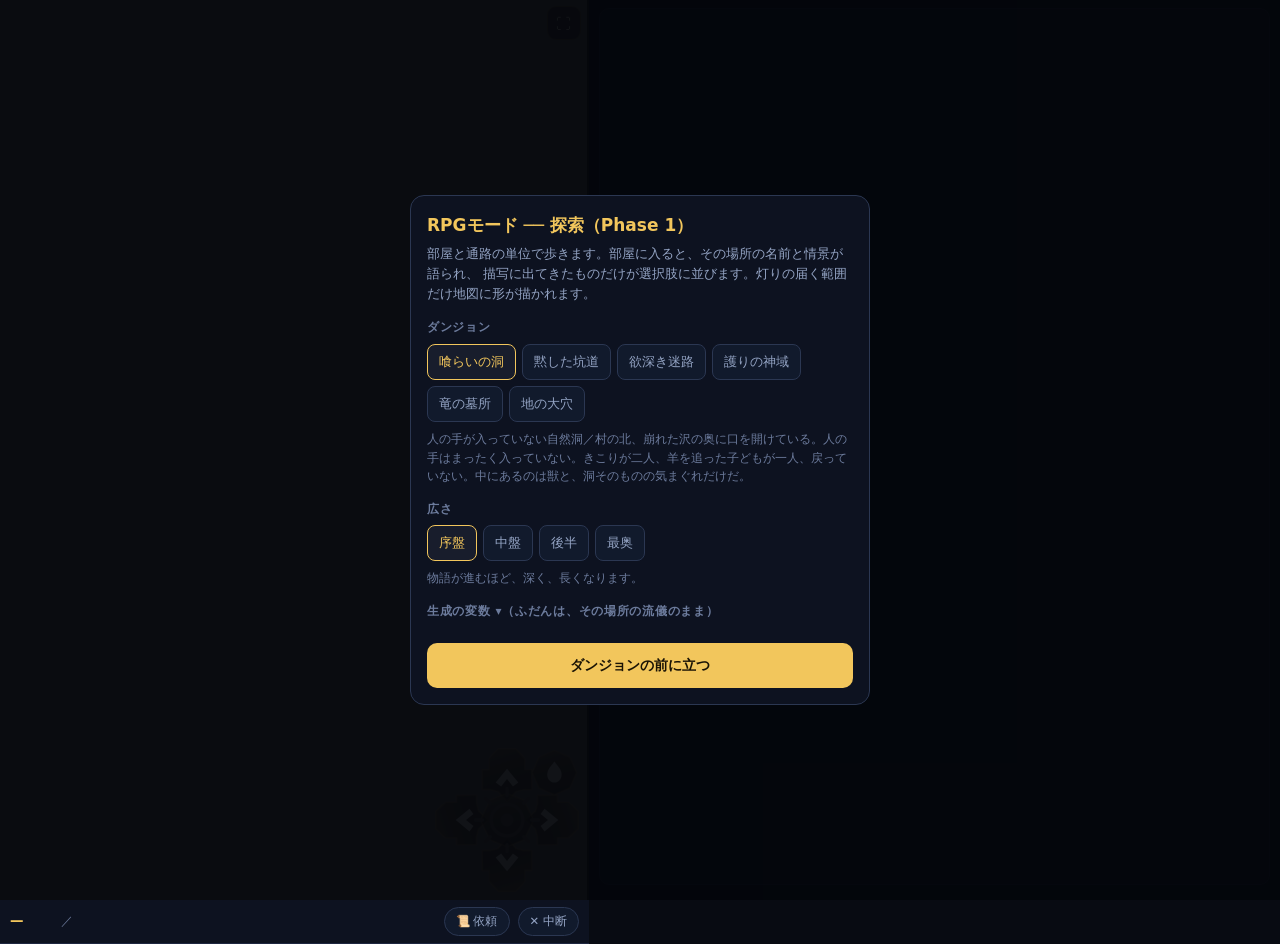
==== commit 877d7a9f: "v70: カードに体の大きさ（小中大）／迷宮に入口の大きさ上限と出立の可否／大型が入れる新迷宮2つ（地の大穴・竜の墓所）" ====
--- a/rpgexp.html
+++ b/rpgexp.html
@@ -339,6 +339,145 @@
   return { parse: parse, count: count, expand: expand };
 });
 
+/* =========================================================
+   VORTEX OF THREE — 装備の元ネタ（街と探索ページの共通データ）
+   ・武器／防具／装身具の素の性能
+   ・呪いの種類と効き目
+   ・拾いものの抽選、名前、効き目の一行、値付け
+   このファイルは本編（index.html）と探索ページの両方に埋め込まれる。
+   どちらか片方だけを直すと数字がずれるので、必ずここを直すこと。
+   ========================================================= */
+function grnd(){ return Math.random(); }
+/* ================= 装備 =================
+   宝箱から出るのは武器・防具・装身具。同じ品でも出来には幅があり（＋0〜＋3）、
+   稀に呪われている。拾った時点では正体が分からず、身につけてはじめて分かる。 */
+var GEAR = {
+  weapon: [
+    { b:'club',   n:'木の棍棒',     t:1, atk:1 },
+    { b:'sword',  n:'鉄の剣',       t:1, atk:1 },
+    { b:'axe',    n:'戦斧',         t:2, atk:2, spd:-1 },
+    { b:'long',   n:'鋼の長剣',     t:2, atk:2 },
+    { b:'silver', n:'銀の刃',       t:3, atk:3, spd:1 },
+    { b:'fang',   n:'竜牙の剣',     t:4, atk:4 }
+  ],
+  armor: [
+    { b:'leather',n:'革の胴',       t:1, hp:3 },
+    { b:'chain',  n:'鎖帷子',       t:2, hp:5 },
+    { b:'plate',  n:'鋼の胸当て',   t:3, hp:8, spd:-1 },
+    { b:'mith',   n:'聖銀の鎧',     t:4, hp:11 }
+  ],
+  trinket: [
+    { b:'ring',   n:'銅の環',       t:1, spd:1 },
+    { b:'charm',  n:'木彫りの護符', t:1, hp:2 },
+    { b:'pow',    n:'力の指輪',     t:2, atk:1 },
+    { b:'boots',  n:'俊足の靴',     t:2, spd:2 },
+    { b:'life',   n:'生命の護符',   t:3, hp:5 },
+    { b:'sign',   n:'古びた聖印',   t:3, atk:1, hp:3 }
+  ]
+};
+/* 呪い。品そのものは腕が立つことが多い。身につけるまで分からず、
+   一度つけたらその探索のあいだ外せない（街での解呪は次の段） */
+var CURSES = {
+  drain: { n:'蝕む',   t:'戦いのたび、持ち主が削られる（戦闘後 -2）', atk:1 },
+  heavy: { n:'重い',   t:'身体が思うように動かない（素早さ -3）',     spd:-3 },
+  greed: { n:'貪る',   t:'傷薬の効きが半分になる',                    atk:1 },
+  frail: { n:'脆い',   t:'守りが薄くなる（HP -4）',                   hp:-4 }
+};
+var SLOTNAME = { weapon:'武器', armor:'防具', t1:'装身具', t2:'装身具' };
+var VAGUE = { weapon:'刃物のような何か', armor:'身を守る何か', trinket:'小さな品' };
+var _gid = 1;
+function rollGear(rar){
+  var ks = ['weapon','armor','trinket'];
+  var k = ks[Math.floor(grnd() * 3)];
+  var top = rar === 3 ? 4 : rar === 2 ? 3 : 2;
+  var cand = GEAR[k].filter(function(g){ return g.t <= top; });
+  var pick = cand[Math.min(cand.length - 1,
+    Math.floor(Math.pow(grnd(), rar === 3 ? 0.6 : rar === 2 ? 0.85 : 1.35) * cand.length))];
+  var plus = 0, r2 = grnd();
+  if (rar === 1) plus = r2 < 0.62 ? 0 : r2 < 0.92 ? 1 : 2;
+  else if (rar === 2) plus = r2 < 0.34 ? 0 : r2 < 0.74 ? 1 : r2 < 0.94 ? 2 : 3;
+  else plus = r2 < 0.16 ? 1 : r2 < 0.62 ? 2 : 3;
+  var curse = null;
+  if (grnd() < (rar === 3 ? 0.28 : rar === 2 ? 0.16 : 0.08)){
+    var cks = Object.keys(CURSES);
+    curse = cks[Math.floor(grnd() * cks.length)];
+    plus = Math.max(plus, rar === 1 ? 1 : 2);
+  }
+  return { u:'g' + (_gid++), k:k, b:pick.b, plus:plus, curse:curse, idd:0 };
+}
+function gearDef(it){
+  var pool = GEAR[it.k];
+  for (var i = 0; i < pool.length; i++) if (pool[i].b === it.b) return pool[i];
+  return pool[0];
+}
+function gearStats(it){
+  var d = gearDef(it), c = it.curse ? CURSES[it.curse] : null;
+  var atk = d.atk || 0, hp = d.hp || 0, spd = d.spd || 0;
+  /* ＋値は、その品がいちばん得意な数字に乗る */
+  if (it.plus){
+    if (d.atk) atk += it.plus;
+    else if (d.hp) hp += it.plus;
+    else if (d.spd) spd += it.plus;
+  }
+  return {
+    atk: atk + ((c && c.atk) || 0),
+    hp:  hp  + ((c && c.hp)  || 0),
+    spd: spd + ((c && c.spd) || 0)
+  };
+}
+function gearName(it){
+  if (!it.idd) return VAGUE[it.k] + '？';
+  return (it.curse ? CURSES[it.curse].n : '') + gearDef(it).n + (it.plus ? '＋' + it.plus : '');
+}
+function gearLine(it){
+  if (!it.idd) return '正体は、身につけてみるまで分からない';
+  var s = gearStats(it), out = [];
+  if (s.atk) out.push('攻撃 ' + (s.atk > 0 ? '+' : '') + s.atk);
+  if (s.hp)  out.push('HP ' + (s.hp > 0 ? '+' : '') + s.hp);
+  if (s.spd) out.push('素早さ ' + (s.spd > 0 ? '+' : '') + s.spd);
+  if (it.curse) out.push('呪：' + CURSES[it.curse].t);
+  return out.join('／') || 'これといった効き目はない';
+}
+function gearBonus(p){
+  var b = { atk:0, hp:0, spd:0 };
+  ['weapon','armor','t1','t2'].forEach(function(sl){
+    var it = p.eq && p.eq[sl];
+    if (!it) return;
+    var s = gearStats(it);
+    b.atk += s.atk; b.hp += s.hp; b.spd += s.spd;
+  });
+  return b;
+}
+/* 装備が変わると最大HPも変わる。増えた分は、そのまま体力になる */
+function applyGear(p){
+  var was = p.mx;
+  p.mx = Math.max(1, (p.base || p.mx) + gearBonus(p).hp);
+  if (p.mx > was) p.hp += (p.mx - was);
+  p.hp = Math.max(0, Math.min(p.mx, p.hp));
+}
+function hasCurse(p, ck){
+  return ['weapon','armor','t1','t2'].some(function(sl){
+    var it = p.eq && p.eq[sl];
+    return it && it.idd && it.curse === ck;
+  });
+}
+
+
+/* 値打ち。等級と＋値で決まる。呪われた品は、正体が知れていれば買い叩かれる */
+function gearValue(it){
+  var d = gearDef(it);
+  var v = 18 * d.t + 22 * (it.plus || 0);
+  if (it.idd && it.curse) v = Math.round(v * 0.5);
+  return Math.max(8, v);
+}
+function gearSell(it){
+  return it.idd ? Math.max(4, Math.round(gearValue(it) / 3)) : 12;  /* 見ずに売れば、二束三文 */
+}
+if (typeof module !== 'undefined' && module.exports)
+  module.exports = { GEAR:GEAR, CURSES:CURSES, SLOTNAME:SLOTNAME, VAGUE:VAGUE,
+    rollGear:rollGear, gearDef:gearDef, gearStats:gearStats, gearName:gearName,
+    gearLine:gearLine, gearValue:gearValue, gearSell:gearSell };
+
 /* ダンジョンの設定。
    open … プレイヤーに開示する。クエスト選択の画面に出る
    hush … 裏設定。プレイヤーには見せないが、語彙・出来事・敵の傾向を決める
@@ -350,6 +489,7 @@
   /* ============ 1. 人がいない、罠と敵だらけ ============ */
   beast: {
     id: 'beast',
+    size: 'm',        /* 入口をくぐれる大きさの上限 */
     name: '喰らいの洞',
     sub: '人の手が入っていない自然洞',
     danger: 1,
@@ -378,6 +518,7 @@
   /* ============ 2. かつて人が住んでいた、罠が多い ============ */
   mine: {
     id: 'mine',
+    size: 's',        /* 入口をくぐれる大きさの上限 */
     name: '黙した坑道',
     sub: '住人の絶えた鉱山',
     danger: 2,
@@ -407,6 +548,7 @@
   /* ============ 3. 宝が巧妙に隠され、冒険者も多い ============ */
   maze: {
     id: 'maze',
+    size: 'm',        /* 入口をくぐれる大きさの上限 */
     name: '欲深き迷路',
     sub: '財宝が眠ると伝わる人工迷宮',
     danger: 3,
@@ -435,6 +577,7 @@
   /* ============ 4. 竜と取り巻きが遺物を護る神域 ============ */
   shrine: {
     id: 'shrine',
+    size: 'l',        /* 入口をくぐれる大きさの上限 */
     name: '護りの神域',
     sub: '竜が遺物を護る聖域',
     danger: 4,
@@ -459,6 +602,63 @@
     },
     tags: ['holy', 'relic', 'ward', 'dragon'],
     mix: { trap: 2, enemy: 3, loot: 2, human: 1 }
+  },
+  /* ============ 5. 竜たちが死にに来る谷。大きな者が主役になる ============ */
+  grave: {
+    id: 'grave',
+    size: 'l',        /* 入口をくぐれる大きさの上限 */
+    name: '竜の墓所',
+    sub: '竜が死にに来ると伝わる谷',
+    danger: 4,
+    open:
+      '山の裏側に、口を開けたままの谷がある。竜は死期を悟るとここへ来る——と、'
+      + '古い羊飼いは言う。谷底には確かに骨がある。それも、家ほどの大きさの。'
+      + '入口は崩れた岩門で、大きな者でも身を屈めずに入れる。',
+    hush:
+      'ここは墓であって巣ではない。棲みついているのは、骨に群がる腐肉喰らいと、'
+      + '弔いを続ける古い眷属たち。だから敵意は薄く、しかし触れれば容赦がない。'
+      + '罠は仕掛けではなく、崩れかけた足場と、骨の下に溜まった瘴気。'
+      + '奥にいるのは、まだ死にきっていない一頭である。',
+    V: {
+      place: '{墓所|谷|骨の平地}',
+      trace: '{風化した鱗|抜け落ちた牙|折れた翼の骨}',
+      who2:  '{弔いに来た者|鱗を狙った盗人|骨を数えに来た学者}',
+      lord:  '{まだ死にきっていない一頭|最後の一頭|古い眷属}',
+      smell: '{乾いた骨の匂い|冷えた灰の匂い|かすかな硫黄}',
+      sound: '{風が骨を鳴らす音|遠い羽ばたき|自分たちの足音}',
+      light: '{松明の輪|谷の口から差す光}'
+    },
+    tags: ['dragon', 'nature', 'relic', 'wild'],
+    mix: { trap: 2, enemy: 4, loot: 3, human: 1 }
+  },
+
+  /* ============ 6. 底の見えない縦坑。足場が広い ============ */
+  pit: {
+    id: 'pit',
+    size: 'l',        /* 入口をくぐれる大きさの上限 */
+    name: '地の大穴',
+    sub: '底の見えない縦坑',
+    danger: 3,
+    open:
+      '野の真ん中に、いつからか穴が開いている。投げ込んだ石の音が返ってこない。'
+      + '縁に沿って広い棚が幾重にも巡り、そこを歩けば奥まで下りられるという。'
+      + '下りた者のうち、半分は戻ってきた。もう半分は、まだ下にいる。',
+    hush:
+      '穴は自然にできたものではなく、何かが地の底から掘り上がってきた跡である。'
+      + 'だから壁は削られ、棚は足場として整っている——誰かが使うために。'
+      + '危ないのは敵よりも高さで、落ちれば戻れない。'
+      + '奥にいるのは、掘り上がってきたものの最後の一体。',
+    V: {
+      place: '{大穴|縦坑|棚のめぐる穴}',
+      trace: '{削られた壁の爪跡|落ちた縄梯子|下から積み上がった土}',
+      who2:  '{下りた者|縄を結んだ誰か|戻らなかった半分}',
+      lord:  '{掘り上がってきたもの|底のもの|最後の一体}',
+      smell: '{土の匂い|下から昇る生ぬるい風|鉄気}',
+      sound: '{石の落ちる音|返らない反響|遠い地鳴り}',
+      light: '{松明の輪|上から届くわずかな光}'
+    },
+    tags: ['nature', 'wild', 'trap', 'loot'],
+    mix: { trap: 3, enemy: 3, loot: 3, human: 1 }
   }
 };
 
@@ -1590,7 +1790,12 @@
   maze:   { roomSize:'cramped',  corLen:'compact',   corWidth:'narrow',
             layout:'forking',  shapes:['square','irregular'],rough:'medium', loops:'many', landmark:false },
   shrine: { roomSize:'spacious', corLen:'normal',    corWidth:'wide',
-            layout:'balanced', shapes:['square','round'],    rough:'none',   loops:'few',  landmark:true }
+            layout:'balanced', shapes:['square','round'],    rough:'none',   loops:'few',  landmark:true },
+  /* 大きな者が入れる場所は、部屋も通路も広い */
+  grave:  { roomSize:'spacious', corLen:'normal',    corWidth:'wide',
+            layout:'winding',  shapes:['irregular','round'], rough:'heavy',  loops:'few',  landmark:true },
+  pit:    { roomSize:'spacious', corLen:'compact',   corWidth:'wide',
+            layout:'balanced', shapes:['round','square'],    rough:'medium', loops:'many', landmark:true }
 };
 
 /* ---------- 部屋の名前（真名） ---------- */
@@ -1939,6 +2144,33 @@
     if (key.cond.t === 'slay' && bag.length) { const r = bag.pop(); r.ev = { t: 'foe', gate: gid, key: key.id }; }
   });
 
+  /* ── 宝箱 ──
+     置き方は二通り。
+     ① 最奥の間（＝依頼の主がいる部屋）には必ずひとつ。討った者への報い。
+     ② 依頼とは関わりなく、道の行き止まりや関門の先に、ひっそりと。
+     地形と同じく種から決まるので、同じ依頼なら同じ場所に同じ箱がある。
+     （一度取った箱は復活しない。その記録は本編側の save が持つ） */
+  {
+    const zmax = Math.max(0, share.length - 1);
+    const rar = (r, bonus) => {
+      const deep = zmax > 0 ? (r.zone || 0) / zmax : 0;
+      const v = rnd() - (bonus || 0);
+      return v < 0.03 + deep * 0.14 ? 3 : v < 0.14 + deep * 0.34 ? 2 : 1;
+    };
+    let ci = 0;
+    const goal = nodes.filter(r => r.goal)[0];
+    if (goal) goal.chest = { id: 'ch' + (ci++), rar: rnd() < 0.45 ? 3 : 2, why: 'goal' };
+    /* 行き止まり（通路ひとつしか繋がっていない部屋）と、関門の先の部屋 */
+    const quiet = nodes.filter(r =>
+      !r.entrance && !r.goal && !r.ev && (r.links.length <= 1 || (r.zone || 0) > 0));
+    const bag = shuffle(rnd, quiet);
+    const want = Math.min(bag.length, Math.max(1, Math.round(nodes.length / 6)));
+    bag.slice(0, want).forEach(r => {
+      /* 行き止まりは、わざわざ足を延ばした褒美として少し良いものが出る */
+      r.chest = { id: 'ch' + (ci++), rar: rar(r, r.links.length <= 1 ? 0.08 : 0), why: 'quiet' };
+    });
+  }
+
   /* ── 形クラス（描写・通り名用）── */
   nodes.forEach(r => {
     const area = r.rects.reduce((s2, q) => s2 + q.w * q.h, 0);
@@ -2095,14 +2327,25 @@
 
 
 /* ================= 状態 ================= */
+/* 一行。街の「隊列」で組んだ顔ぶれがそのまま入る（渡されなければ、この既定の6人） */
 var PARTY = [
-  { n:'聖騎士',   id:'paladin',    hp:26, mx:26, row:0 },
-  { n:'狂戦士',   id:'berserker',  hp:26, mx:26, row:0 },
-  { n:'槍兵',     id:'spearman',   hp:21, mx:21, row:0 },
-  { n:'高僧',     id:'highpriest', hp:26, mx:26, row:1 },
-  { n:'魔法使い', id:'mage',       hp:11, mx:11, row:1 },
-  { n:'弓兵',     id:'archer',     hp:11, mx:11, row:1 }
+  { n:'聖騎士',   id:'paladin',    hp:26, mx:26, base:26, row:0, col:0, eq:{} },
+  { n:'狂戦士',   id:'berserker',  hp:26, mx:26, base:26, row:0, col:1, eq:{} },
+  { n:'槍兵',     id:'spearman',   hp:21, mx:21, base:21, row:0, col:2, eq:{} },
+  { n:'高僧',     id:'highpriest', hp:26, mx:26, base:26, row:1, col:0, eq:{} },
+  { n:'魔法使い', id:'mage',       hp:11, mx:11, base:11, row:1, col:1, eq:{} },
+  { n:'弓兵',     id:'archer',     hp:11, mx:11, base:11, row:1, col:2, eq:{} }
 ];
+/* 街から渡された隊列で、一行を組み直す。名前と素の体力は本編のカードから */
+function buildParty(team){
+  if (!team || !team.length) return;
+  var mk = team.slice().sort(function(a,b){ return (a.row - b.row) || (a.col - b.col); })
+    .map(function(t){
+      return { n:t.id, id:t.id, hp:12, mx:12, base:12, row:t.row|0, col:t.col|0, eq:{} };
+    });
+  PARTY.length = 0;
+  mk.forEach(function(p){ PARTY.push(p); });
+}
 /* 本編のカードと同じ体力にそろえる（親アプリがあれば、そこから受け取る） */
 function syncPartyStats(){
   try {
@@ -2110,7 +2353,7 @@
     var st = parent.RPGSTATS(PARTY.map(function(p){ return p.id; }));
     PARTY.forEach(function(p){
       var d = st[p.id];
-      if (d && d.hp){ p.mx = d.hp; p.hp = d.hp; if (d.name) p.n = d.name; }
+      if (d && d.hp){ p.base = d.hp; p.mx = d.hp; p.hp = d.hp; if (d.name) p.n = d.name; }
     });
   } catch (e) {}
 }
@@ -2673,6 +2916,14 @@
     }
     if (!S.been[n.id]) return;
     var cx = px(n.gx), cy = py(n.gy);
+    /* 手つかずの宝箱は、部屋の隅に小さな箱の印で残す（開ければ消える） */
+    if (n.chest && !S.chests[chestKey(n)]){
+      var bx = px(n.gx + n.w * 0.30), by = py(n.gy - n.h * 0.28);
+      s += '<g stroke="' + INK + '" stroke-width="1.4" fill="#c9a13a" opacity="0.9">'
+        + '<rect x="' + (bx - 7) + '" y="' + (by - 5) + '" width="14" height="10" rx="2"/>'
+        + '<line x1="' + (bx - 7) + '" y1="' + (by - 1) + '" x2="' + (bx + 7) + '" y2="' + (by - 1) + '"/>'
+        + '<line x1="' + bx + '" y1="' + (by - 1) + '" x2="' + bx + '" y2="' + (by + 3) + '"/></g>';
+    }
     var icon = '';
     var nm = labelOf(n);
     var fpx = Math.min(13, Math.max(8.5, (n.w * CELL - 8) / Math.max(1, nm.length)));
@@ -2739,12 +2990,24 @@
   svg.style.top  = (wh / 2 - cy * z + S.cam.pany) + 'px';
 }
 function camReset(){ if (S && S.cam){ S.cam.panx = 0; S.cam.pany = 0; S.cam.fit = false; } }
+/* 操作盤を呼び戻す。呼び戻した一叩きが、そのままボタンを押すことのないように待つ */
+var padWake = 0;
+function showPad(){
+  var pad = document.getElementById('pad');
+  if (!pad) return;
+  var was = pad.classList.contains('away');
+  pad.classList.remove('away');
+  if (!was) return;
+  pad.style.pointerEvents = 'none';
+  clearTimeout(padWake);
+  padWake = setTimeout(function(){ pad.style.pointerEvents = ''; }, 450);
+}
 function camInit(){
   var el = document.getElementById('mapwrap');
   var ptrs = {};
   var pinch0 = 0, z0 = 1;
   el.addEventListener('pointerdown', function(ev){
-    if (ev.target.closest && ev.target.closest('.pad, .sheet, .mapui')) return;
+    if (ev.target.closest && ev.target.closest('.pad, .sheet, .mapui, .entryart')) return;
     el.setPointerCapture(ev.pointerId);
     ptrs[ev.pointerId] = { x: ev.clientX, y: ev.clientY };
     var ks = Object.keys(ptrs);
@@ -2775,13 +3038,18 @@
   });
   var down0 = null;
   el.addEventListener('pointerdown', function(ev){
-    if (ev.target.closest && ev.target.closest('.pad, .sheet, .mapui')) { down0 = null; return; }
+    if (ev.target.closest && ev.target.closest('.pad, .sheet, .mapui, .entryart')) { down0 = null; return; }
     down0 = { x: ev.clientX, y: ev.clientY, t: 1 };
   });
   var up = function(ev){
     delete ptrs[ev.pointerId]; pinch0 = 0;
     if (down0 && Math.hypot(ev.clientX - down0.x, ev.clientY - down0.y) < 8){
-      document.getElementById('pad').classList.toggle('away');   /* 地図をよく見たいとき */
+      /* 地図をよく見たいときは、軽く叩けば操作盤が消える。
+         消えているときの一叩きは「呼び戻すだけ」。そのまま下のボタンを押してしまわないよう、
+         呼び戻した直後のひと呼吸は操作盤を受け付けにしない */
+      var pad = document.getElementById('pad');
+      if (pad.classList.contains('away')) showPad();
+      else pad.classList.add('away');
     }
     down0 = null;
   };
@@ -2915,6 +3183,14 @@
   /* ③のあと：見つけたもの。ひと呼吸おいて足す（最初の画面を短く保つ） */
   if (seedText) setTimeout(function(){ say(seedText); }, 900);
 
+  /* 宝箱は、ひと呼吸おいてから目に入る */
+  if (n.chest && !S.chests[chestKey(n)]) setTimeout(function(){
+    if (S.at !== n.id || S.ui.lock) return;
+    say(CHESTRAR[n.chest.rar].look + '。'
+      + '{手つかずに見える|誰かが開けた跡はない|長いこと、誰の手も触れていない}。', 'em');
+    render();
+  }, 1100);
+
   /* ④ 危機。ここで説明を止め、選択肢に落とす */
   if (pendingFoe){
     say('{$placeの奥から|部屋の中央に|灯りの輪の縁に}、{ひときわ大きいものが|'
@@ -2930,6 +3206,7 @@
   var n = S.map.byId[id], first = !S.been[id];
   S.at = id; S.been[id] = 1; S.steps++;
   camReset();
+  showPad();                       /* 部屋に入ったら、操作盤は必ず出ている */
   /* 前の場所の話は畳む。新しい場所の話が、いつも頭から読める */
   narrBox().innerHTML = '';
   if (S.spellLeft > 0){ S.spellLeft--; if (S.spellLeft === 0) say('トーチの光が、静かに消えた。', 'sys'); }
@@ -3006,7 +3283,10 @@
   beast:  { small: ['werewolf','ogre','harpy'],   big: ['troll','yeti','werewolf'] },
   mine:   { small: ['ogre','golem','shaman'],     big: ['golem','troll','ogre'] },
   maze:   { small: ['rogue','assassin','harpy'],  big: ['assassin','valkyrie','rogue'] },
-  shrine: { small: ['shieldguard','knight','priest'], big: ['dragon','paladin','knight'] }
+  shrine: { small: ['shieldguard','knight','priest'], big: ['dragon','paladin','knight'] },
+  /* 大きな者が入れる場所には、大きなものが棲んでいる */
+  grave:  { small: ['harpy','werewolf','ogre'],      big: ['dragon','troll','ogre'] },
+  pit:    { small: ['ogre','golem','harpy'],         big: ['troll','golem','yeti'] }
 };
 var SLOTS6 = [[0,0],[0,1],[0,2],[1,0],[1,1],[1,2]];
 function foeTeam(kind){
@@ -3022,7 +3302,8 @@
 }
 function partyTeam(){
   return PARTY.map(function(p, i){
-    return { id: p.id, row: p.row, col: SLOTS6[i][1], hp: p.hp };
+    return { id: p.id, row: p.row, col: (p.col != null ? p.col : SLOTS6[i][1]),
+             hp: p.hp, gear: gearBonus(p) };
   });
 }
 /* 戦えるかどうか。全員倒れていたら、そこで終わり */
@@ -3035,6 +3316,13 @@
     window.RPGBATTLE_DONE = null;
     /* 生き残りのHPを持ち帰る */
     res.survivors.forEach(function(sv, i){ if (PARTY[i]) PARTY[i].hp = sv.alive ? sv.hp : 0; });
+    /* 「蝕む」呪い：戦いのたび、持ち主が削られる */
+    PARTY.forEach(function(p){
+      if (p.hp > 0 && hasCurse(p, 'drain')){
+        p.hp = Math.max(1, p.hp - 2);
+        say('── ' + p.n + ' の得物が、持ち主から力を吸っている（-2）', 'bad');
+      }
+    });
     if (!res.won || !anyAlive()){ wipeOut(); return; }
     /* 拾いものは、戦闘結果の画面で受け取り済み（そこで荷に入っている） */
     after(res);
@@ -3101,6 +3389,86 @@
   });
 }
 
+/* ================= 宝箱 =================
+   置かれ方は二通り。最奥の間の「主を討った者への報い」と、
+   道の行き止まりや関門の先に、依頼とは関わりなく置かれているもの。
+   開ければ中身は必ず手に入る。危ういのは開け方のほうで、
+   仕掛けを見落とせば傷を負う。そして中身が呪われていることもある。 */
+var CHESTRAR = {
+  1: { n:'宝箱',     trap:0.25, coin:[1,2], look:'木の箱が、埃をかぶって置かれている' },
+  2: { n:'至宝',     trap:0.42, coin:[2,3], look:'鉄の帯で締めた櫃が、壁ぎわに据えられている' },
+  3: { n:'古代遺物', trap:0.60, coin:[3,4], look:'見たことのない意匠の匣が、床から生えるように据わっている' }
+};
+function chestKey(n){
+  return (RPGQ ? RPGQ.id : S.dun) + ':' + n.chest.id;
+}
+function openChest(n, careful){
+  var ch = n.chest, CR = CHESTRAR[ch.rar];
+  S.chests[chestKey(n)] = 1;
+  S.ui.lock = 1; S.ui.sheet = 0; S.ui.forced = false; syncSheet();
+
+  var trapped = rnd() < CR.trap;
+  var spotted = false;
+  if (careful){
+    say('{$who が手を上げ、みなを下がらせた|'
+      + '$who が箱の縁を指でなぞり、蓋の合わせ目を確かめる}。'
+      + '{埃の積もり方、板の反り、金具の当たり——ひとつずつ見ていく|'
+      + '息を詰めて、ゆっくりと調べる}。', 'em');
+    if (trapped){
+      spotted = rnd() < 0.72;
+      say(spotted
+        ? '{蓋の裏に、糸が張ってある|針が仕込まれている——蓋を上げれば飛ぶ仕掛けだ|'
+          + '底板の下で、何かが押さえつけられている}。'
+          + '{$who は、それを丁寧に外した|手を伸ばし、静かに殺した}。'
+        : '{何も見つからなかった|外から見るかぎり、仕掛けはない}。', spotted ? 'em' : 'sys');
+    } else {
+      say('{仕掛けはない。ただの箱だ|見たかぎり、何も仕込まれてはいない}。', 'sys');
+    }
+    if (rnd() < 0.3 && !S.enc){ S.noise = 1; }        /* 手間取れば、音を呼ぶ */
+  }
+
+  setTimeout(function(){
+    if (trapped && !spotted) chestTrap(ch.rar);
+    setTimeout(function(){
+      var it = rollGear(ch.rar);
+      S.gear.push(it);
+      var c = CHESTRAR[ch.rar].coin;
+      var coins = c[0] + Math.floor(rnd() * (c[1] - c[0] + 1));
+      gainItem('coin', coins);
+      say('{蓋が、重い音を立てて開いた|中を検める|布をほどくと、それが出てきた}。', 'em');
+      say('── ' + VAGUE[it.k] + 'を手に入れた（正体は、身につけてみるまで分からない）', 'sys');
+      if (coins) say('── 古い硬貨 ×' + coins + '（持ち帰れば ' + (S.loot * 10) + ' 枚）', 'sys');
+      if (rnd() < 0.45 && gainItem('salve', 1).got) say('── 傷薬 ×1 も入っていた', 'sys');
+      S.ui.lock = 0;
+      render();
+    }, trapped && !spotted ? 1500 : 500);
+  }, careful ? 1200 : 300);
+}
+/* 罠。小さいものは一人の擦り傷、大きいものは一行をまとめて薙ぐ */
+function chestTrap(rar){
+  var living = PARTY.filter(function(p){ return p.hp > 0; });
+  if (!living.length) return;
+  var one = living[Math.floor(rnd() * living.length)];
+  var big = rnd() < (rar === 3 ? 0.5 : rar === 2 ? 0.3 : 0.15);
+  var dmg;
+  if (!big){
+    dmg = rar + 2 + Math.floor(rnd() * 3);
+    one.hp = Math.max(1, one.hp - dmg);
+    S.hurt++;
+    say('{蓋を上げた指に、鋭い痛みが走った——針だ|'
+      + '合わせ目から、細い針が跳ねた|刃が仕込まれていた}。'
+      + one.n + ' が傷を負った（-' + dmg + '）。', 'bad');
+  } else {
+    dmg = rar + 3 + Math.floor(rnd() * 3);
+    living.forEach(function(p){ p.hp = Math.max(1, p.hp - dmg); });
+    S.hurt++;
+    say('{蓋が跳ね、中の空気が破裂した|'
+      + '箱の底が焼け、炎が噴き上がった|'
+      + '白い粉が舞い、息が詰まった}。'
+      + '一行がまとめて傷を負った（それぞれ -' + dmg + '）。', 'bad');
+  }
+}
+
 function wipeOut(){
   S.ui.lock = 1; S.ui.sheet = 0; S.ui.forced = false; syncSheet();
   say('——立っている者は、もういない。', 'bad');
@@ -3110,7 +3478,8 @@
   }, 1800);
   setTimeout(function(){
     try { parent.RPGDONE && parent.RPGDONE({ id: RPGQ ? RPGQ.id : null, cleared: false,
-      wiped: true, coin: 0, loot: 0, bag: { salve: 0 }, chests: S.chests,
+      wiped: true, coin: 0, loot: 0, bag: { salve: 0 }, gear: { eq:{}, bag:[] },
+      party: partyHome(true), chests: S.chests,
       kills: S.kills, hurt: S.hurt, steps: S.steps }); } catch (e) {}
   }, 3800);
 }
@@ -3147,7 +3516,7 @@
     try { parent.RPGDONE && parent.RPGDONE({ id: RPGQ.id, cleared: !!S.qdone,
       coin: (S.qdone ? (RPGQ.coin || 0) : 0) + (S.loot || 0) * 10 + leftovers * 3,
       loot: S.loot || 0, sold: leftovers,
-      bag: { salve: S.bag.salve || 0, oil: S.bag.oil || 0 },
+      bag: { salve: S.bag.salve || 0, oil: S.bag.oil || 0 }, gear: gearHome(), party: partyHome(),
       chests: S.chests, kills: S.kills, hurt: S.hurt, steps: S.steps }); } catch (e) {}
   }, 3400);
 }
@@ -3198,6 +3567,11 @@
   rows.push(['拾った硬貨', S.loot ? (S.loot + ' 束（' + (S.loot * 10) + ' 枚）') : 'なし', '']);
   if (S.bag.salve) rows.push(['傷薬（持ち帰る）', S.bag.salve + ' つ', 'ok']);
   if (S.bag.oil) rows.push(['使いさしの油（持ち帰る）', S.bag.oil + ' つ', 'ok']);
+  var worn = 0;
+  PARTY.forEach(function(p2){ ['weapon','armor','t1','t2'].forEach(function(sl){ if (p2.eq[sl]) worn++; }); });
+  if (worn || S.gear.length) rows.push(['装備（持ち帰る）',
+    (worn ? '身につけている ' + worn + ' 点' : '') + (worn && S.gear.length ? '／' : '') +
+    (S.gear.length ? '荷の中 ' + S.gear.length + ' 点' : ''), 'ok']);
   var lost = dungeonItems();
   if (lost.length) rows.push(['置いていく品', lost.length + ' つ——銘の合う扉は、この先にない（売れば ' +
     (lost.length * 3) + ' 枚）', 'ng']);
@@ -3463,6 +3837,15 @@
     add((fp ? fp.w + '側の' : '') + FEATURES[fid].act, '', 'act', function(){ useFeature(n, fid); });
   });
 
+  /* 宝箱。開ければ必ず中身は手に入る。危ないのは、開け方のほう */
+  if (n.chest && !S.chests[chestKey(n)]){
+    var CR = CHESTRAR[n.chest.rar];
+    add(CR.n + 'を、そのまま開ける', '早いが、仕掛けは分からないまま', 'act',
+      function(){ openChest(n, false); });
+    add(CR.n + 'を、まず調べる', '罠を探す。手間はかかる', 'act',
+      function(){ openChest(n, true); });
+  }
+
   if (S.noise) add('物音のする方をうかがう', '遭遇するかもしれない', 'act', function(){ S.noise = 0; encounter(); });
 
   addSkill((S.torch ? '松明を伏せる' : '松明を掲げる'), (S.torch ? '光の輪 大 → 小' : '光の輪 小 → 大'), 'act', function(){
@@ -3485,9 +3868,11 @@
     hurtOne ? hurtOne.n + ' の傷が塞がる' : '傷を負った者がいない', hurtOne ? 'act' : '', function(){
       if (!hurtOne){ say('── いまは、使うまでもない', 'sys'); render(); return; }
       S.bag.salve--;
-      hurtOne.hp = Math.min(hurtOne.mx, hurtOne.hp + 8);
+      var amt = hasCurse(hurtOne, 'greed') ? 4 : 8;      /* 「貪る」呪いは効きを半分にする */
+      hurtOne.hp = Math.min(hurtOne.mx, hurtOne.hp + amt);
       say('{布を裂いて、傷に当てる|$who が、手早く手当てをした}。'
-        + hurtOne.n + ' の傷が塞がった。', 'em');
+        + hurtOne.n + ' の傷が塞がった'
+        + (amt < 8 ? '——が、思ったほど効かない。呪いのせいだ' : '') + '。', 'em');
       say('── 傷薬 のこり ' + S.bag.salve, 'sys');
       render(); });
   if (S.bag.oil > 0) addSkill('使いさしの油　×' + S.bag.oil,
@@ -3510,7 +3895,11 @@
       render(); });
   });
   if (S.loot) addSkill('拾った硬貨　×' + S.loot, '持ち帰れば ' + (S.loot * 10) + ' 枚', '', function(){});
-  if (!S.bag.salve && !S.bag.oil && !S.loot && !dItems.length)
+  var unworn = S.gear.length;
+  addSkill('一行の装い' + (unworn ? '　（手つかず ' + unworn + '）' : ''),
+    unworn ? '拾った品を、誰かに持たせる' : '身につけているものを、あらためる',
+    unworn ? 'act' : '', function(){ S.ui.sheet = 'gear'; S.ui.gearAt = null; syncSheet(); });
+  if (!S.bag.salve && !S.bag.oil && !S.loot && !dItems.length && !unworn)
     addSkill('（荷は、軽いままだ）', '', '', function(){});
 
   }
@@ -3599,7 +3988,8 @@
   var sh = document.getElementById('sheet');
   var body2 = document.getElementById('sheetbody');
   body2.innerHTML = '';
-  if (mode){
+  if (mode === 'gear') gearSheet(body2);
+  else if (mode){
     (mode === 'skill' ? S.ui.skills : S.ui.acts).forEach(function(el){ body2.appendChild(el); });
     var bk2 = document.getElementById('bok2');
     if (bk2) bk2.onclick = showBook;
@@ -3608,8 +3998,126 @@
   document.getElementById('sheetx').style.display = S.ui.forced ? 'none' : '';
   document.getElementById('sheettl').textContent =
     S.ui.forced ? (S.enc ? '——どうする' : '決断のとき')
+    : mode === 'gear' ? '一行の装い'
     : mode === 'skill' ? '灯りと術' : '行動';
   document.getElementById('pad').classList.toggle('lockpad', !!S.ui.forced || !!S.ui.lock);
+}
+
+/* 街から持ち込んだ装備を、前回のまま身につけ直す */
+function restoreGear(){
+  PARTY.forEach(function(p){ p.eq = {}; });
+  var g = RPGQ && RPGQ.gear;
+  if (!g) return;
+  (g.bag || []).forEach(function(it){ S.gear.push(it); if (it.u) _gid = Math.max(_gid, 1 + (+String(it.u).slice(1) || 0)); });
+  PARTY.forEach(function(p){
+    var e = (g.eq || {})[p.id];
+    if (!e) return;
+    ['weapon','armor','t1','t2'].forEach(function(sl){ if (e[sl]) p.eq[sl] = e[sl]; });
+  });
+}
+/* 傷の持ち帰り。全滅して運ばれたときは、みな虫の息のまま街に着く */
+function partyHome(wiped){
+  var out = {};
+  PARTY.forEach(function(p){ out[p.id] = wiped ? 1 : Math.max(1, p.hp); });
+  return out;
+}
+/* 持ち帰る装備。呪われた品も、そのまま街へ運ばれる */
+function gearHome(){
+  var eq = {};
+  PARTY.forEach(function(p){
+    var e = {};
+    ['weapon','armor','t1','t2'].forEach(function(sl){ if (p.eq[sl]) e[sl] = p.eq[sl]; });
+    if (Object.keys(e).length) eq[p.id] = e;
+  });
+  return { eq: eq, bag: S.gear.slice(0, 12) };
+}
+
+/* ================= 装いのシート =================
+   一覧 → 一人を選ぶ → その者の4枠と、持たせられる品。
+   身につけた瞬間に正体が分かる。呪われていれば、その探索のあいだ外せない。 */
+function gearSheet(box){
+  var mk = function(label, key, cls, fn){
+    var b = document.createElement('button');
+    b.className = 'btn ' + (cls || '');
+    b.innerHTML = label + (key ? '<span class="k">' + key + '</span>' : '');
+    b.onclick = fn;
+    return b;
+  };
+  var at = S.ui.gearAt;
+  if (at == null){
+    PARTY.forEach(function(p, i){
+      var b = gearBonus(p);
+      var worn = ['weapon','armor','t1','t2'].filter(function(sl){ return p.eq[sl]; }).length;
+      var sum = [];
+      if (b.atk) sum.push('攻撃 ' + (b.atk > 0 ? '+' : '') + b.atk);
+      if (b.hp)  sum.push('HP ' + (b.hp > 0 ? '+' : '') + b.hp);
+      if (b.spd) sum.push('素早さ ' + (b.spd > 0 ? '+' : '') + b.spd);
+      box.appendChild(mk(p.n + '　<i style="font-style:normal;opacity:.6">' + worn + '/4</i>',
+        sum.length ? sum.join('／') : '身ひとつ', worn ? 'act' : '',
+        function(){ S.ui.gearAt = i; syncSheet(); }));
+    });
+    if (S.gear.length){
+      var head = document.createElement('div');
+      head.className = 'statline';
+      head.innerHTML = '<span>まだ誰も身につけていない品　' + S.gear.length + '</span>';
+      box.appendChild(head);
+      S.gear.forEach(function(it){
+        box.appendChild(mk('　' + gearName(it), gearLine(it) + '　［' + SLOTNAME[it.k === 'trinket' ? 't1' : it.k] + '］', '', function(){}));
+      });
+    }
+    return;
+  }
+  var p = PARTY[at];
+  box.appendChild(mk('← 一行へ戻る', '', '', function(){ S.ui.gearAt = null; syncSheet(); }));
+  ['weapon','armor','t1','t2'].forEach(function(sl){
+    var it = p.eq[sl];
+    if (it){
+      var locked = it.idd && it.curse;
+      box.appendChild(mk(SLOTNAME[sl] + '：' + gearName(it),
+        gearLine(it) + (locked ? '　／外せない' : '　／外す'), locked ? '' : 'act',
+        function(){
+          if (locked){
+            say('── ' + p.n + 'の手から、' + gearName(it) + 'は離れない。呪われている', 'bad');
+            render(); return;
+          }
+          p.eq[sl] = null; S.gear.push(it); applyGear(p);
+          say('── ' + p.n + ' が ' + gearName(it) + ' を外した', 'sys');
+          render();
+        }));
+    } else {
+      box.appendChild(mk(SLOTNAME[sl] + '：——', '空いている', '', function(){}));
+    }
+  });
+  var fits = S.gear.filter(function(it){
+    return it.k === 'trinket' ? (!p.eq.t1 || !p.eq.t2) : !p.eq[it.k];
+  });
+  var head2 = document.createElement('div');
+  head2.className = 'statline';
+  head2.innerHTML = '<span>' + (fits.length ? p.n + ' に持たせる' : '持たせられる品がない') + '</span>';
+  box.appendChild(head2);
+  fits.forEach(function(it){
+    box.appendChild(mk('　' + gearName(it), gearLine(it), 'act', function(){ equipTo(p, it); }));
+  });
+}
+function equipTo(p, it){
+  var sl = it.k === 'trinket' ? (p.eq.t1 ? 't2' : 't1') : it.k;
+  var i = S.gear.indexOf(it);
+  if (i >= 0) S.gear.splice(i, 1);
+  p.eq[sl] = it;
+  var first = !it.idd;
+  it.idd = 1;
+  applyGear(p);
+  if (first){
+    say('{' + p.n + ' が、それを手に取った|' + p.n + ' が身につける}。'
+      + '{手になじむのが分かる|重さで、正体が知れた|布をほどくと、正体が現れた}。', 'em');
+    say('── ' + gearName(it) + '（' + gearLine(it) + '）', it.curse ? 'bad' : 'sys');
+    if (it.curse)
+      say('{持ち主の手から離れない——呪われている|'
+        + '外そうとしたが、外れない。呪いだ}。街の者に頼るほかない。', 'bad');
+  } else {
+    say('── ' + p.n + ' が ' + gearName(it) + ' を身につけた', 'sys');
+  }
+  render();
 }
 
 /* ================= 入口の前 ================= */
@@ -3682,13 +4190,20 @@
   }
   S = { map:map, dun:SETUP.dun, at:map.start, been:{}, seen:{}, open:{}, bag:carry, marks:{},
         did:{}, notes:{}, book:[], fx:{}, evDone:{}, litCells:{}, cellIdx:null, sensed:{},
-        chests:(RPGQ && RPGQ.chests) || {},
+        chests:(RPGQ && RPGQ.chests) || {}, gear:[],
         kills:0, hurt:0, steps:0, torch:false, spellLeft:0, spellUsed:0, enc:0, noise:0,
         cam:{ z:1, panx:0, pany:0, fit:false },
-        ui:{ sheet:0, forced:false, lock:0, acts:[], skills:[] }, pre:0,
+        ui:{ sheet:0, forced:false, lock:0, acts:[], skills:[], gearAt:null }, pre:0,
         ctx:ctxOf(SETUP.dun) };
+  buildParty(RPGQ && RPGQ.team);
   syncPartyStats();
-  PARTY.forEach(function(p){ p.hp = p.mx; });
+  restoreGear();
+  var carryHp = (RPGQ && RPGQ.party) || null;
+  PARTY.forEach(function(p){
+    applyGear(p);
+    /* 街で癒していない傷は、そのまま潜ることになる */
+    p.hp = (carryHp && carryHp[p.id] != null) ? Math.max(1, Math.min(p.mx, carryHp[p.id])) : p.mx;
+  });
   document.getElementById('setup').style.display='none';
   document.getElementById('dunname').textContent = DUNGEONS[SETUP.dun].name;
   document.getElementById('spot').textContent = '入口の前';
